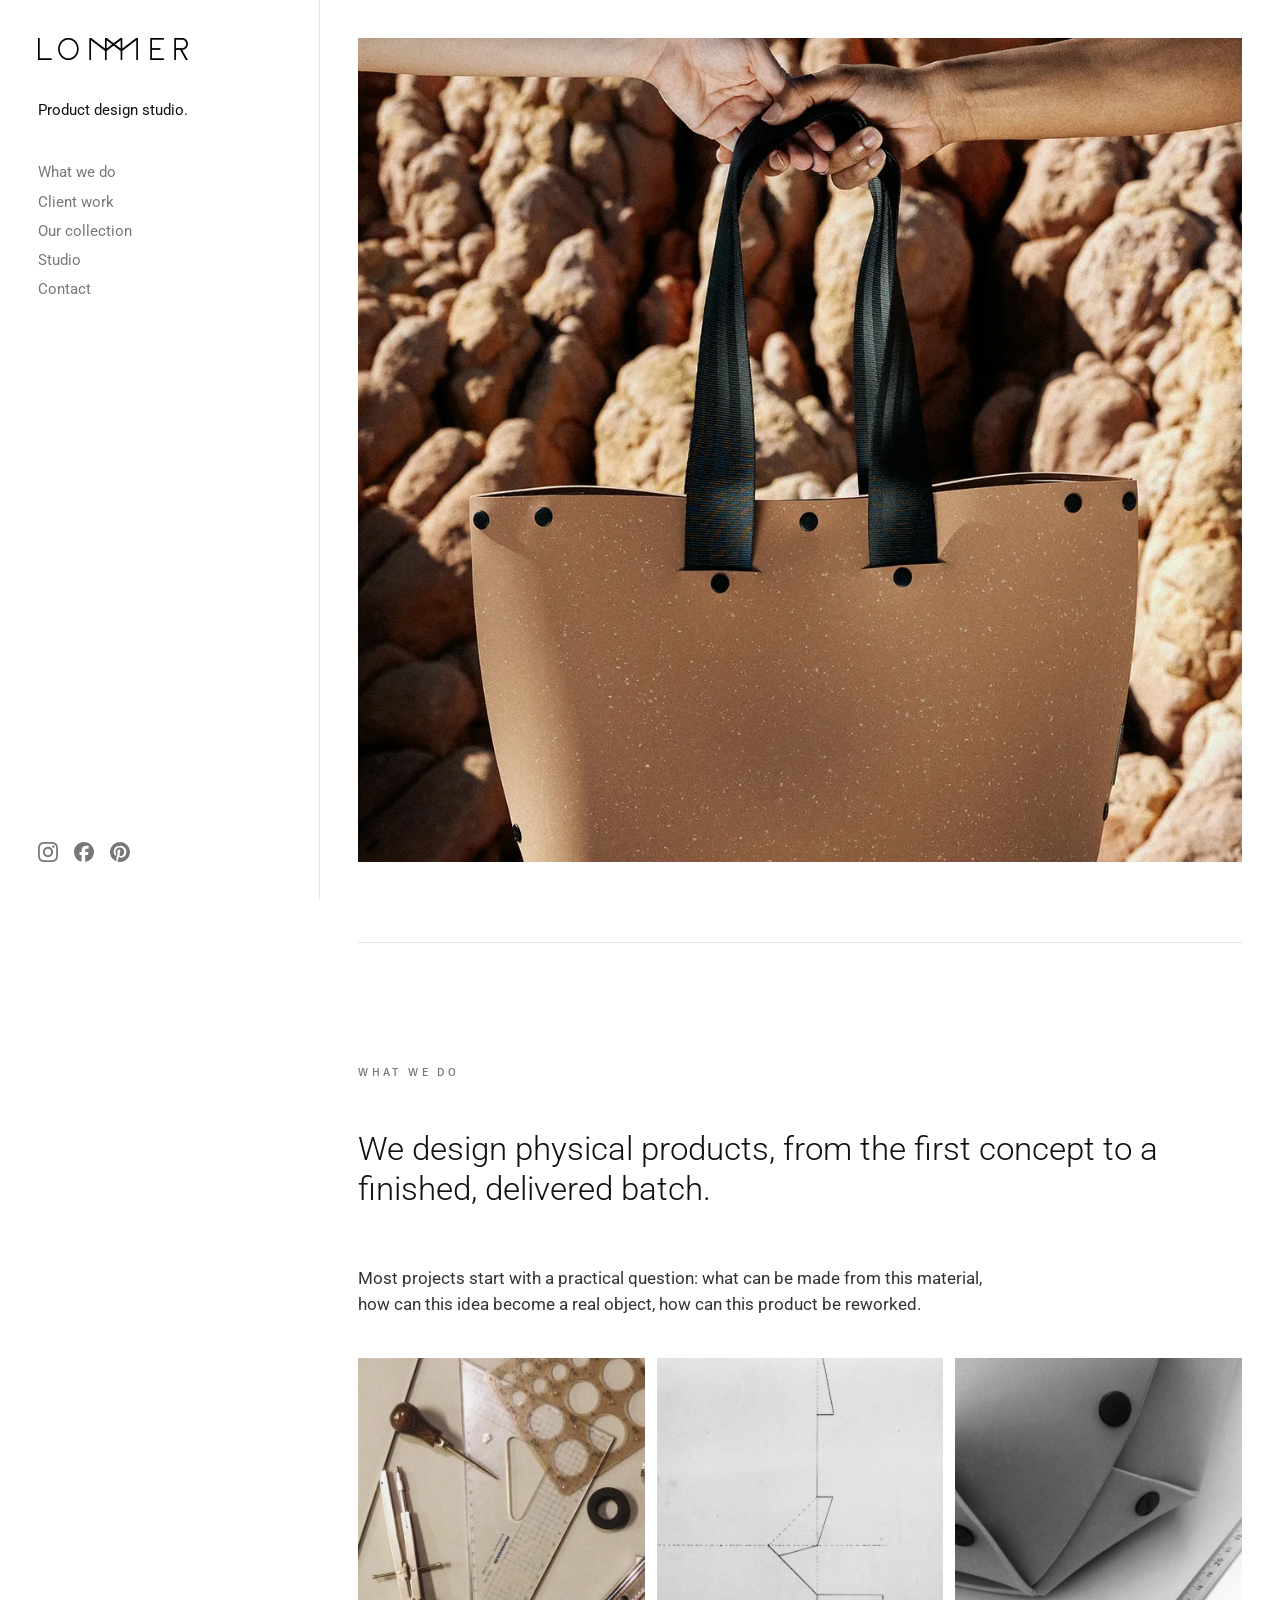
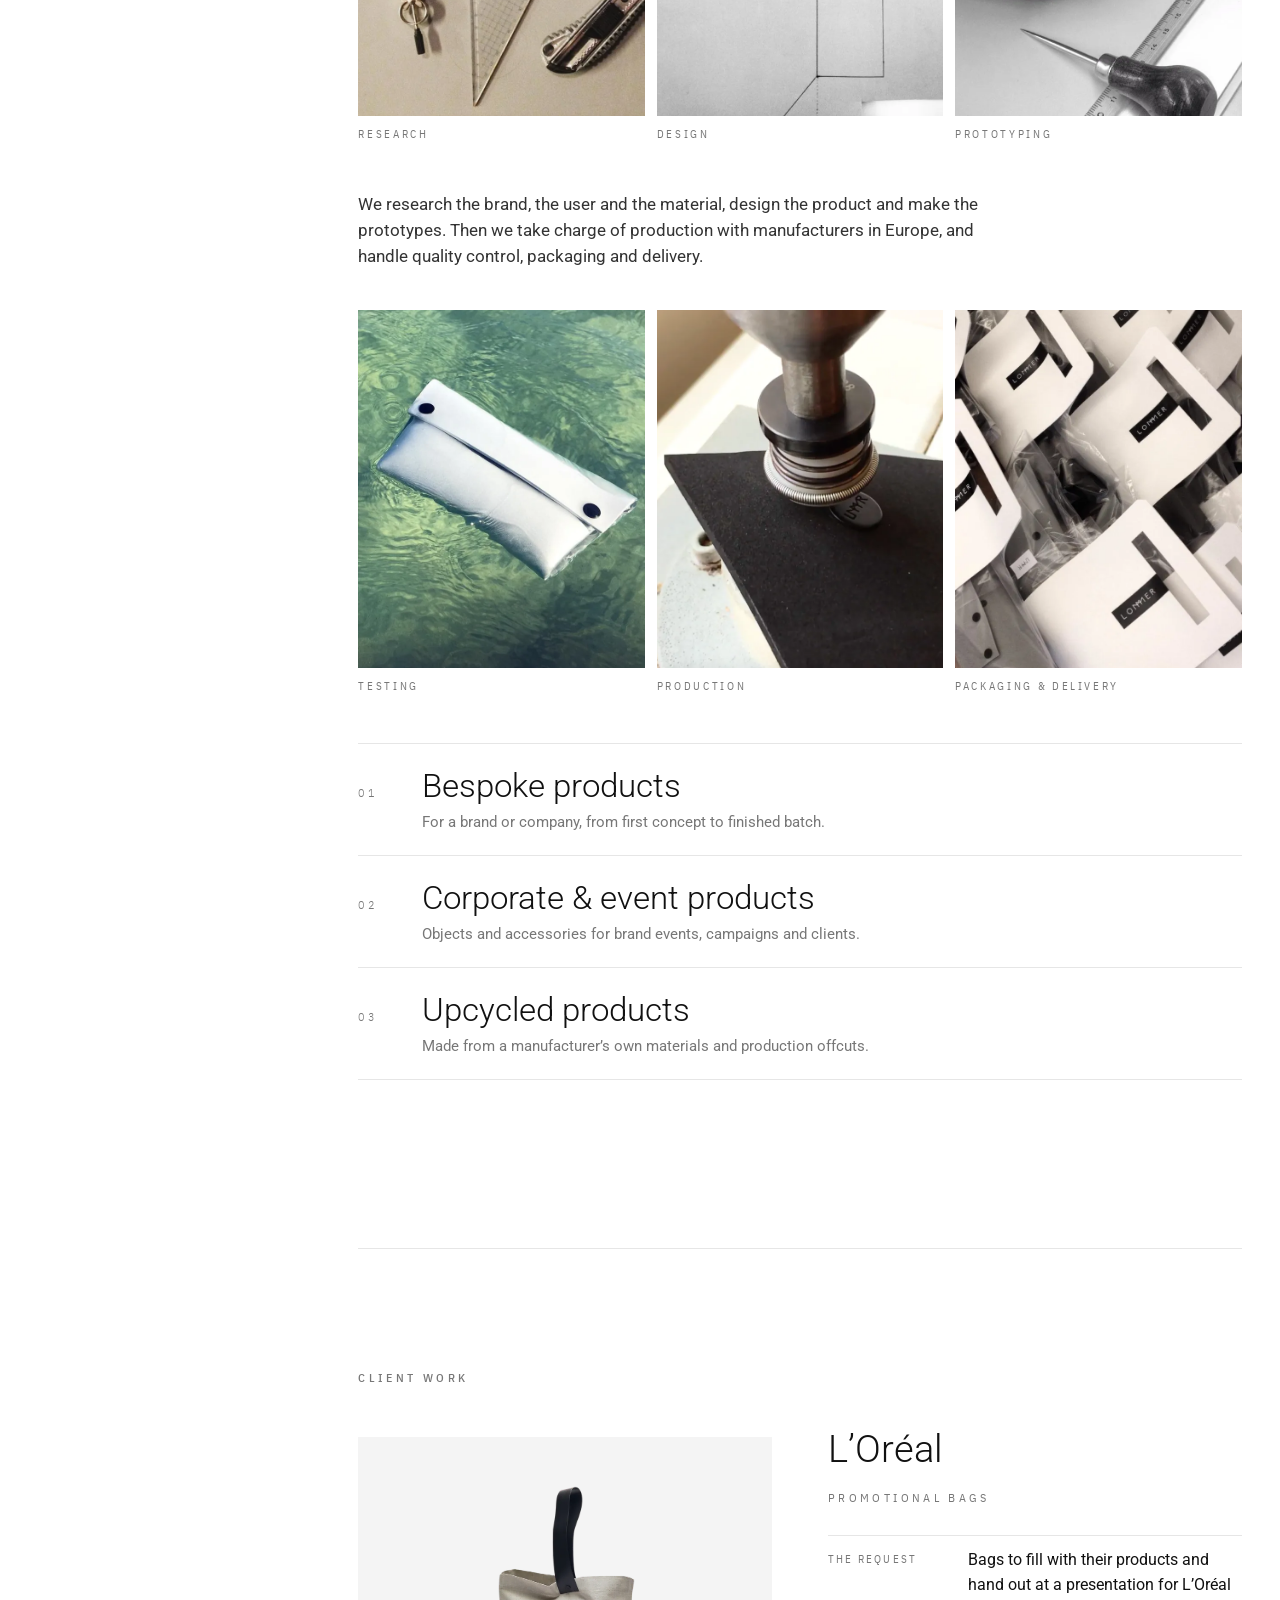
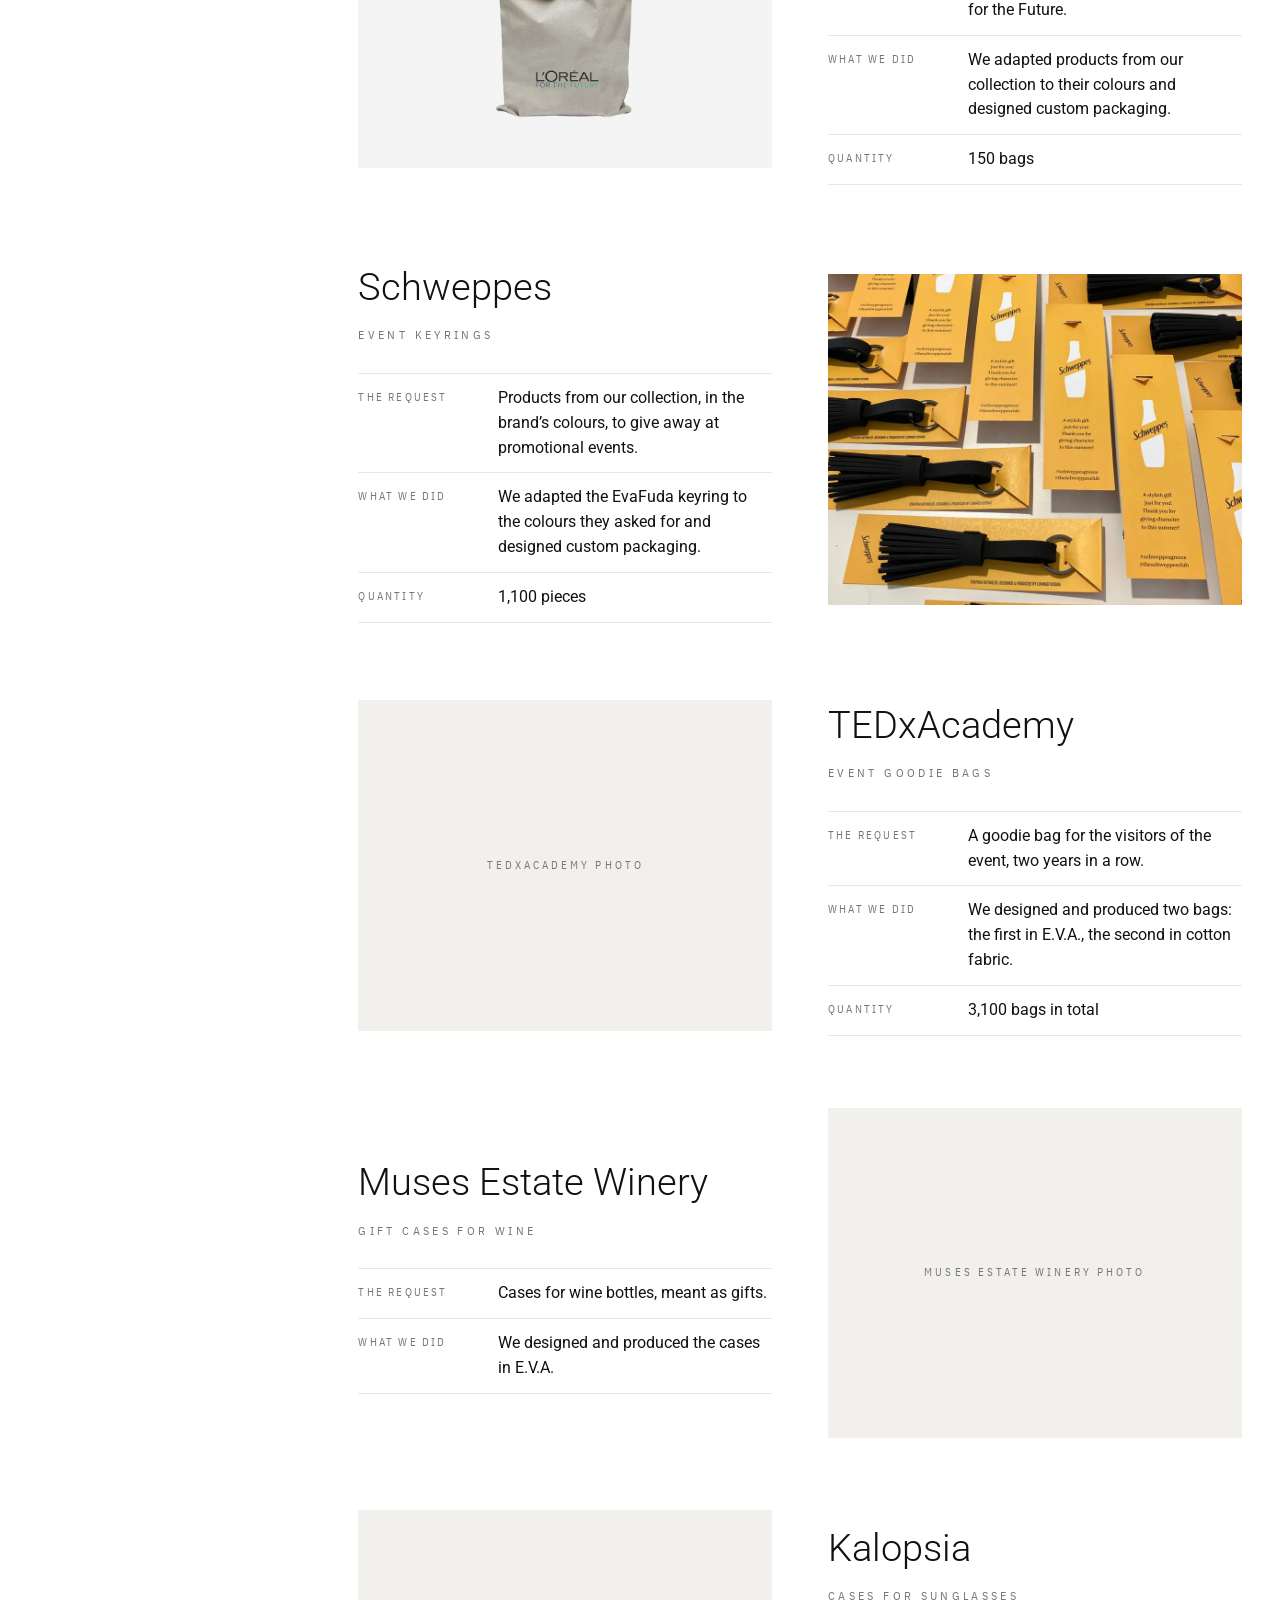
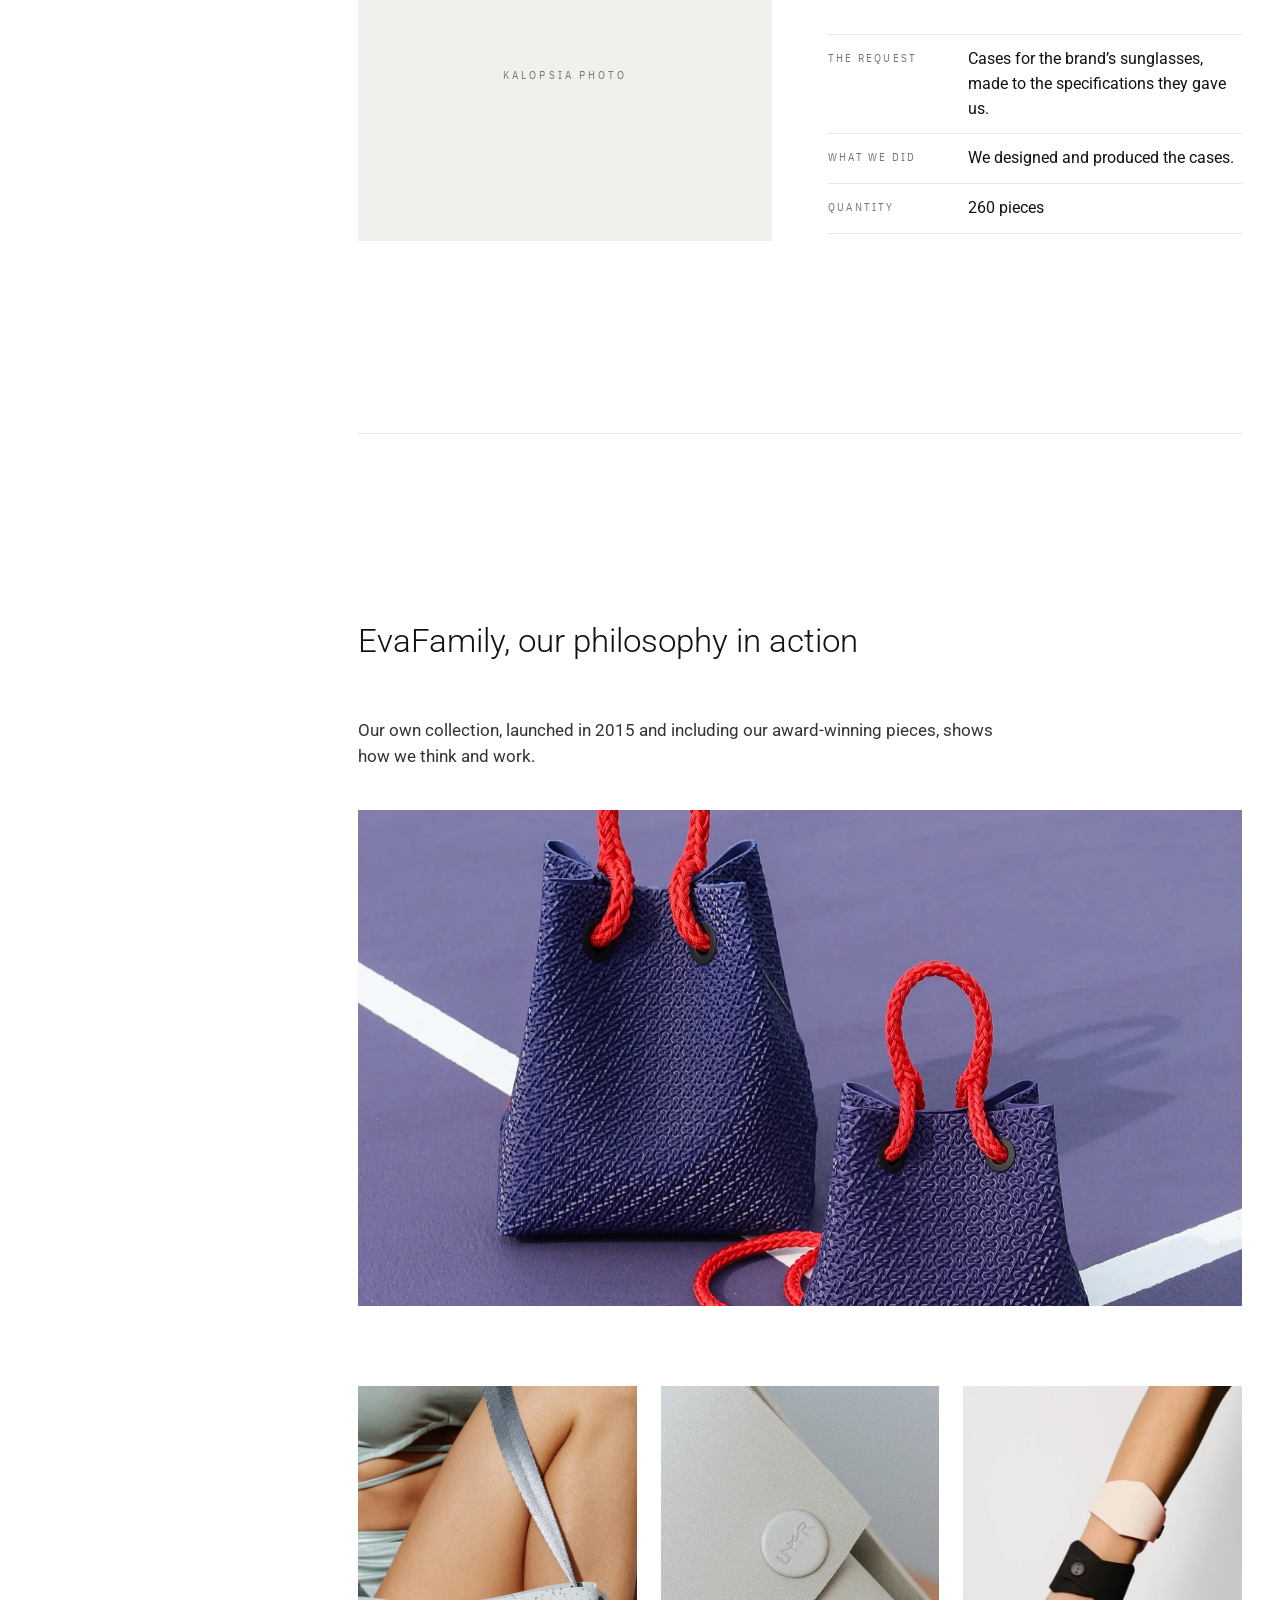
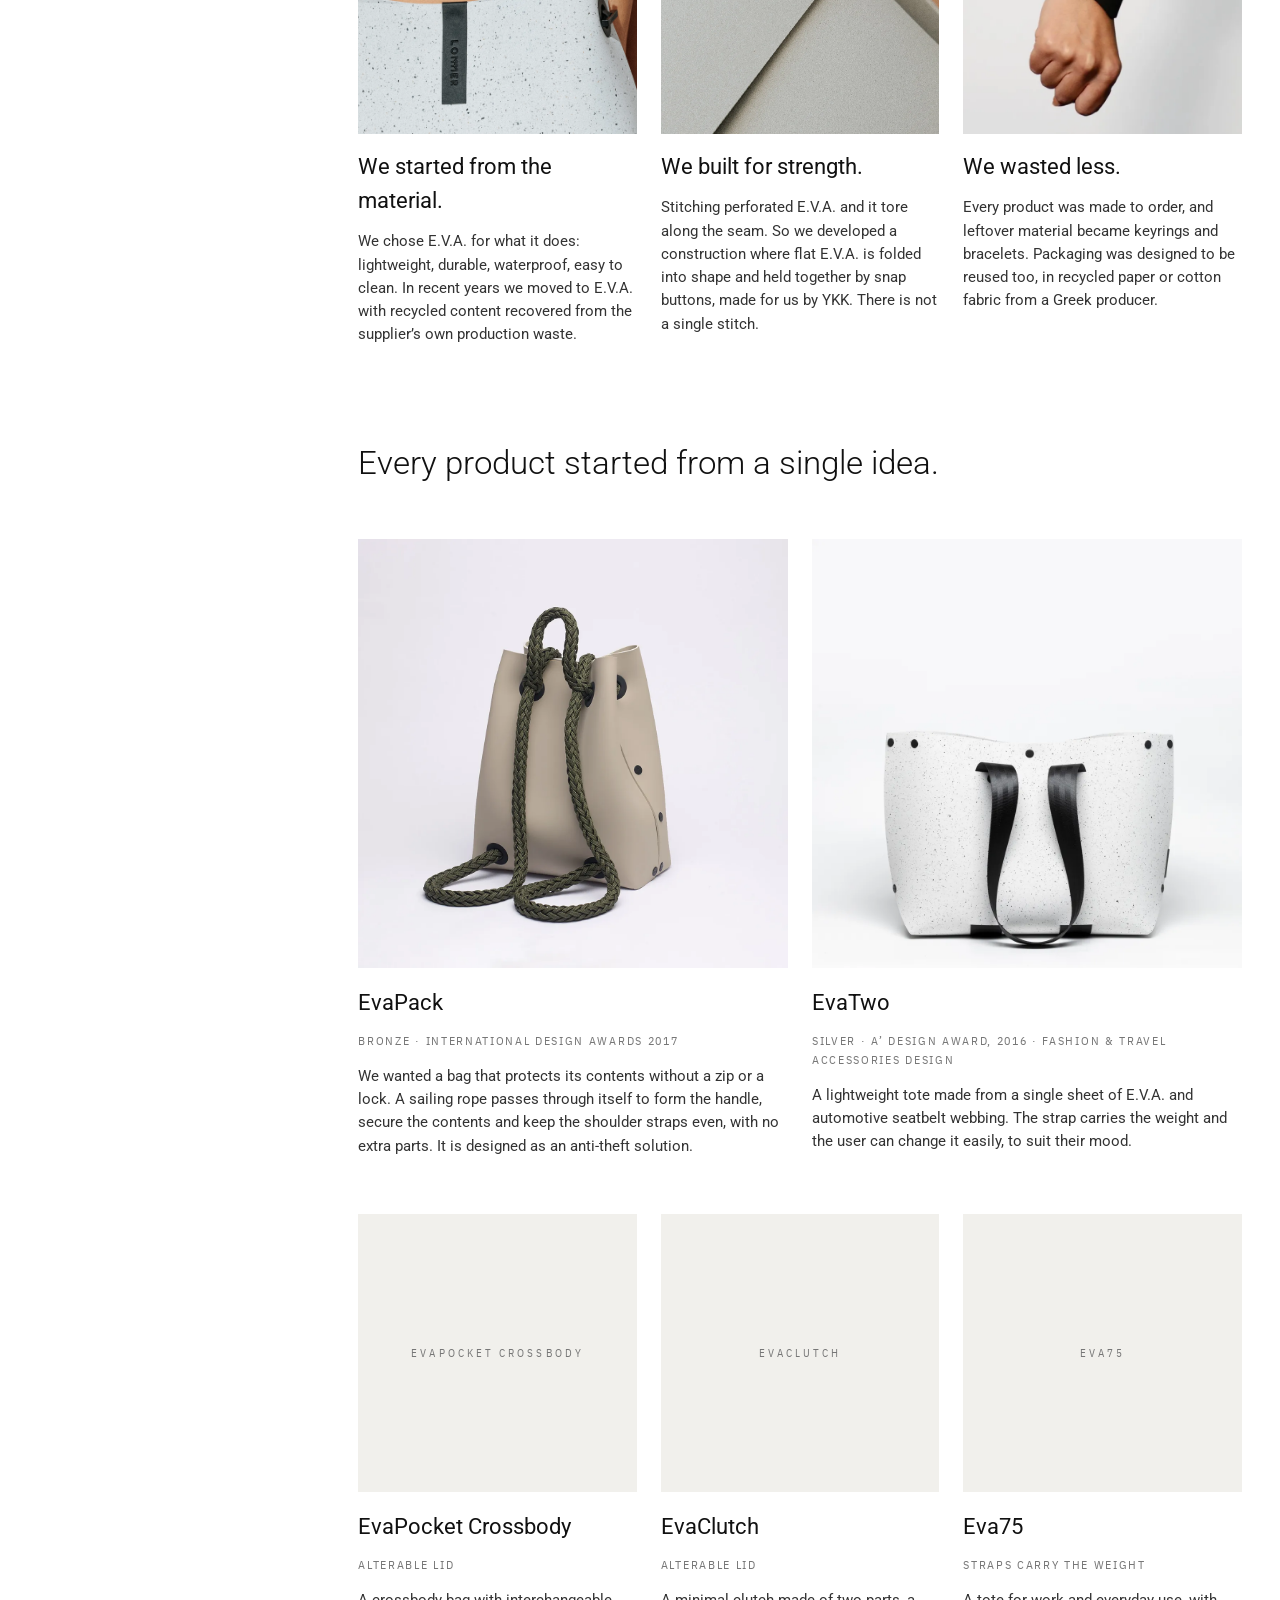
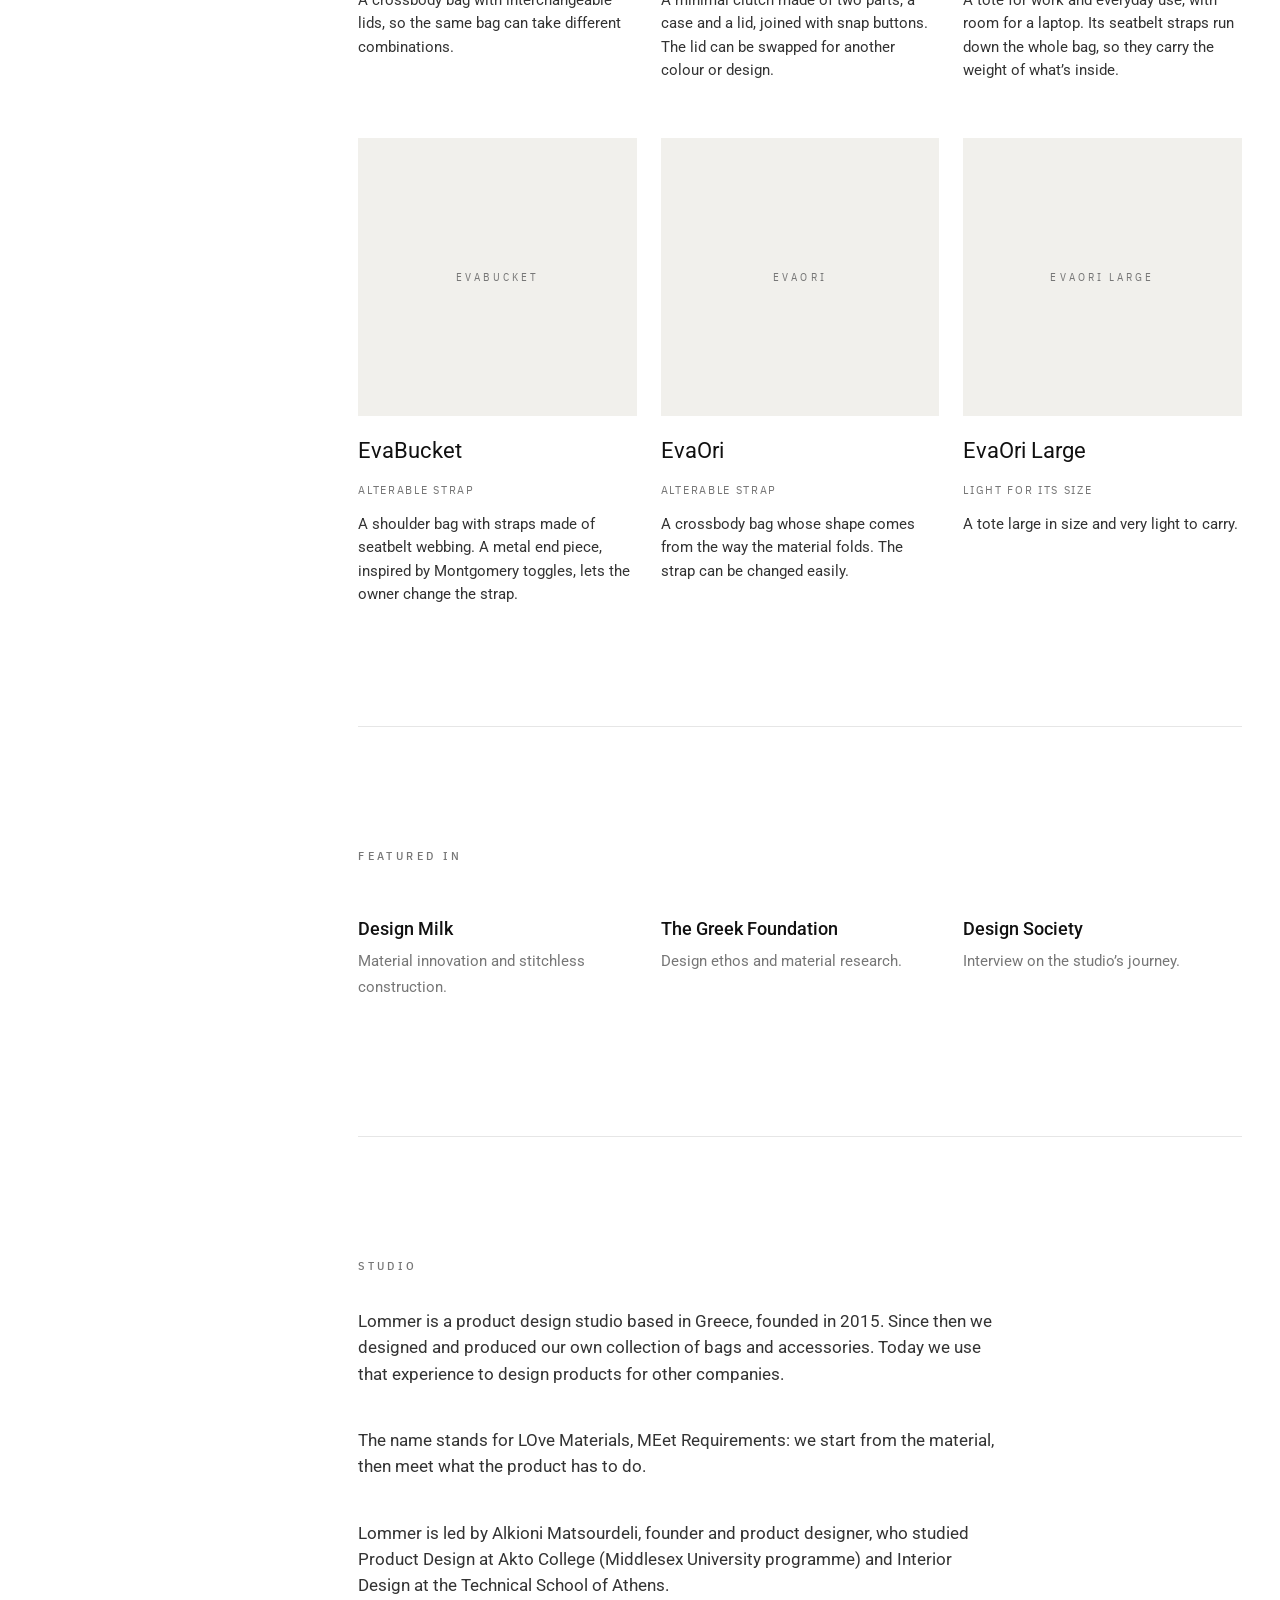
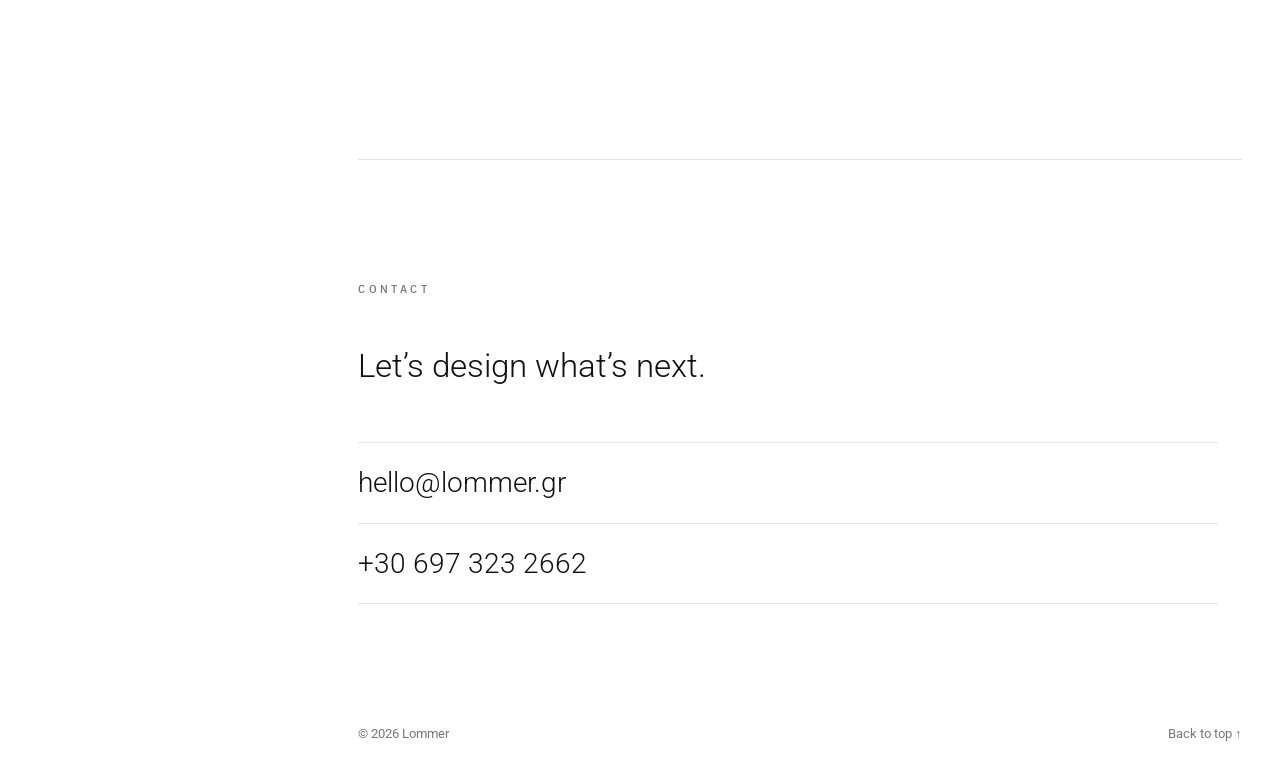
==== index.html @ 90a3b59f "Update site content and add social links - Add Studio section and rename Selected work to Our collec" ====
<!doctype html>
<html lang="en">
<head>
  <meta charset="utf-8">
  <meta name="viewport" content="width=device-width, initial-scale=1">
  <title>Lommer — Product Design Studio</title>
  <meta name="description" content="Lommer is a product design studio. We design products and manage their production.">
  <link rel="preconnect" href="https://fonts.googleapis.com">
  <link rel="preconnect" href="https://fonts.gstatic.com" crossorigin>
  <link href="https://fonts.googleapis.com/css2?family=Roboto:wght@300;400;500;700&family=IBM+Plex+Sans+Condensed:wght@400;500&display=swap" rel="stylesheet">
  <link rel="stylesheet" href="style.css?v=16">
</head>
<body>

<aside class="side" id="nav">
  <a href="#top" class="side__logo"><img src="assets/img/logo-black.png" alt="Lommer"></a>
  <p class="side__claim">Product design studio.</p>
  <nav class="side__nav">
    <a href="#what">What we do</a>
    <a href="#clients">Client work</a>
    <a href="#work">Our collection</a>
    <a href="#studio">Studio</a>
    <a href="#contact">Contact</a>
  </nav>
  <div class="side__social">
    <a href="https://www.instagram.com/lommer.design/" target="_blank" rel="noopener" aria-label="Instagram"><svg viewBox="0 0 24 24" fill="currentColor" aria-hidden="true"><path d="M12 0C8.74 0 8.333.015 7.053.072 5.775.132 4.905.333 4.14.63c-.789.306-1.459.717-2.126 1.384S.935 3.35.63 4.14C.333 4.905.131 5.775.072 7.053.012 8.333 0 8.74 0 12s.015 3.667.072 4.947c.06 1.277.261 2.148.558 2.913.306.788.717 1.459 1.384 2.126.667.666 1.336 1.079 2.126 1.384.766.296 1.636.499 2.913.558C8.333 23.988 8.74 24 12 24s3.667-.015 4.947-.072c1.277-.06 2.148-.262 2.913-.558.788-.306 1.459-.718 2.126-1.384.666-.667 1.079-1.335 1.384-2.126.296-.765.499-1.636.558-2.913.06-1.28.072-1.687.072-4.947s-.015-3.667-.072-4.947c-.06-1.277-.262-2.149-.558-2.913-.306-.789-.718-1.459-1.384-2.126C21.319 1.347 20.651.935 19.86.63c-.765-.297-1.636-.499-2.913-.558C15.667.012 15.26 0 12 0zm0 2.16c3.203 0 3.585.016 4.85.071 1.17.055 1.805.249 2.227.415.562.217.96.477 1.382.896.419.42.679.819.896 1.381.164.422.36 1.057.413 2.227.057 1.266.07 1.646.07 4.85s-.015 3.585-.074 4.85c-.061 1.17-.256 1.805-.421 2.227-.224.562-.479.96-.899 1.382-.419.419-.824.679-1.38.896-.42.164-1.065.36-2.235.413-1.274.057-1.649.07-4.859.07-3.211 0-3.586-.015-4.859-.074-1.171-.061-1.816-.256-2.236-.421-.569-.224-.96-.479-1.379-.899-.421-.419-.69-.824-.9-1.38-.165-.42-.359-1.065-.42-2.235-.045-1.26-.061-1.649-.061-4.844 0-3.196.016-3.586.061-4.861.061-1.17.255-1.814.42-2.234.21-.57.479-.96.9-1.381.419-.419.81-.689 1.379-.898.42-.166 1.051-.361 2.221-.421 1.275-.045 1.65-.06 4.859-.06l.045.03zm0 3.678c-3.405 0-6.162 2.76-6.162 6.162 0 3.405 2.76 6.162 6.162 6.162 3.405 0 6.162-2.76 6.162-6.162 0-3.405-2.76-6.162-6.162-6.162zM12 16c-2.21 0-4-1.79-4-4s1.79-4 4-4 4 1.79 4 4-1.79 4-4 4zm7.846-10.405c0 .795-.646 1.44-1.44 1.44-.795 0-1.44-.646-1.44-1.44 0-.794.646-1.439 1.44-1.439.793-.001 1.44.645 1.44 1.439z"/></svg></a>
    <a href="https://www.facebook.com/lommerofficial" target="_blank" rel="noopener" aria-label="Facebook"><svg viewBox="0 0 24 24" fill="currentColor" aria-hidden="true"><path d="M9.101 23.691v-7.98H6.627v-3.667h2.474v-1.58c0-4.085 1.848-5.978 5.858-5.978.401 0 .955.042 1.468.103a8.68 8.68 0 0 1 1.141.195v3.325a8.623 8.623 0 0 0-.653-.036 26.805 26.805 0 0 0-.733-.009c-.707 0-1.259.096-1.675.309a1.686 1.686 0 0 0-.679.622c-.258.42-.374.995-.374 1.752v1.297h3.919l-.386 2.103-.287 1.564h-3.246v8.245C19.396 23.238 24 18.179 24 12.044c0-6.627-5.373-12-12-12s-12 5.373-12 12c0 5.628 3.874 10.35 9.101 11.647Z"/></svg></a>
    <a href="https://gr.pinterest.com/lommerdesign/" target="_blank" rel="noopener" aria-label="Pinterest"><svg viewBox="0 0 24 24" fill="currentColor" aria-hidden="true"><path d="M12.017 0C5.396 0 .029 5.367.029 11.987c0 5.079 3.158 9.417 7.618 11.162-.105-.949-.199-2.403.041-3.439.219-.937 1.406-5.957 1.406-5.957s-.359-.72-.359-1.781c0-1.663.967-2.911 2.168-2.911 1.024 0 1.518.769 1.518 1.688 0 1.029-.653 2.567-.992 3.992-.285 1.193.6 2.165 1.775 2.165 2.128 0 3.768-2.245 3.768-5.487 0-2.861-2.063-4.869-5.008-4.869-3.41 0-5.409 2.562-5.409 5.199 0 1.033.394 2.143.889 2.741.099.12.112.225.085.345-.09.375-.293 1.199-.334 1.363-.053.225-.172.271-.401.165-1.495-.69-2.433-2.878-2.433-4.646 0-3.776 2.748-7.252 7.92-7.252 4.158 0 7.392 2.967 7.392 6.923 0 4.135-2.607 7.462-6.233 7.462-1.214 0-2.354-.629-2.758-1.379l-.749 2.848c-.269 1.045-1.004 2.352-1.498 3.146 1.123.345 2.306.535 3.55.535 6.607 0 11.985-5.365 11.985-11.987C23.97 5.39 18.592.026 11.985.026L12.017 0z"/></svg></a>
  </div>
</aside>

<main class="main" id="top">

  <!-- ENTRY -->
  <section class="entry">
    <figure class="img img--hero reveal"><img src="assets/img/contact-rocks.webp" alt="Hands holding a tan E.V.A. tote over red rocks" fetchpriority="high"></figure>
  </section>

  <!-- WHAT WE DO -->
  <section class="sec" id="what">
    <h2 class="h reveal">What we do</h2>
    <p class="text text--lg reveal">We design physical products, from the first concept to a finished, delivered batch.</p>

    <p class="text reveal">Most projects start with a practical question: what can be made from this material, how can this idea become a real object, how can this product be reworked.</p>

    <div class="row row--3">
      <figure class="cap reveal"><div class="img"><img src="assets/img/studio-tools.webp" alt="Drawing tools" loading="lazy"></div><figcaption>Research</figcaption></figure>
      <figure class="cap reveal"><div class="img"><img src="assets/img/proc-research.webp" alt="Pattern drawing" loading="lazy"></div><figcaption>Design</figcaption></figure>
      <figure class="cap reveal"><div class="img"><img src="assets/img/studio-fold.webp" alt="Folding a sample" loading="lazy"></div><figcaption>Prototyping</figcaption></figure>
    </div>
    <p class="text reveal">We research the brand, the user and the material, design the product and make the prototypes. Then we take charge of production with manufacturers in Europe, and handle quality control, packaging and delivery.</p>
    <div class="row row--3">
      <figure class="cap reveal"><div class="img"><img src="assets/img/proc-prototype.webp" alt="Prototype tested in the sea" loading="lazy"></div><figcaption>Testing</figcaption></figure>
      <figure class="cap reveal"><div class="img"><img src="assets/img/proc-production.webp" alt="Snap button press" loading="lazy"></div><figcaption>Production</figcaption></figure>
      <figure class="cap reveal"><div class="img"><img src="assets/img/packaging.webp" alt="Packaging" loading="lazy"></div><figcaption>Packaging &amp; delivery</figcaption></figure>
    </div>

    <ol class="forms">
      <li class="reveal"><p>Bespoke products <span class="forms__sub">For a brand or company, from first concept to finished batch.</span></p></li>
      <li class="reveal"><p>Corporate &amp; event products <span class="forms__sub">Objects and accessories for brand events, campaigns and clients.</span></p></li>
      <li class="reveal"><p>Upcycled products <span class="forms__sub">Made from a manufacturer’s own materials and production offcuts.</span></p></li>
    </ol>

  </section>

  <!-- CLIENT WORK -->
  <section class="sec" id="clients">
    <h2 class="h reveal">Client work</h2>

    <!-- Each story: photo, name, type of work, the request, what we did, quantity. -->
    <article class="story reveal">
      <figure class="img"><img src="assets/img/brand-loreal.webp" alt="L’Oréal promotional cotton bag" loading="lazy" class="contain"></figure>
      <div class="story__body">
        <h3 class="story__name">L’Oréal</h3>
        <p class="story__tag">Promotional bags</p>
        <dl class="story__facts">
          <dt>The request</dt><dd>Bags to fill with their products and hand out at a presentation for L’Oréal for the Future.</dd>
          <dt>What we did</dt><dd>We adapted products from our collection to their colours and designed custom packaging.</dd>
          <dt>Quantity</dt><dd>150 bags</dd>
        </dl>
      </div>
    </article>
    <article class="story story--flip reveal">
      <figure class="img"><img src="assets/img/brand-schweppes.webp" alt="Schweppes event accessories on branded cards" loading="lazy"></figure>
      <div class="story__body">
        <h3 class="story__name">Schweppes</h3>
        <p class="story__tag">Event keyrings</p>
        <dl class="story__facts">
          <dt>The request</dt><dd>Products from our collection, in the brand’s colours, to give away at promotional events.</dd>
          <dt>What we did</dt><dd>We adapted the EvaFuda keyring to the colours they asked for and designed custom packaging.</dd>
          <dt>Quantity</dt><dd>1,100 pieces</dd>
        </dl>
      </div>
    </article>
    <article class="story reveal">
      <figure class="img img--ph"><span>TEDxAcademy photo</span></figure>
      <div class="story__body">
        <h3 class="story__name">TEDxAcademy</h3>
        <p class="story__tag">Event goodie bags</p>
        <dl class="story__facts">
          <dt>The request</dt><dd>A goodie bag for the visitors of the event, two years in a row.</dd>
          <dt>What we did</dt><dd>We designed and produced two bags: the first in E.V.A., the second in cotton fabric.</dd>
          <dt>Quantity</dt><dd>3,100 bags in total</dd>
        </dl>
      </div>
    </article>
    <article class="story story--flip reveal">
      <figure class="img img--ph"><span>Muses Estate Winery photo</span></figure>
      <div class="story__body">
        <h3 class="story__name">Muses Estate Winery</h3>
        <p class="story__tag">Gift cases for wine</p>
        <dl class="story__facts">
          <dt>The request</dt><dd>Cases for wine bottles, meant as gifts.</dd>
          <dt>What we did</dt><dd>We designed and produced the cases in E.V.A.</dd>
        </dl>
      </div>
    </article>
    <article class="story reveal">
      <figure class="img img--ph"><span>Kalopsia photo</span></figure>
      <div class="story__body">
        <h3 class="story__name">Kalopsia</h3>
        <p class="story__tag">Cases for sunglasses</p>
        <dl class="story__facts">
          <dt>The request</dt><dd>Cases for the brand’s sunglasses, made to the specifications they gave us.</dd>
          <dt>What we did</dt><dd>We designed and produced the cases.</dd>
          <dt>Quantity</dt><dd>260 pieces</dd>
        </dl>
      </div>
    </article>
  </section>

  <!-- OUR COLLECTION -->
  <section class="sec" id="work">
    <h2 class="h reveal">Our collection</h2>
    <p class="text text--lg reveal">EvaFamily, our philosophy in action</p>
    <p class="text reveal">Our own collection, launched in 2015 and including our award-winning pieces, shows how we think and work.</p>
    <figure class="img img--wide reveal"><img src="assets/img/court-evapack.webp" alt="EvaPack bags on a purple court" loading="lazy"></figure>

    <div class="trio">
      <article class="reveal">
        <figure class="img"><img src="assets/img/material-speckle.webp" alt="Speckled recycled E.V.A." loading="lazy"></figure>
        <h3 class="h3">We started from the material.</h3>
        <p class="text">We chose E.V.A. for what it does: lightweight, durable, waterproof, easy to clean. In recent years we moved to E.V.A. with recycled content recovered from the supplier’s own production waste.</p>
      </article>
      <article class="reveal">
        <figure class="img"><img src="assets/img/snap-closeup.webp" alt="Snap button holding folded E.V.A." loading="lazy"></figure>
        <h3 class="h3">We built for strength.</h3>
        <p class="text">Stitching perforated E.V.A. and it tore along the seam. So we developed a construction where flat E.V.A. is folded into shape and held together by snap buttons, made for us by YKK. There is not a single stitch.</p>
      </article>
      <article class="reveal">
        <figure class="img"><img src="assets/img/zerowaste-bracelets.webp" alt="Bracelets made from leftover material" loading="lazy"></figure>
        <h3 class="h3">We wasted less.</h3>
        <p class="text">Every product was made to order, and leftover material became keyrings and bracelets. Packaging was designed to be reused too, in recycled paper or cotton fabric from a Greek producer.</p>
      </article>
    </div>

    <!-- The products: results of the idea. Awarded pieces first, then the rest of the collection. -->
    <p class="text text--lg products__lead reveal">Every product started from a single idea.</p>
    <div class="products">
      <article class="product product--award reveal">
        <figure class="img"><img src="assets/img/evapack-studio.webp" alt="EvaPack" loading="lazy"></figure>
        <h3 class="h3">EvaPack</h3>
        <p class="small">Bronze · International Design Awards 2017</p>
        <p class="text">We wanted a bag that protects its contents without a zip or a lock. A sailing rope passes through itself to form the handle, secure the contents and keep the shoulder straps even, with no extra parts. It is designed as an anti-theft solution.</p>
      </article>
      <article class="product product--award reveal">
        <figure class="img"><img src="assets/img/evatwo-mosaic.webp" alt="EvaTwo" loading="lazy"></figure>
        <h3 class="h3">EvaTwo</h3>
        <p class="small">Silver · A’ Design Award, 2016 · Fashion &amp; Travel Accessories Design</p>
        <p class="text">A lightweight tote made from a single sheet of E.V.A. and automotive seatbelt webbing. The strap carries the weight and the user can change it easily, to suit their mood.</p>
      </article>

      <!-- The other products: replace each placeholder with its photo when it arrives -->
      <article class="product reveal">
        <figure class="img img--ph"><span>EvaPocket Crossbody</span></figure>
        <h3 class="h3">EvaPocket Crossbody</h3>
        <p class="small">ALTERABLE LID</p>
        <p class="text">A crossbody bag with interchangeable lids, so the same bag can take different combinations.</p>
      </article>
      <article class="product reveal">
        <figure class="img img--ph"><span>EvaClutch</span></figure>
        <h3 class="h3">EvaClutch</h3>
        <p class="small">ALTERABLE LID</p>
        <p class="text">A minimal clutch made of two parts, a case and a lid, joined with snap buttons. The lid can be swapped for another colour or design.</p>
      </article>
      <article class="product reveal">
        <figure class="img img--ph"><span>Eva75</span></figure>
        <h3 class="h3">Eva75</h3>
        <p class="small">STRAPS CARRY THE WEIGHT</p>
        <p class="text">A tote for work and everyday use, with room for a laptop. Its seatbelt straps run down the whole bag, so they carry the weight of what’s inside.</p>
      </article>
      <article class="product reveal">
        <figure class="img img--ph"><span>EvaBucket</span></figure>
        <h3 class="h3">EvaBucket</h3>
        <p class="small">ALTERABLE STRAP</p>
        <p class="text">A shoulder bag with straps made of seatbelt webbing. A metal end piece, inspired by Montgomery toggles, lets the owner change the strap.</p>
      </article>
      <article class="product reveal">
        <figure class="img img--ph"><span>EvaOri</span></figure>
        <h3 class="h3">EvaOri</h3>
        <p class="small">ALTERABLE STRAP</p>
        <p class="text">A crossbody bag whose shape comes from the way the material folds. The strap can be changed easily.</p>
      </article>
      <article class="product reveal">
        <figure class="img img--ph"><span>EvaOri Large</span></figure>
        <h3 class="h3">EvaOri Large</h3>
        <p class="small">LIGHT FOR ITS SIZE</p>
        <p class="text">A tote large in size and very light to carry.</p>
      </article>
    </div>
  </section>

  <!-- PRESS -->
  <section class="sec" id="press">
    <h2 class="h reveal">Featured in</h2>
    <div class="press reveal">
      <p><strong>Design Milk</strong><span>Material innovation and stitchless construction.</span></p>
      <p><strong>The Greek Foundation</strong><span>Design ethos and material research.</span></p>
      <p><strong>Design Society</strong><span>Interview on the studio’s journey.</span></p>
    </div>
  </section>

  <!-- STUDIO -->
  <section class="sec" id="studio">
    <h2 class="h reveal">Studio</h2>
    <p class="text reveal">Lommer is a product design studio based in Greece, founded in 2015. Since then we designed and produced our own collection of bags and accessories. Today we use that experience to design products for other companies.</p>
    <p class="text reveal">The name stands for LOve Materials, MEet Requirements: we start from the material, then meet what the product has to do.</p>
    <p class="text reveal">Lommer is led by Alkioni Matsourdeli, founder and product designer, who studied Product Design at Akto College (Middlesex University programme) and Interior Design at the Technical School of Athens.</p>
  </section>

  <!-- CONTACT -->
  <section class="sec contact" id="contact">
    <h2 class="h reveal">Contact</h2>
    <p class="text text--lg reveal">Let’s design what’s next.</p>
    <ul class="contact__links reveal">
      <li><a href="mailto:hello@lommer.gr">hello@lommer.gr</a></li>
      <li><a href="tel:+306973232662">+30 697 323 2662</a></li>
    </ul>
  </section>

  <footer class="foot">
    <span>© <span id="year">2026</span> Lommer</span>
    <a href="#top">Back to top ↑</a>
  </footer>
</main>

<div class="lb" id="lb" hidden><img alt=""><button aria-label="Close">×</button></div>

<script src="assets/js/main.js" defer></script>
<script>
(() => {
  // Active menu item follows the section in view
  const links = [...document.querySelectorAll('.side__nav a')];
  const secs = links.map(a => document.querySelector(a.getAttribute('href')));
  const spy = () => {
    const y = innerHeight * 0.35;
    let i = -1;
    secs.forEach((s, j) => { if (s && s.getBoundingClientRect().top <= y) i = j; });
    links.forEach((a, j) => a.classList.toggle('is-active', j === i));
  };
  addEventListener('scroll', spy, { passive: true }); spy();

  // Lightbox
  const lb = document.getElementById('lb'), big = lb.querySelector('img');
  document.querySelectorAll('.main .img img').forEach(img => {
    img.style.cursor = 'zoom-in';
    img.addEventListener('click', () => { big.src = img.currentSrc || img.src; big.alt = img.alt; lb.hidden = false; });
  });
  const close = () => { lb.hidden = true; };
  lb.addEventListener('click', close);
  addEventListener('keydown', e => { if (e.key === 'Escape') close(); });
})();
</script>
</body>
</html>
---- style.css ----
/* v3 — White, minimal studio portfolio */
:root {
  --ink: #111;
  --ink-2: #777;
  --line: #e6e6e6;
  --side: 320px;
  --pad: clamp(16px, 3vw, 40px);
  --ease: cubic-bezier(.22,.61,.36,1);
}
*, *::before, *::after { box-sizing: border-box; }
html { scroll-behavior: smooth; }
body { margin: 0; background: #fff; color: var(--ink); font-family: "Jost", Futura, "Futura PT", "Helvetica Neue", sans-serif; font-weight: 400; font-size: 17px; line-height: 1.55; -webkit-font-smoothing: antialiased; }
img { display: block; width: 100%; height: 100%; object-fit: cover; }
a { color: inherit; text-decoration: none; }
figure { margin: 0; }

/* sidebar */
.side { position: fixed; top: 0; left: 0; bottom: 0; width: var(--side); padding: var(--pad); display: flex; flex-direction: column; gap: 40px; border-right: 1px solid var(--line); background: #fff; z-index: 10; }
.side__logo img { width: 150px; height: auto; }
.side__claim { margin: 0; font-size: 15px; line-height: 1.45; color: var(--ink); max-width: 26ch; }
.side__nav { display: flex; flex-direction: column; gap: 6px; font-size: 15px; }
.side__nav a { color: var(--ink-2); transition: color .2s; }
.side__nav a:hover, .side__nav a.is-active { color: var(--ink); }
.side__nav a.is-active::before { content: "— "; }
.side__contact { margin-top: auto; display: flex; flex-direction: column; gap: 4px; font-size: 14px; }
.side__contact a:hover { text-decoration: underline; text-underline-offset: 3px; }

/* main */
.main { margin-left: var(--side); padding: 0 var(--pad); }
.entry { padding-top: var(--pad); }
.sec { padding: 120px 0 40px; border-top: 1px solid var(--line); margin-top: 80px; }
.h { font-size: 13px; font-weight: 500; letter-spacing: .2em; text-transform: uppercase; margin: 0 0 32px; color: var(--ink-2); }
.h3 { font-size: 22px; font-weight: 400; margin: 0 0 12px; }
.text { max-width: 640px; margin: 0 0 40px; color: #333; }
.text--lg { font-size: clamp(24px, 2.6vw, 38px); font-weight: 300; line-height: 1.2; color: var(--ink); max-width: 860px; margin: 48px 0 56px; }
.small { font-size: 13px; color: var(--ink-2); letter-spacing: .04em; margin: 0 0 14px; }

.img { overflow: hidden; background: #f4f4f4; }
.img img { transition: transform 1.2s var(--ease); }
.img:hover img { transform: scale(1.03); }
.img--hero { height: calc(100vh - 2 * var(--pad)); min-height: 480px; }
.img--hero img { object-position: 50% 30%; }
.img--wide { aspect-ratio: 16 / 9; margin: 0 0 80px; }
.contain { object-fit: contain; padding: 12%; }

.row { display: grid; gap: 12px; margin: 0 0 48px; }
.row--2 { grid-template-columns: 1fr 1fr; gap: 40px; }
.row--3 { grid-template-columns: repeat(3, 1fr); }
.row--3 .img, .row--4 .img { aspect-ratio: 4 / 5; }
.row--4 { grid-template-columns: repeat(4, 1fr); }
.awards { margin-top: 96px; }
.awards .img { aspect-ratio: 1; margin-bottom: 20px; }

.split { display: grid; grid-template-columns: 1fr 1fr; gap: 48px; align-items: center; margin-bottom: 64px; }
.split .img { aspect-ratio: 4 / 5; }
.split--flip .img { order: 2; }

.list { list-style: none; padding: 0; margin: 0 0 48px; max-width: 860px; counter-reset: l; }
.list li { counter-increment: l; display: grid; grid-template-columns: 40px 1fr; padding: 16px 0; border-top: 1px solid var(--line); font-size: clamp(19px, 1.8vw, 24px); font-weight: 300; }
.list li:last-child { border-bottom: 1px solid var(--line); }
.list li::before { content: counter(l, decimal-leading-zero); font-size: 12px; color: var(--ink-2); padding-top: 6px; }

.masonry { columns: 4 200px; column-gap: 12px; }
.masonry .img { margin-bottom: 12px; break-inside: avoid; }
.masonry img { height: auto; }

.brands { list-style: none; padding: 0; margin: 0; max-width: 860px; }
.brands li { padding: 20px 0; border-top: 1px solid var(--line); font-size: clamp(19px, 1.8vw, 24px); font-weight: 300; }
.brands li:last-child { border-bottom: 1px solid var(--line); }
.brands strong { font-weight: 500; }

.foot { display: flex; justify-content: space-between; padding: 80px 0 32px; font-size: 13px; color: var(--ink-2); }

/* motion */
.reveal { opacity: 0; transform: translateY(20px); transition: opacity .9s var(--ease), transform .9s var(--ease); }
.is-in { opacity: 1; transform: none; }
@media (prefers-reduced-motion: reduce) { .reveal { opacity: 1; transform: none; transition: none; } }

@media (max-width: 900px) {
  .side { position: sticky; width: auto; bottom: auto; flex-direction: row; flex-wrap: wrap; align-items: center; gap: 12px 24px; padding: 14px 16px; border-right: 0; border-bottom: 1px solid var(--line); }
  .side__logo img { width: 110px; }
  .side__claim, .side__contact { display: none; }
  .side__nav { flex-direction: row; gap: 16px; overflow-x: auto; font-size: 14px; white-space: nowrap; }
  .main { margin-left: 0; padding: 0 16px; }
  .img--hero { height: 70vh; }
  .row--2, .split { grid-template-columns: 1fr; gap: 24px; }
  .split--flip .img { order: 0; }
  .row--3, .row--4 { grid-template-columns: 1fr 1fr; }
  .row--3 .img:last-child { grid-column: span 2; aspect-ratio: 16 / 9; }
  .masonry { columns: 2; }
  .sec { padding-top: 72px; margin-top: 48px; }
}

/* Presentation fonts */
body { font-family: "Roboto", "Helvetica Neue", Arial, sans-serif; }
.h, .small, .list li::before { font-family: "IBM Plex Sans Condensed", sans-serif; letter-spacing: .28em; text-transform: uppercase; font-size: 12px; }
.small { letter-spacing: .14em; }
.text--lg, .list li, .brands li { font-weight: 300; }

/* --- v3 polish --- */
/* Four forms: each text paired with its photo */
.forms { list-style: none; padding: 0; margin: 0 0 48px; display: grid; grid-template-columns: repeat(4, 1fr); gap: 12px; counter-reset: f; }
.forms li { counter-increment: f; }
.forms .img { aspect-ratio: 4 / 5; margin-bottom: 14px; }
.forms p { margin: 0; font-size: 17px; font-weight: 300; line-height: 1.35; padding-top: 10px; border-top: 1px solid var(--line); }
.forms p::before { content: counter(f, decimal-leading-zero); display: block; font-family: "IBM Plex Sans Condensed", sans-serif; font-size: 11px; letter-spacing: .28em; color: var(--ink-2); margin-bottom: 6px; }

/* EvaFamily rows: smaller image, text aligned to its top */
.split { grid-template-columns: 5fr 4fr; align-items: start; gap: 56px; margin-bottom: 48px; }
.split--flip { grid-template-columns: 4fr 5fr; }
.split .img { aspect-ratio: 5 / 4; }
.split > div { padding-top: 8px; }

/* Brands with photos */
.brands-wrap { display: grid; grid-template-columns: 1fr 1fr; gap: 56px; align-items: start; }
.brands-img { margin: 0; gap: 12px; }
.brands-img .img { aspect-ratio: 4 / 5; }

/* Contact */
.contact__links { list-style: none; padding: 0; margin: 0; max-width: 860px; font-size: clamp(22px, 2.2vw, 30px); font-weight: 300; }
.contact__links li { border-top: 1px solid var(--line); padding: 18px 0; }
.contact__links li:last-child { border-bottom: 1px solid var(--line); }
.contact__links a { transition: padding .3s var(--ease); display: inline-block; }
.contact__links a:hover { padding-left: 10px; }

/* Lightbox */
.lb { position: fixed; inset: 0; z-index: 50; background: rgba(255,255,255,.96); display: flex; align-items: center; justify-content: center; padding: 48px; cursor: zoom-out; }
.lb[hidden] { display: none; }
.lb img { width: auto; height: auto; max-width: 100%; max-height: 100%; object-fit: contain; }
.lb button { position: absolute; top: 16px; right: 20px; border: 0; background: none; font-size: 32px; line-height: 1; cursor: pointer; color: var(--ink); }

/* Selected work: three principles in one row, collection as a sub-part */
.trio { display: grid; grid-template-columns: repeat(3, 1fr); gap: 24px; margin: 0 0 24px; }
.trio .img { aspect-ratio: 4 / 5; margin-bottom: 16px; }
.trio .text { font-size: 15px; margin: 0; }
.sub { margin-top: 96px; padding-top: 48px; border-top: 1px solid var(--line); }
.sub .text--lg { margin-top: 0; }
.row--4 .img { aspect-ratio: 4 / 5; }

/* Products: awarded pieces (2 per row) + rest of the collection (3 per row), same card */
.products__lead { margin-top: 96px; }
.products { display: grid; grid-template-columns: repeat(6, 1fr); gap: 56px 24px; }
.product { grid-column: span 2; }
.product--award { grid-column: span 3; }
.product .img { aspect-ratio: 1; margin-bottom: 18px; }
.product .text { font-size: 15px; margin: 0; }
.img--ph { display: flex; align-items: center; justify-content: center; background: #f1f0ec; }
.img--ph span { font-family: "IBM Plex Sans Condensed", sans-serif; font-size: 11px; letter-spacing: .28em; text-transform: uppercase; color: var(--ink-2); }

/* Client work stories: photo + name, line, request / what we did / quantity */
.story { display: grid; grid-template-columns: 1fr 1fr; gap: 56px; align-items: center; margin-bottom: 72px; }
.story--flip .img { order: 2; }
.story .img { aspect-ratio: 5 / 4; }
.story__name { font-size: clamp(28px, 3vw, 44px); font-weight: 300; margin: 0 0 10px; }
.story .text { margin-bottom: 28px; }
.story__facts { margin: 0; display: grid; grid-template-columns: 140px 1fr; border-top: 1px solid var(--line); }
.story__facts dt, .story__facts dd { padding: 12px 0; border-bottom: 1px solid var(--line); margin: 0; }
.story__facts dt { font-family: "IBM Plex Sans Condensed", sans-serif; font-size: 11px; letter-spacing: .2em; text-transform: uppercase; color: var(--ink-2); padding-top: 15px; }
.story__facts dd { font-size: 16px; }
.story__facts .ph { color: #b0aea7; font-style: italic; }


.intro { font-size: clamp(19px, 1.8vw, 24px); line-height: 1.35; }

/* Four forms: big list, one per line */
.forms { display: block; max-width: 980px; margin: 0 0 48px; border-top: 1px solid var(--line); }
.forms li { display: grid; grid-template-columns: 64px 1fr; align-items: baseline; padding: 22px 0; border-bottom: 1px solid var(--line); }
.forms p { border: 0; padding: 0; margin: 0; font-size: clamp(24px, 2.6vw, 38px); font-weight: 300; line-height: 1.2; display: contents; }
.forms p::before { margin: 0; font-size: 12px; }


/* Process step names */
.cap figcaption { margin-top: 10px; font-family: "IBM Plex Sans Condensed", sans-serif; font-size: 11px; letter-spacing: .24em; text-transform: uppercase; color: var(--ink-2); }

/* Featured in */
.press { margin-top: 24px; display: grid; grid-template-columns: repeat(3, 1fr); gap: 24px; max-width: 980px; }
.press strong { display: block; font-weight: 500; font-size: 18px; margin-bottom: 4px; }
.press span { color: var(--ink-2); font-size: 15px; }

/* Services: small grey line under a name */
.forms__sub { grid-column: 2; display: block; margin-top: 6px; font-size: 15px; font-weight: 400; color: var(--ink-2); line-height: 1.4; }

/* Client work: type of work under the name */
.story__tag { margin: 0 0 28px; font-family: "IBM Plex Sans Condensed", sans-serif; font-size: 12px; letter-spacing: .28em; text-transform: uppercase; color: var(--ink-2); }

/* Sidebar footer: social icons */
.side__social { margin-top: auto; display: flex; gap: 16px; }
.side__social a { display: block; width: 20px; height: 20px; color: var(--ink-2); transition: color .2s; }
.side__social a:hover { color: var(--ink); }
.side__social svg { display: block; width: 100%; height: 100%; }
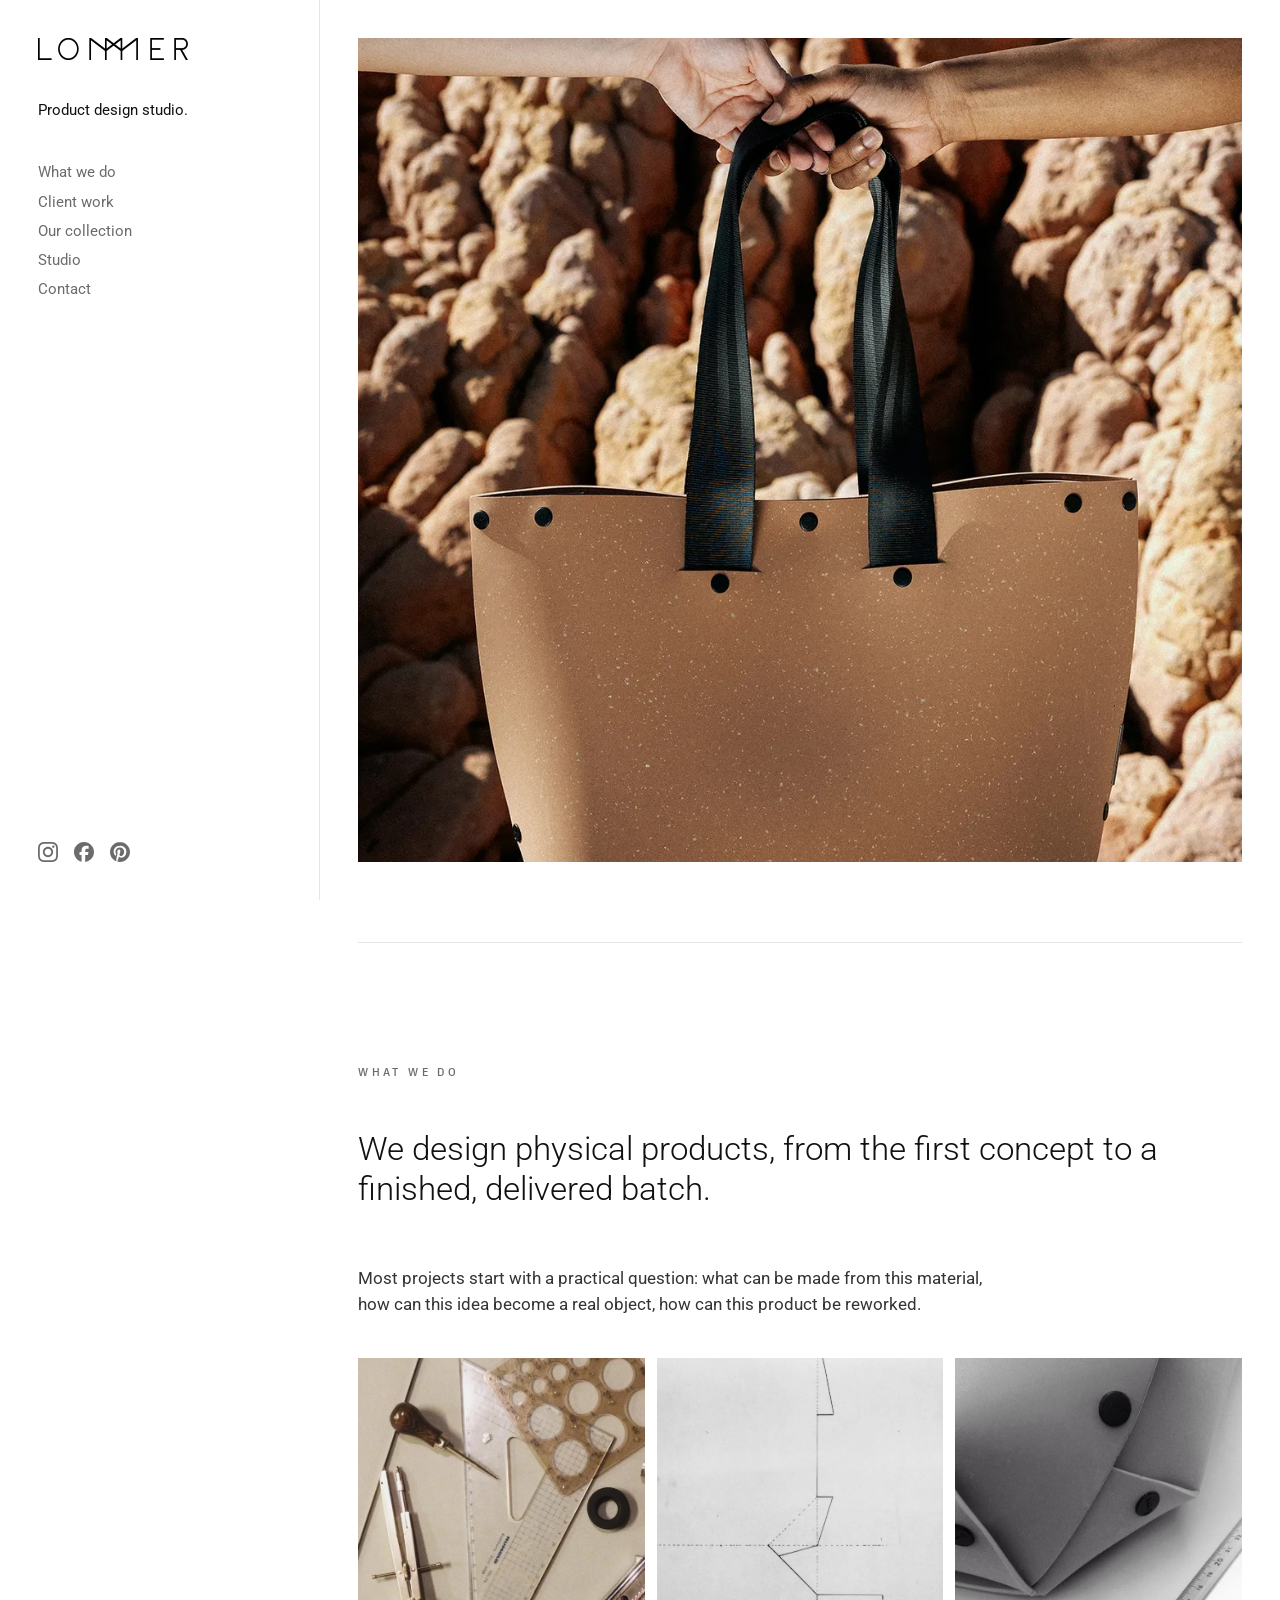
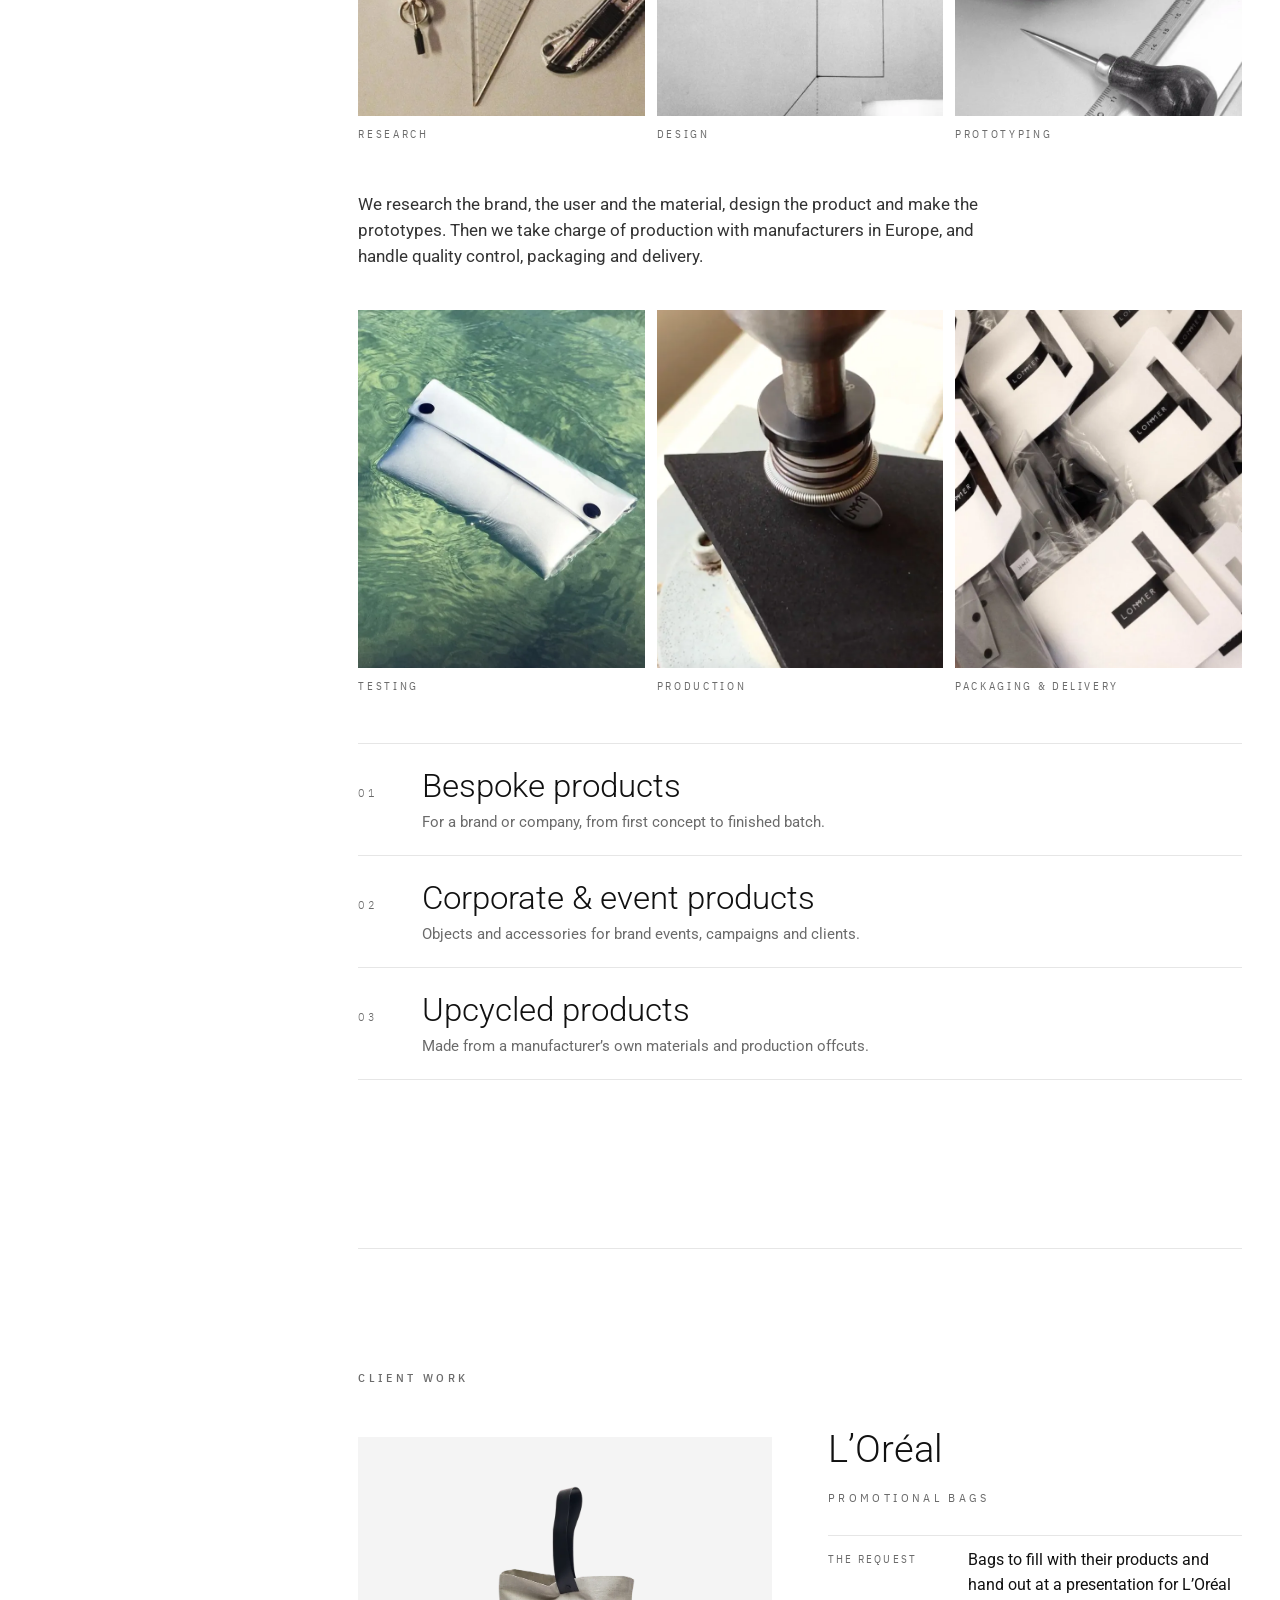
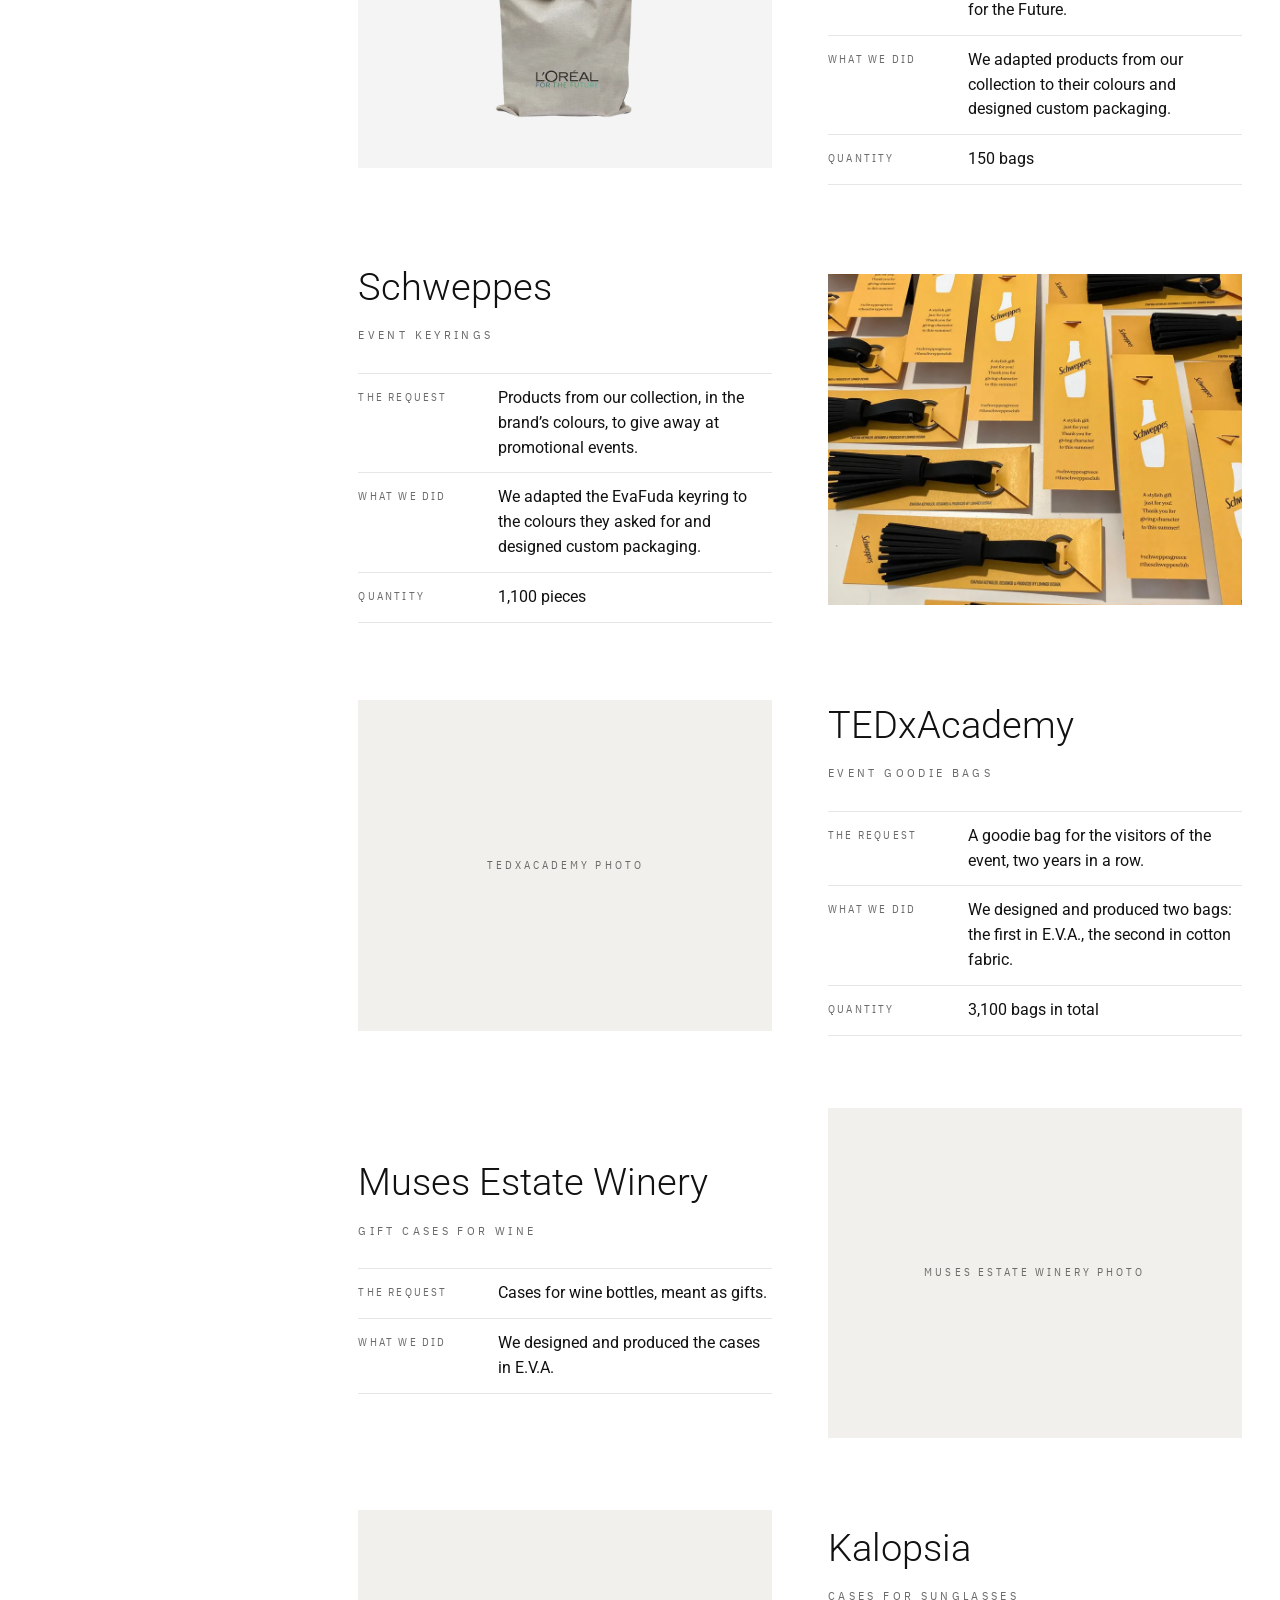
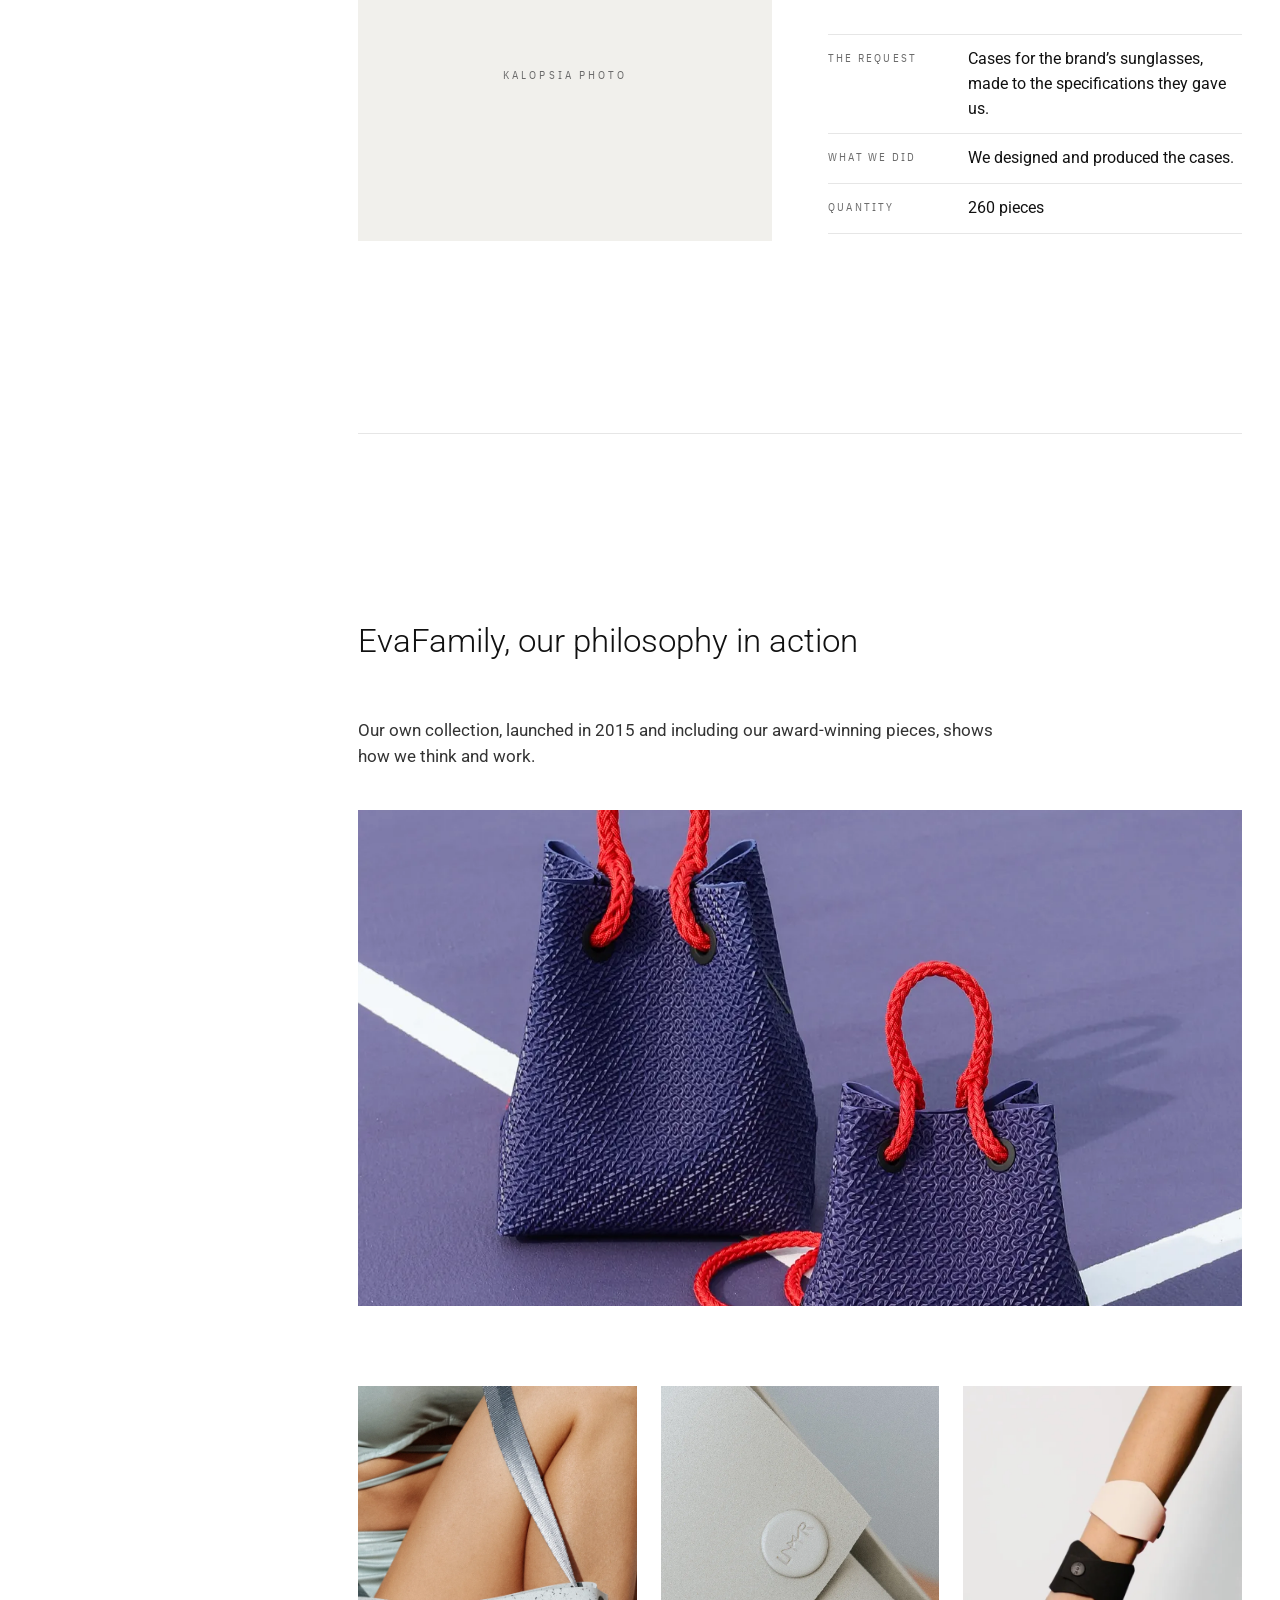
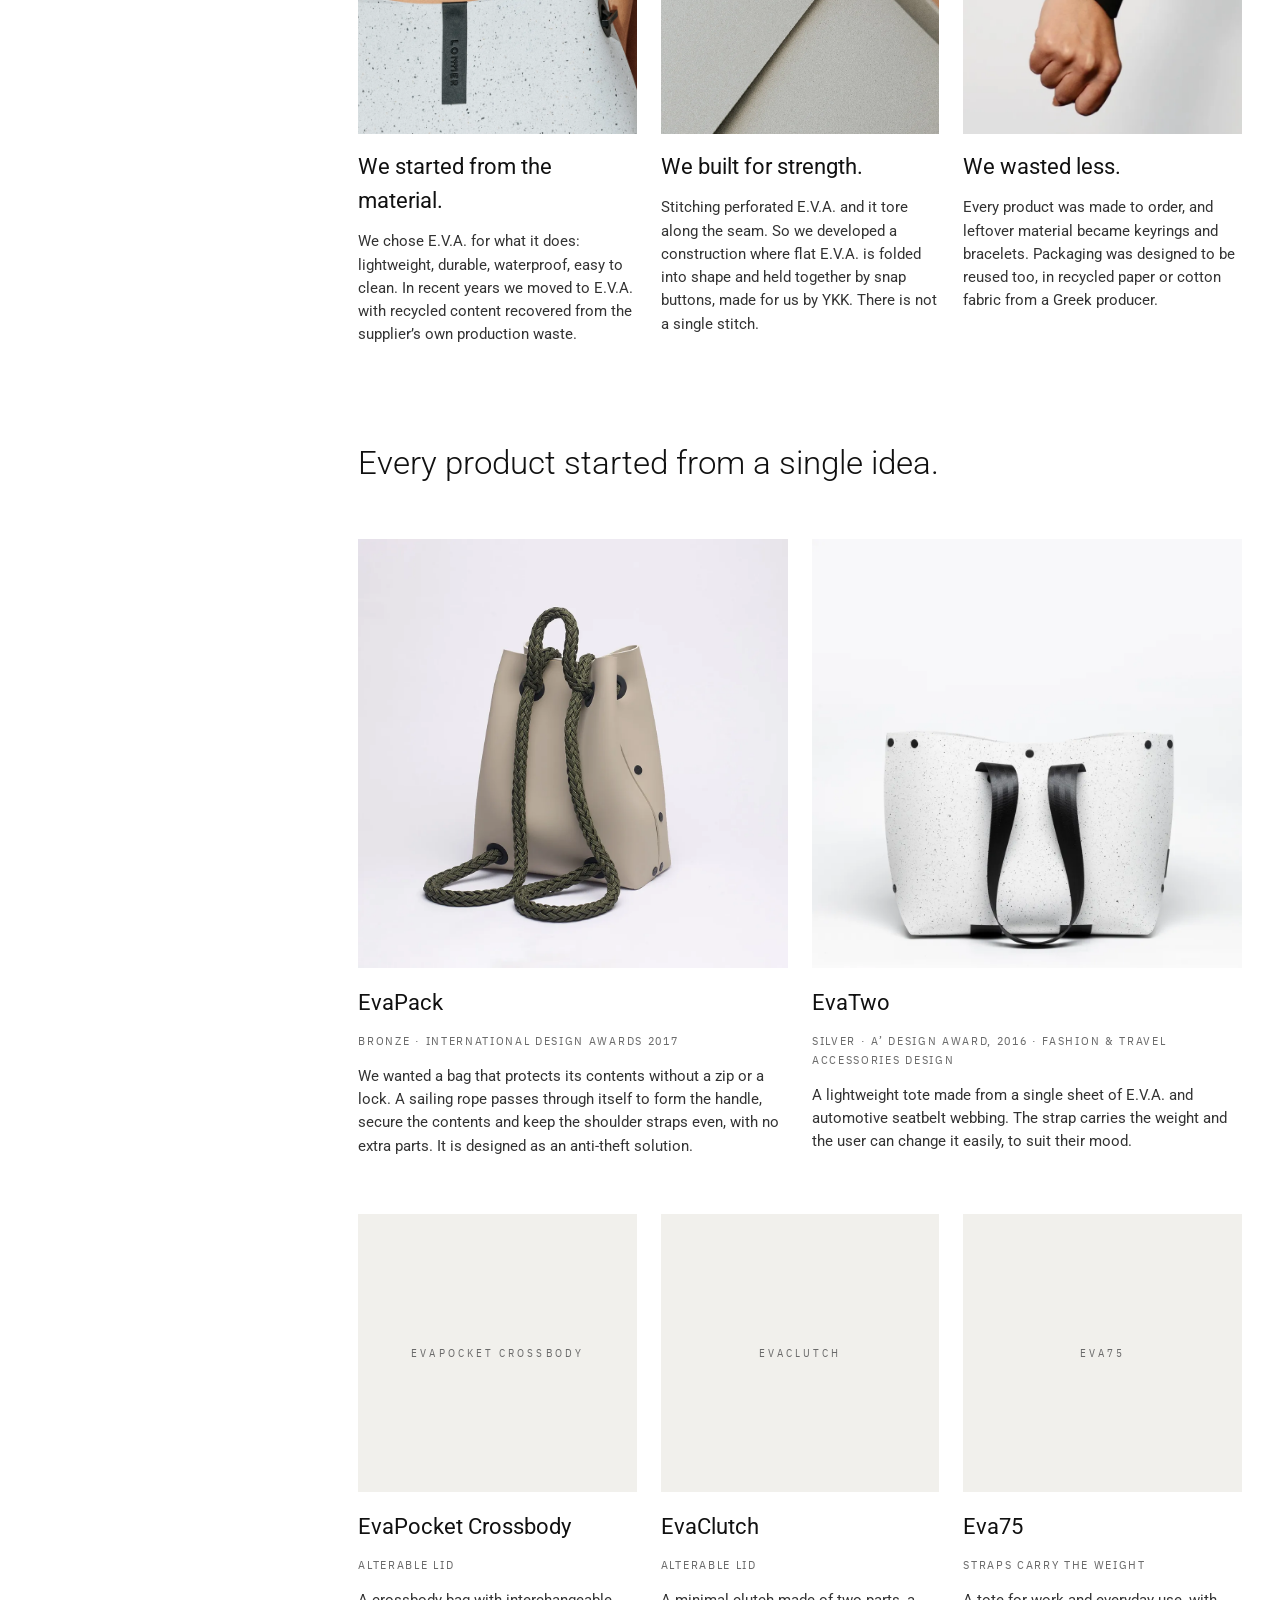
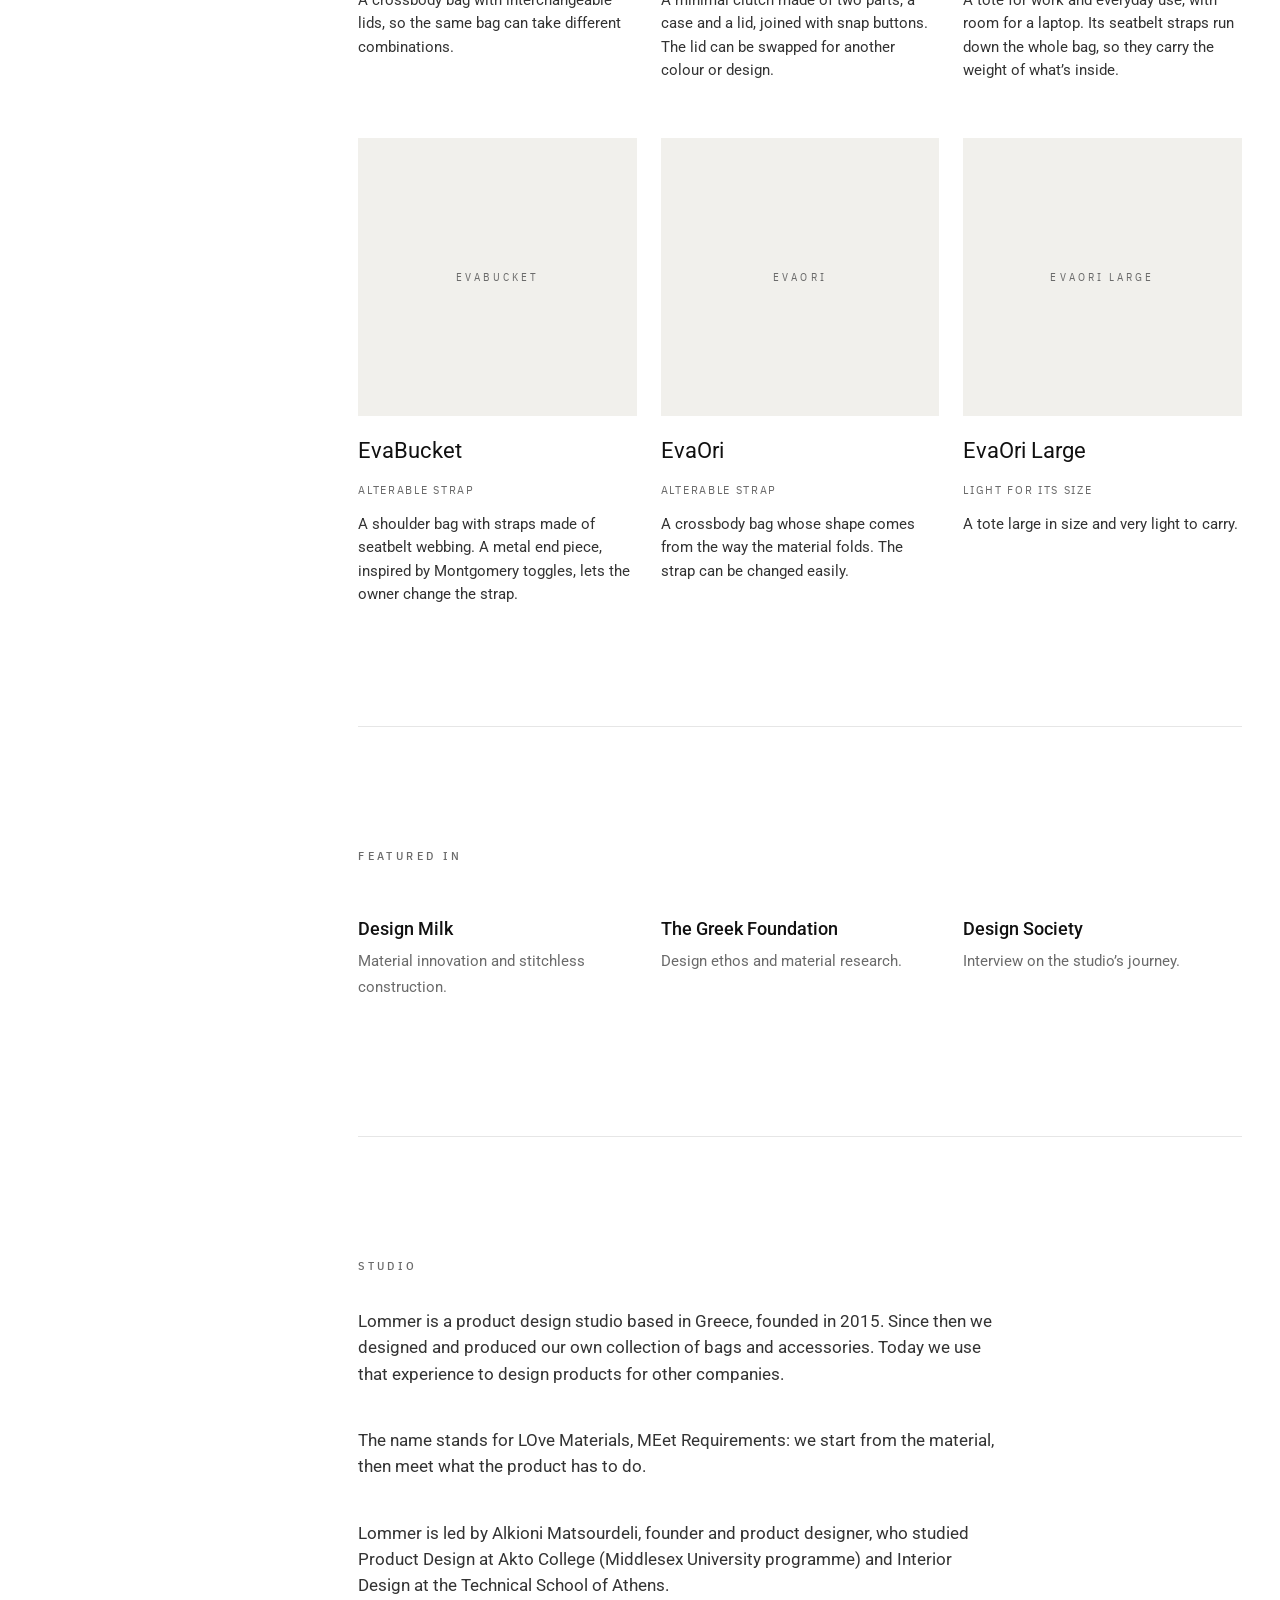
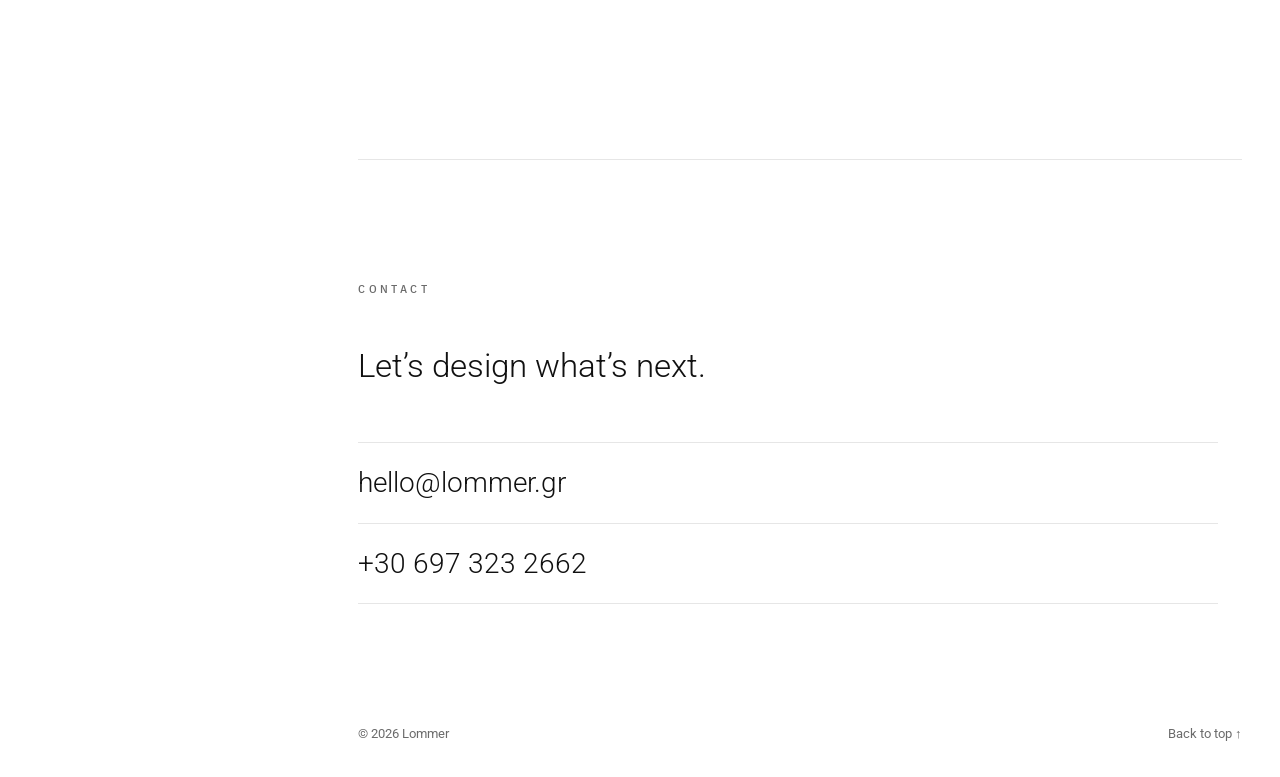
==== commit b870fdfc: "Mobile layout, meta tags, agent files and accessibility - Rework phone and tablet layout: compact to" ====
--- a/index.html
+++ b/index.html
@@ -2,34 +2,93 @@
 <html lang="en">
 <head>
   <meta charset="utf-8">
-  <meta name="viewport" content="width=device-width, initial-scale=1">
+  <meta name="viewport" content="width=device-width, initial-scale=1, viewport-fit=cover">
+  <meta name="theme-color" content="#ffffff">
   <title>Lommer — Product Design Studio</title>
   <meta name="description" content="Lommer is a product design studio. We design products and manage their production.">
+  <link rel="canonical" href="https://lommer.design/">
+  <meta name="author" content="Lommer">
+  <meta name="robots" content="index, follow, max-image-preview:large">
+
+  <!-- Link previews (Facebook, WhatsApp, LinkedIn, iMessage…) -->
+  <meta property="og:type" content="website">
+  <meta property="og:site_name" content="Lommer">
+  <meta property="og:locale" content="en_GB">
+  <meta property="og:url" content="https://lommer.design/">
+  <meta property="og:title" content="Lommer — Product Design Studio">
+  <meta property="og:description" content="Lommer is a product design studio. We design products and manage their production.">
+  <meta property="og:image" content="https://lommer.design/assets/img/og-image.jpg">
+  <meta property="og:image:width" content="1200">
+  <meta property="og:image:height" content="630">
+  <meta property="og:image:alt" content="Hands holding a tan E.V.A. tote over red rocks">
+  <meta name="twitter:card" content="summary_large_image">
+  <meta name="twitter:title" content="Lommer — Product Design Studio">
+  <meta name="twitter:description" content="Lommer is a product design studio. We design products and manage their production.">
+  <meta name="twitter:image" content="https://lommer.design/assets/img/og-image.jpg">
+
+  <!-- Icons -->
+  <link rel="icon" href="favicon.ico" sizes="any">
+  <link rel="icon" type="image/png" sizes="32x32" href="assets/img/favicon-32.png">
+  <link rel="apple-touch-icon" href="assets/img/apple-touch-icon.png">
   <link rel="preconnect" href="https://fonts.googleapis.com">
   <link rel="preconnect" href="https://fonts.gstatic.com" crossorigin>
-  <link href="https://fonts.googleapis.com/css2?family=Roboto:wght@300;400;500;700&family=IBM+Plex+Sans+Condensed:wght@400;500&display=swap" rel="stylesheet">
-  <link rel="stylesheet" href="style.css?v=16">
+  <link href="https://fonts.googleapis.com/css2?family=Roboto:wght@300;400;500&family=IBM+Plex+Sans+Condensed:wght@400;500&display=swap" rel="stylesheet">
+  <link rel="stylesheet" href="style.css?v=19">
+  <link rel="alternate" type="text/plain" href="https://lommer.design/llms.txt" title="Summary for AI agents">
+  <script type="application/ld+json">
+  {
+    "@context": "https://schema.org",
+    "@type": "Organization",
+    "name": "Lommer",
+    "url": "https://lommer.design/",
+    "image": "https://lommer.design/assets/img/og-image.jpg",
+    "description": "Product design studio based in Greece, founded in 2015. We design physical products for brands and companies, from first concept to a finished, delivered batch, and manage production with manufacturers in Europe.",
+    "foundingDate": "2015",
+    "founder": { "@type": "Person", "name": "Alkioni Matsourdeli", "jobTitle": "Founder and product designer" },
+    "address": { "@type": "PostalAddress", "addressCountry": "GR" },
+    "email": "hello@lommer.gr",
+    "telephone": "+306973232662",
+    "logo": "https://lommer.design/assets/img/logo-black.png",
+    "sameAs": [
+      "https://www.instagram.com/lommer.design/",
+      "https://www.facebook.com/lommerofficial",
+      "https://gr.pinterest.com/lommerdesign/"
+    ],
+    "knowsAbout": ["Product design", "E.V.A. bags and accessories", "Upcycled products", "Corporate and event products", "Production management"],
+    "award": ["Bronze, International Design Awards 2017 (EvaPack)", "Silver, A' Design Award 2016 (EvaTwo)"],
+    "hasOfferCatalog": {
+      "@type": "OfferCatalog",
+      "name": "Services",
+      "itemListElement": [
+        { "@type": "Offer", "itemOffered": { "@type": "Service", "name": "Bespoke products", "description": "For a brand or company, from first concept to finished batch." } },
+        { "@type": "Offer", "itemOffered": { "@type": "Service", "name": "Corporate & event products", "description": "Objects and accessories for brand events, campaigns and clients." } },
+        { "@type": "Offer", "itemOffered": { "@type": "Service", "name": "Upcycled products", "description": "Made from a manufacturer's own materials and production offcuts." } }
+      ]
+    }
+  }
+  </script>
 </head>
 <body>
+<a class="skip" href="#top">Skip to content</a>
 
 <aside class="side" id="nav">
-  <a href="#top" class="side__logo"><img src="assets/img/logo-black.png" alt="Lommer"></a>
+  <a href="#top" class="side__logo"><img src="assets/img/logo-black.png" alt="Lommer" width="150" height="21"></a>
   <p class="side__claim">Product design studio.</p>
-  <nav class="side__nav">
+  <nav class="side__nav" aria-label="Sections">
     <a href="#what">What we do</a>
     <a href="#clients">Client work</a>
     <a href="#work">Our collection</a>
     <a href="#studio">Studio</a>
     <a href="#contact">Contact</a>
   </nav>
-  <div class="side__social">
+  <div class="side__social" role="group" aria-label="Social media">
     <a href="https://www.instagram.com/lommer.design/" target="_blank" rel="noopener" aria-label="Instagram"><svg viewBox="0 0 24 24" fill="currentColor" aria-hidden="true"><path d="M12 0C8.74 0 8.333.015 7.053.072 5.775.132 4.905.333 4.14.63c-.789.306-1.459.717-2.126 1.384S.935 3.35.63 4.14C.333 4.905.131 5.775.072 7.053.012 8.333 0 8.74 0 12s.015 3.667.072 4.947c.06 1.277.261 2.148.558 2.913.306.788.717 1.459 1.384 2.126.667.666 1.336 1.079 2.126 1.384.766.296 1.636.499 2.913.558C8.333 23.988 8.74 24 12 24s3.667-.015 4.947-.072c1.277-.06 2.148-.262 2.913-.558.788-.306 1.459-.718 2.126-1.384.666-.667 1.079-1.335 1.384-2.126.296-.765.499-1.636.558-2.913.06-1.28.072-1.687.072-4.947s-.015-3.667-.072-4.947c-.06-1.277-.262-2.149-.558-2.913-.306-.789-.718-1.459-1.384-2.126C21.319 1.347 20.651.935 19.86.63c-.765-.297-1.636-.499-2.913-.558C15.667.012 15.26 0 12 0zm0 2.16c3.203 0 3.585.016 4.85.071 1.17.055 1.805.249 2.227.415.562.217.96.477 1.382.896.419.42.679.819.896 1.381.164.422.36 1.057.413 2.227.057 1.266.07 1.646.07 4.85s-.015 3.585-.074 4.85c-.061 1.17-.256 1.805-.421 2.227-.224.562-.479.96-.899 1.382-.419.419-.824.679-1.38.896-.42.164-1.065.36-2.235.413-1.274.057-1.649.07-4.859.07-3.211 0-3.586-.015-4.859-.074-1.171-.061-1.816-.256-2.236-.421-.569-.224-.96-.479-1.379-.899-.421-.419-.69-.824-.9-1.38-.165-.42-.359-1.065-.42-2.235-.045-1.26-.061-1.649-.061-4.844 0-3.196.016-3.586.061-4.861.061-1.17.255-1.814.42-2.234.21-.57.479-.96.9-1.381.419-.419.81-.689 1.379-.898.42-.166 1.051-.361 2.221-.421 1.275-.045 1.65-.06 4.859-.06l.045.03zm0 3.678c-3.405 0-6.162 2.76-6.162 6.162 0 3.405 2.76 6.162 6.162 6.162 3.405 0 6.162-2.76 6.162-6.162 0-3.405-2.76-6.162-6.162-6.162zM12 16c-2.21 0-4-1.79-4-4s1.79-4 4-4 4 1.79 4 4-1.79 4-4 4zm7.846-10.405c0 .795-.646 1.44-1.44 1.44-.795 0-1.44-.646-1.44-1.44 0-.794.646-1.439 1.44-1.439.793-.001 1.44.645 1.44 1.439z"/></svg></a>
     <a href="https://www.facebook.com/lommerofficial" target="_blank" rel="noopener" aria-label="Facebook"><svg viewBox="0 0 24 24" fill="currentColor" aria-hidden="true"><path d="M9.101 23.691v-7.98H6.627v-3.667h2.474v-1.58c0-4.085 1.848-5.978 5.858-5.978.401 0 .955.042 1.468.103a8.68 8.68 0 0 1 1.141.195v3.325a8.623 8.623 0 0 0-.653-.036 26.805 26.805 0 0 0-.733-.009c-.707 0-1.259.096-1.675.309a1.686 1.686 0 0 0-.679.622c-.258.42-.374.995-.374 1.752v1.297h3.919l-.386 2.103-.287 1.564h-3.246v8.245C19.396 23.238 24 18.179 24 12.044c0-6.627-5.373-12-12-12s-12 5.373-12 12c0 5.628 3.874 10.35 9.101 11.647Z"/></svg></a>
     <a href="https://gr.pinterest.com/lommerdesign/" target="_blank" rel="noopener" aria-label="Pinterest"><svg viewBox="0 0 24 24" fill="currentColor" aria-hidden="true"><path d="M12.017 0C5.396 0 .029 5.367.029 11.987c0 5.079 3.158 9.417 7.618 11.162-.105-.949-.199-2.403.041-3.439.219-.937 1.406-5.957 1.406-5.957s-.359-.72-.359-1.781c0-1.663.967-2.911 2.168-2.911 1.024 0 1.518.769 1.518 1.688 0 1.029-.653 2.567-.992 3.992-.285 1.193.6 2.165 1.775 2.165 2.128 0 3.768-2.245 3.768-5.487 0-2.861-2.063-4.869-5.008-4.869-3.41 0-5.409 2.562-5.409 5.199 0 1.033.394 2.143.889 2.741.099.12.112.225.085.345-.09.375-.293 1.199-.334 1.363-.053.225-.172.271-.401.165-1.495-.69-2.433-2.878-2.433-4.646 0-3.776 2.748-7.252 7.92-7.252 4.158 0 7.392 2.967 7.392 6.923 0 4.135-2.607 7.462-6.233 7.462-1.214 0-2.354-.629-2.758-1.379l-.749 2.848c-.269 1.045-1.004 2.352-1.498 3.146 1.123.345 2.306.535 3.55.535 6.607 0 11.985-5.365 11.985-11.987C23.97 5.39 18.592.026 11.985.026L12.017 0z"/></svg></a>
   </div>
 </aside>
 
-<main class="main" id="top">
+<main class="main" id="top" tabindex="-1">
 
   <!-- ENTRY -->
   <section class="entry">
@@ -44,15 +103,15 @@
     <p class="text reveal">Most projects start with a practical question: what can be made from this material, how can this idea become a real object, how can this product be reworked.</p>
 
     <div class="row row--3">
-      <figure class="cap reveal"><div class="img"><img src="assets/img/studio-tools.webp" alt="Drawing tools" loading="lazy"></div><figcaption>Research</figcaption></figure>
-      <figure class="cap reveal"><div class="img"><img src="assets/img/proc-research.webp" alt="Pattern drawing" loading="lazy"></div><figcaption>Design</figcaption></figure>
-      <figure class="cap reveal"><div class="img"><img src="assets/img/studio-fold.webp" alt="Folding a sample" loading="lazy"></div><figcaption>Prototyping</figcaption></figure>
+      <figure class="cap reveal"><div class="img"><img src="assets/img/studio-tools.webp" alt="Drawing tools" loading="lazy" decoding="async"></div><figcaption>Research</figcaption></figure>
+      <figure class="cap reveal"><div class="img"><img src="assets/img/proc-research.webp" alt="Pattern drawing" loading="lazy" decoding="async"></div><figcaption>Design</figcaption></figure>
+      <figure class="cap reveal"><div class="img"><img src="assets/img/studio-fold.webp" alt="Folding a sample" loading="lazy" decoding="async"></div><figcaption>Prototyping</figcaption></figure>
     </div>
     <p class="text reveal">We research the brand, the user and the material, design the product and make the prototypes. Then we take charge of production with manufacturers in Europe, and handle quality control, packaging and delivery.</p>
     <div class="row row--3">
-      <figure class="cap reveal"><div class="img"><img src="assets/img/proc-prototype.webp" alt="Prototype tested in the sea" loading="lazy"></div><figcaption>Testing</figcaption></figure>
-      <figure class="cap reveal"><div class="img"><img src="assets/img/proc-production.webp" alt="Snap button press" loading="lazy"></div><figcaption>Production</figcaption></figure>
-      <figure class="cap reveal"><div class="img"><img src="assets/img/packaging.webp" alt="Packaging" loading="lazy"></div><figcaption>Packaging &amp; delivery</figcaption></figure>
+      <figure class="cap reveal"><div class="img"><img src="assets/img/proc-prototype.webp" alt="Prototype tested in the sea" loading="lazy" decoding="async"></div><figcaption>Testing</figcaption></figure>
+      <figure class="cap reveal"><div class="img"><img src="assets/img/proc-production.webp" alt="Snap button press" loading="lazy" decoding="async"></div><figcaption>Production</figcaption></figure>
+      <figure class="cap reveal"><div class="img"><img src="assets/img/packaging.webp" alt="Packaging" loading="lazy" decoding="async"></div><figcaption>Packaging &amp; delivery</figcaption></figure>
     </div>
 
     <ol class="forms">
@@ -69,7 +128,7 @@
 
     <!-- Each story: photo, name, type of work, the request, what we did, quantity. -->
     <article class="story reveal">
-      <figure class="img"><img src="assets/img/brand-loreal.webp" alt="L’Oréal promotional cotton bag" loading="lazy" class="contain"></figure>
+      <figure class="img"><img src="assets/img/brand-loreal.webp" alt="L’Oréal promotional cotton bag" loading="lazy" decoding="async" class="contain"></figure>
       <div class="story__body">
         <h3 class="story__name">L’Oréal</h3>
         <p class="story__tag">Promotional bags</p>
@@ -81,7 +140,7 @@
       </div>
     </article>
     <article class="story story--flip reveal">
-      <figure class="img"><img src="assets/img/brand-schweppes.webp" alt="Schweppes event accessories on branded cards" loading="lazy"></figure>
+      <figure class="img"><img src="assets/img/brand-schweppes.webp" alt="Schweppes event accessories on branded cards" loading="lazy" decoding="async"></figure>
       <div class="story__body">
         <h3 class="story__name">Schweppes</h3>
         <p class="story__tag">Event keyrings</p>
@@ -134,21 +193,21 @@
     <h2 class="h reveal">Our collection</h2>
     <p class="text text--lg reveal">EvaFamily, our philosophy in action</p>
     <p class="text reveal">Our own collection, launched in 2015 and including our award-winning pieces, shows how we think and work.</p>
-    <figure class="img img--wide reveal"><img src="assets/img/court-evapack.webp" alt="EvaPack bags on a purple court" loading="lazy"></figure>
+    <figure class="img img--wide reveal"><img src="assets/img/court-evapack.webp" alt="EvaPack bags on a purple court" loading="lazy" decoding="async"></figure>
 
     <div class="trio">
       <article class="reveal">
-        <figure class="img"><img src="assets/img/material-speckle.webp" alt="Speckled recycled E.V.A." loading="lazy"></figure>
+        <figure class="img"><img src="assets/img/material-speckle.webp" alt="Speckled recycled E.V.A." loading="lazy" decoding="async"></figure>
         <h3 class="h3">We started from the material.</h3>
         <p class="text">We chose E.V.A. for what it does: lightweight, durable, waterproof, easy to clean. In recent years we moved to E.V.A. with recycled content recovered from the supplier’s own production waste.</p>
       </article>
       <article class="reveal">
-        <figure class="img"><img src="assets/img/snap-closeup.webp" alt="Snap button holding folded E.V.A." loading="lazy"></figure>
+        <figure class="img"><img src="assets/img/snap-closeup.webp" alt="Snap button holding folded E.V.A." loading="lazy" decoding="async"></figure>
         <h3 class="h3">We built for strength.</h3>
         <p class="text">Stitching perforated E.V.A. and it tore along the seam. So we developed a construction where flat E.V.A. is folded into shape and held together by snap buttons, made for us by YKK. There is not a single stitch.</p>
       </article>
       <article class="reveal">
-        <figure class="img"><img src="assets/img/zerowaste-bracelets.webp" alt="Bracelets made from leftover material" loading="lazy"></figure>
+        <figure class="img"><img src="assets/img/zerowaste-bracelets.webp" alt="Bracelets made from leftover material" loading="lazy" decoding="async"></figure>
         <h3 class="h3">We wasted less.</h3>
         <p class="text">Every product was made to order, and leftover material became keyrings and bracelets. Packaging was designed to be reused too, in recycled paper or cotton fabric from a Greek producer.</p>
       </article>
@@ -158,13 +217,13 @@
     <p class="text text--lg products__lead reveal">Every product started from a single idea.</p>
     <div class="products">
       <article class="product product--award reveal">
-        <figure class="img"><img src="assets/img/evapack-studio.webp" alt="EvaPack" loading="lazy"></figure>
+        <figure class="img"><img src="assets/img/evapack-studio.webp" alt="EvaPack" loading="lazy" decoding="async"></figure>
         <h3 class="h3">EvaPack</h3>
         <p class="small">Bronze · International Design Awards 2017</p>
         <p class="text">We wanted a bag that protects its contents without a zip or a lock. A sailing rope passes through itself to form the handle, secure the contents and keep the shoulder straps even, with no extra parts. It is designed as an anti-theft solution.</p>
       </article>
       <article class="product product--award reveal">
-        <figure class="img"><img src="assets/img/evatwo-mosaic.webp" alt="EvaTwo" loading="lazy"></figure>
+        <figure class="img"><img src="assets/img/evatwo-mosaic.webp" alt="EvaTwo" loading="lazy" decoding="async"></figure>
         <h3 class="h3">EvaTwo</h3>
         <p class="small">Silver · A’ Design Award, 2016 · Fashion &amp; Travel Accessories Design</p>
         <p class="text">A lightweight tote made from a single sheet of E.V.A. and automotive seatbelt webbing. The strap carries the weight and the user can change it easily, to suit their mood.</p>
@@ -244,7 +303,7 @@
   </footer>
 </main>
 
-<div class="lb" id="lb" hidden><img alt=""><button aria-label="Close">×</button></div>
+<div class="lb" id="lb" role="dialog" aria-modal="true" aria-label="Enlarged photo" hidden><img alt=""><button type="button" aria-label="Close">×</button></div>
 
 <script src="assets/js/main.js" defer></script>
 <script>
@@ -260,15 +319,34 @@
   };
   addEventListener('scroll', spy, { passive: true }); spy();
 
-  // Lightbox
-  const lb = document.getElementById('lb'), big = lb.querySelector('img');
+  // Lightbox: works with mouse, touch and keyboard (Enter/Space to open, Esc to close)
+  const lb = document.getElementById('lb'), big = lb.querySelector('img'), closeBtn = lb.querySelector('button');
+  let opener = null;
+  const open = img => {
+    opener = img;
+    big.src = img.currentSrc || img.src; big.alt = img.alt;
+    lb.hidden = false; document.body.style.overflow = 'hidden';
+    closeBtn.focus();
+  };
+  const close = () => {
+    if (lb.hidden) return;
+    lb.hidden = true; document.body.style.overflow = '';
+    if (opener) opener.focus();
+  };
   document.querySelectorAll('.main .img img').forEach(img => {
     img.style.cursor = 'zoom-in';
-    img.addEventListener('click', () => { big.src = img.currentSrc || img.src; big.alt = img.alt; lb.hidden = false; });
+    img.tabIndex = 0;
+    img.setAttribute('role', 'button');
+    img.setAttribute('aria-label', 'Enlarge photo: ' + img.alt);
+    img.addEventListener('click', () => open(img));
+    img.addEventListener('keydown', e => { if (e.key === 'Enter' || e.key === ' ') { e.preventDefault(); open(img); } });
   });
-  const close = () => { lb.hidden = true; };
   lb.addEventListener('click', close);
-  addEventListener('keydown', e => { if (e.key === 'Escape') close(); });
+  addEventListener('keydown', e => {
+    if (lb.hidden) return;
+    if (e.key === 'Escape') close();
+    if (e.key === 'Tab') { e.preventDefault(); closeBtn.focus(); }
+  });
 })();
 </script>
 </body>
--- a/style.css
+++ b/style.css
@@ -188,3 +188,95 @@
 .side__social a { display: block; width: 20px; height: 20px; color: var(--ink-2); transition: color .2s; }
 .side__social a:hover { color: var(--ink); }
 .side__social svg { display: block; width: 100%; height: 100%; }
+
+/* ---------- Mobile & tablet ---------- */
+/* Zoom-on-hover only where there is a real mouse */
+@media (hover: none) { .img:hover img { transform: none; } }
+
+@media (max-width: 900px) {
+  /* Top bar: logo + icons on one line, menu underneath as a swipeable row */
+  .side { display: grid; grid-template-columns: 1fr auto; gap: 10px 16px; padding: 12px 16px 0; padding-top: max(12px, env(safe-area-inset-top)); }
+  .side__logo { align-self: center; }
+  .side__logo img { width: 104px; height: auto; }
+  .side__social { grid-column: 2; grid-row: 1; margin: 0; gap: 4px; }
+  .side__social a { width: 36px; height: 36px; padding: 8px; }
+  .side__nav { grid-column: 1 / -1; margin: 0 -16px; padding: 0 16px; gap: 20px; scrollbar-width: none; -webkit-overflow-scrolling: touch; }
+  .side__nav::-webkit-scrollbar { display: none; }
+  .side__nav a { padding: 8px 0 12px; }
+  .side__nav a.is-active::before { content: none; }
+  .side__nav a.is-active { box-shadow: inset 0 -2px 0 var(--ink); }
+
+  /* Jump links land below the sticky bar */
+  .sec { scroll-margin-top: 92px; padding: 56px 0 8px; margin-top: 40px; }
+  .entry { padding-top: 16px; }
+  .img--hero { height: 72svh; min-height: 380px; }
+
+  .text { margin-bottom: 28px; }
+  .text--lg { margin: 24px 0 32px; }
+  .h { margin-bottom: 20px; }
+
+  /* Process photos: two per row, the third full width */
+  .row--3 { gap: 10px; margin-bottom: 32px; }
+  .row--3 > :last-child { grid-column: span 2; }
+  .row--3 > :last-child .img { aspect-ratio: 16 / 9; }
+
+  .forms li { grid-template-columns: 40px 1fr; padding: 18px 0; }
+
+  /* Client stories: photo on top, facts below */
+  .story, .story--flip { grid-template-columns: 1fr; gap: 20px; margin-bottom: 56px; }
+  .story--flip .img { order: 0; }
+  .story__tag { margin-bottom: 18px; }
+  .story__facts { grid-template-columns: 112px 1fr; }
+  .story__facts dd { font-size: 15px; }
+
+  /* Collection */
+  .img--wide { margin-bottom: 40px; }
+  .trio { grid-template-columns: 1fr; gap: 40px; }
+  .trio .img { aspect-ratio: 4 / 3; }
+  .products__lead { margin-top: 64px; }
+  .products { grid-template-columns: 1fr 1fr; gap: 36px 12px; }
+  .product, .product--award { grid-column: span 1; }
+  .product--award { grid-column: 1 / -1; }
+  .product .h3 { font-size: 18px; margin-bottom: 8px; }
+  .product .small { font-size: 10px; letter-spacing: .12em; margin-bottom: 8px; }
+  .product .text { font-size: 14px; }
+
+  .press { grid-template-columns: 1fr; gap: 20px; }
+  .press p { margin: 0; }
+
+  .contact__links a:hover { padding-left: 0; }
+  .foot { padding: 56px 0 calc(24px + env(safe-area-inset-bottom)); }
+
+  .lb { padding: 16px; }
+}
+
+/* Tablets: keep two columns where there is room */
+@media (min-width: 640px) and (max-width: 900px) {
+  .story, .story--flip { grid-template-columns: 1fr 1fr; gap: 32px; align-items: start; }
+  .story--flip .img { order: 2; }
+  .story__facts { grid-template-columns: 1fr; }
+  .story__facts dt { padding-bottom: 0; border-bottom: 0; }
+  .trio { grid-template-columns: repeat(3, 1fr); gap: 16px; }
+  .trio .img { aspect-ratio: 4 / 5; }
+  .press { grid-template-columns: repeat(3, 1fr); }
+  .products { grid-template-columns: repeat(6, 1fr); }
+  .product { grid-column: span 2; }
+  .product--award { grid-column: span 3; }
+}
+
+/* ---------- Accessibility ---------- */
+/* "Skip to content": hidden until a keyboard user tabs to it */
+.skip { position: absolute; left: 16px; top: -100px; z-index: 100; padding: 10px 16px; background: var(--ink); color: #fff; font-size: 14px; }
+.skip:focus { top: 16px; }
+.main:focus { outline: none; }
+/* Clear focus outline for keyboard users only */
+:focus-visible { outline: 2px solid var(--ink); outline-offset: 3px; }
+.main .img img:focus-visible { outline: 3px solid var(--ink); outline-offset: -3px; }
+/* Secondary grey text: darker for readable contrast */
+:root { --ink-2: #6b6b6b; }
+
+/* Phones held sideways: little height, so the top bar scrolls away instead of staying fixed */
+@media (max-width: 900px) and (max-height: 500px) and (orientation: landscape) {
+  .side { position: relative; }
+  .sec { scroll-margin-top: 0; }
+}
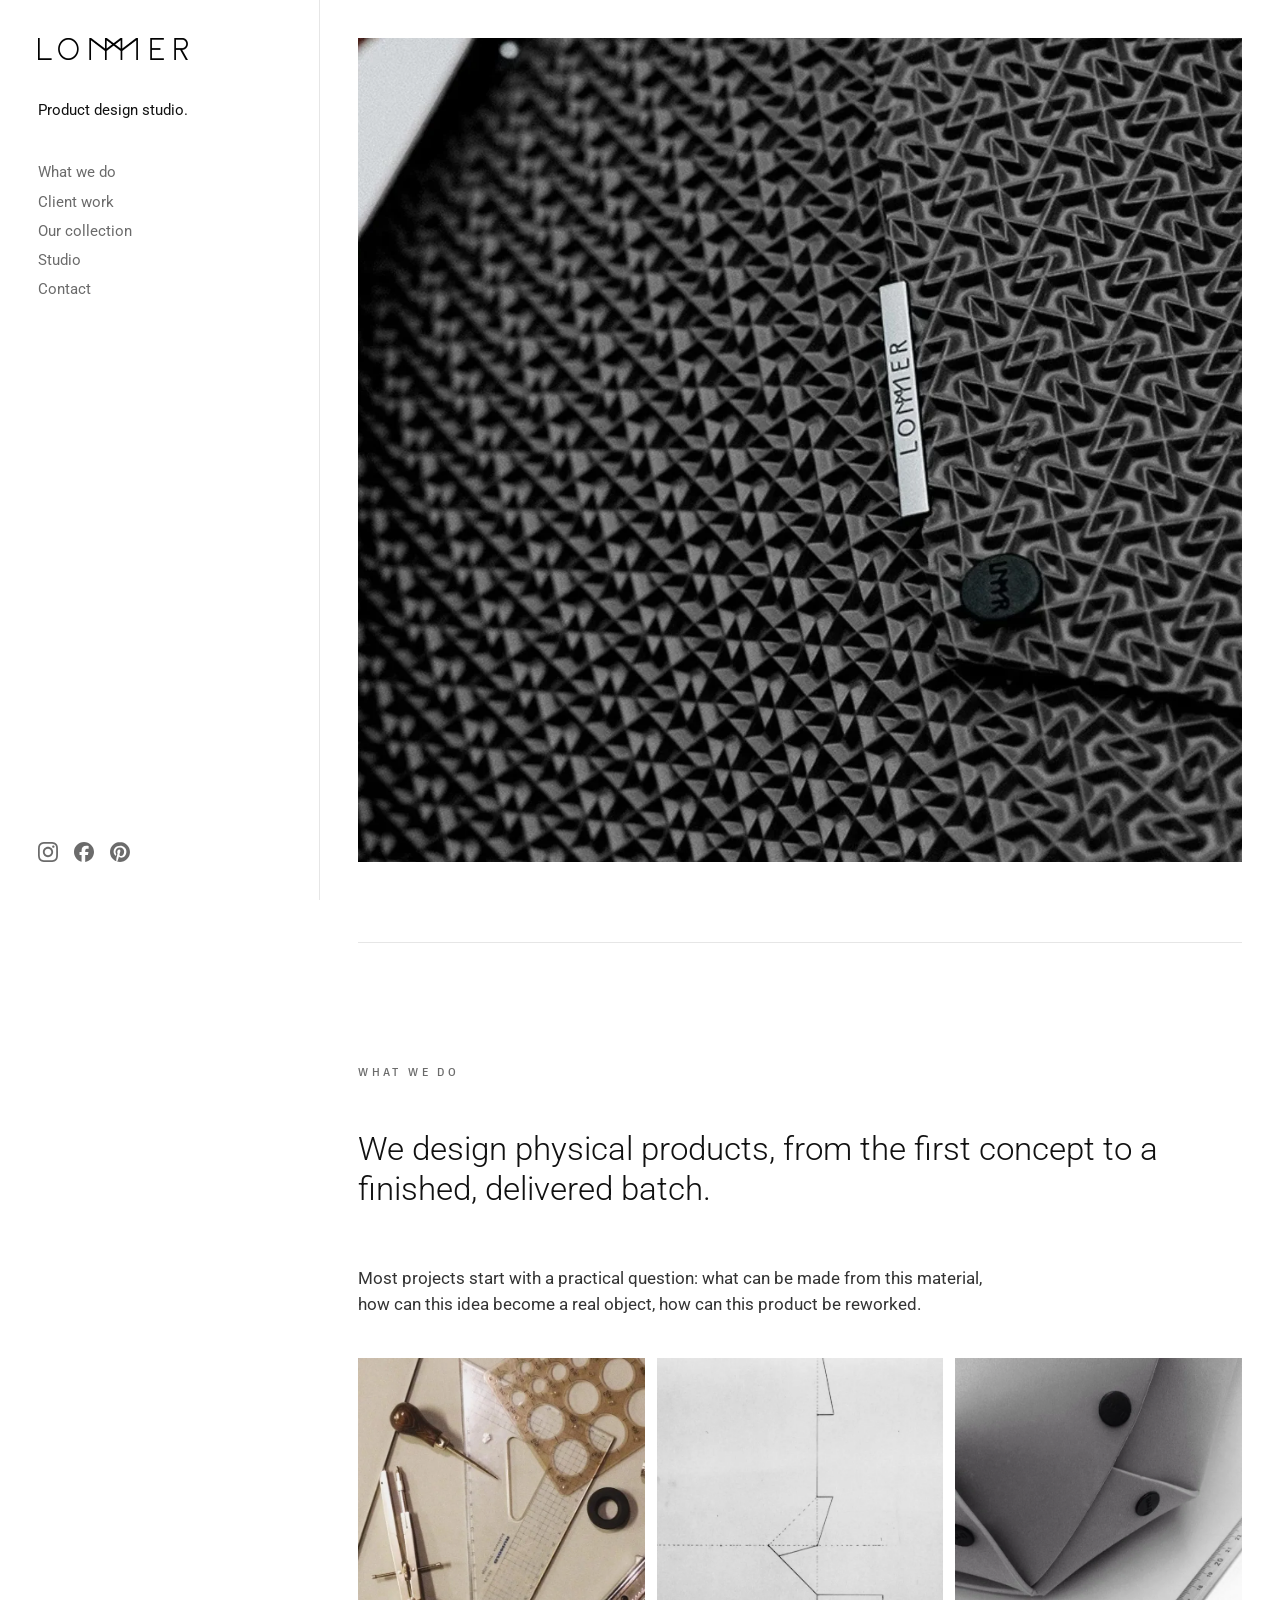
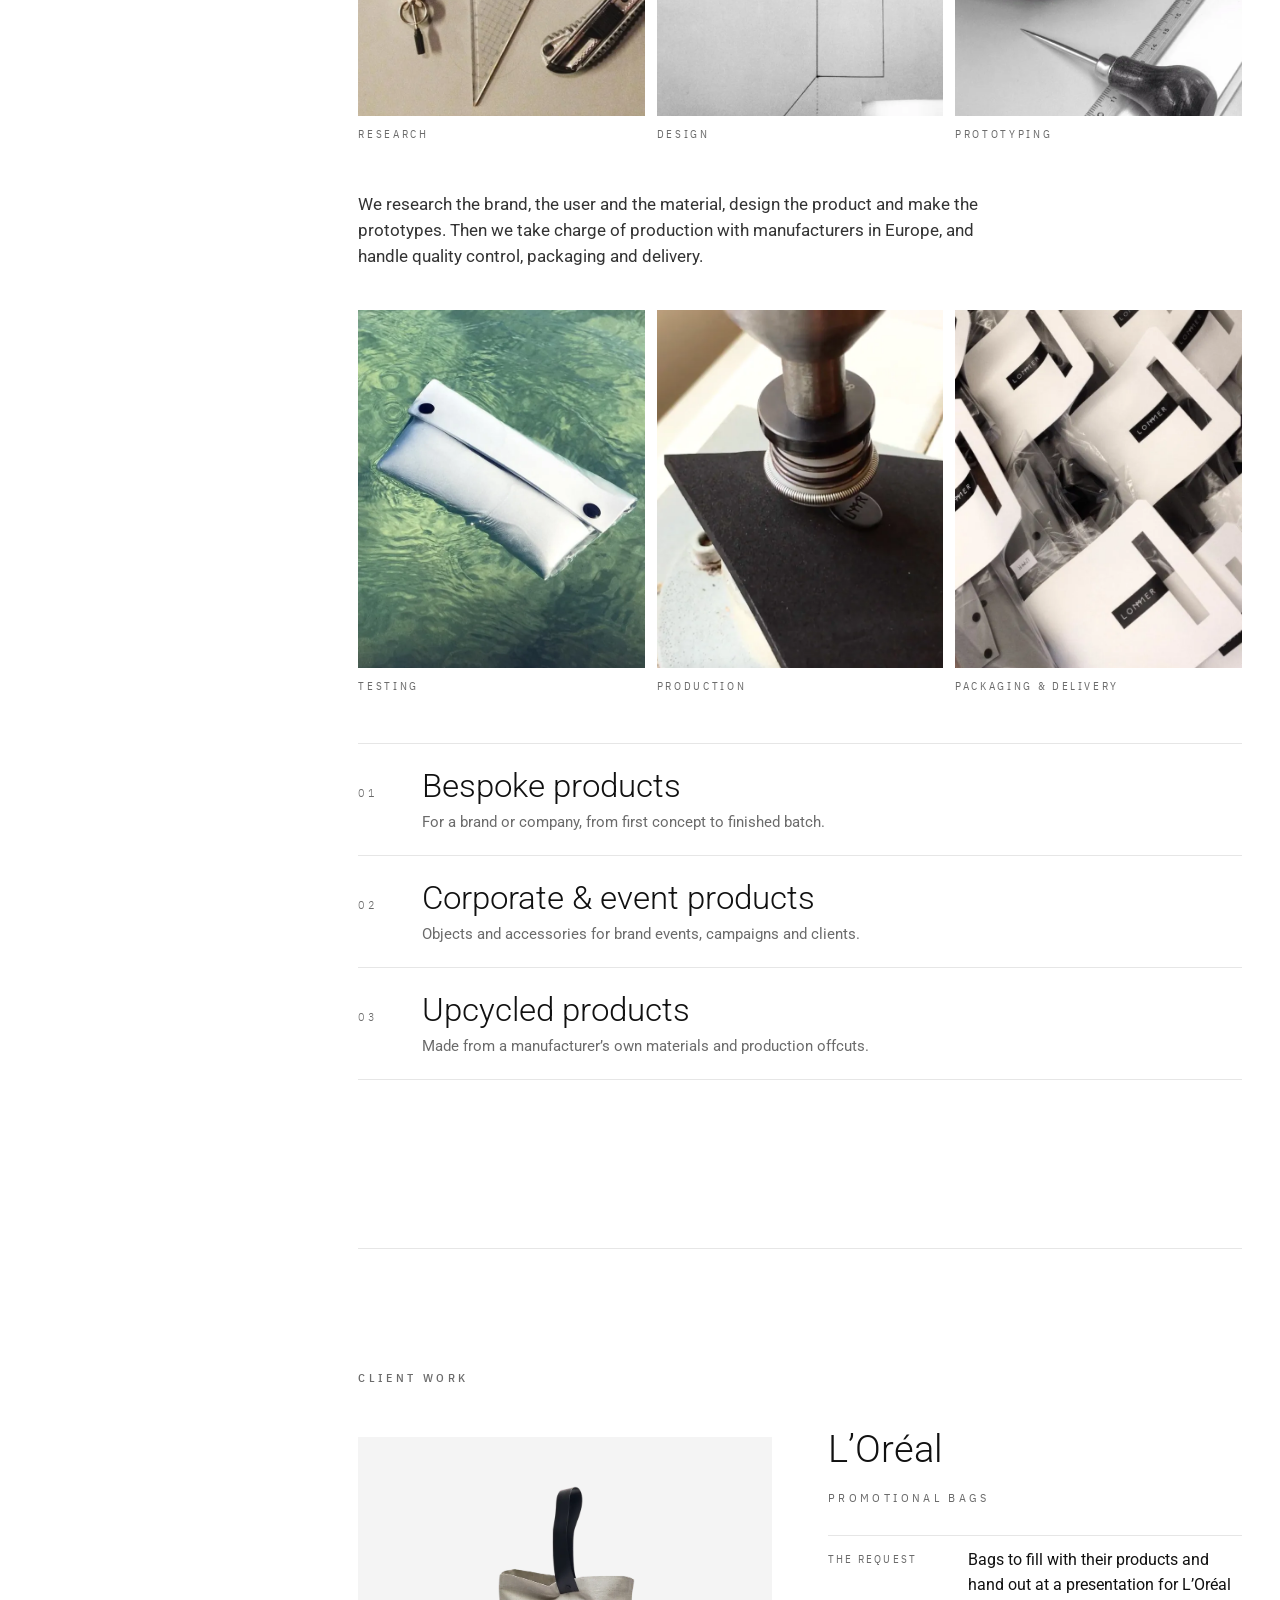
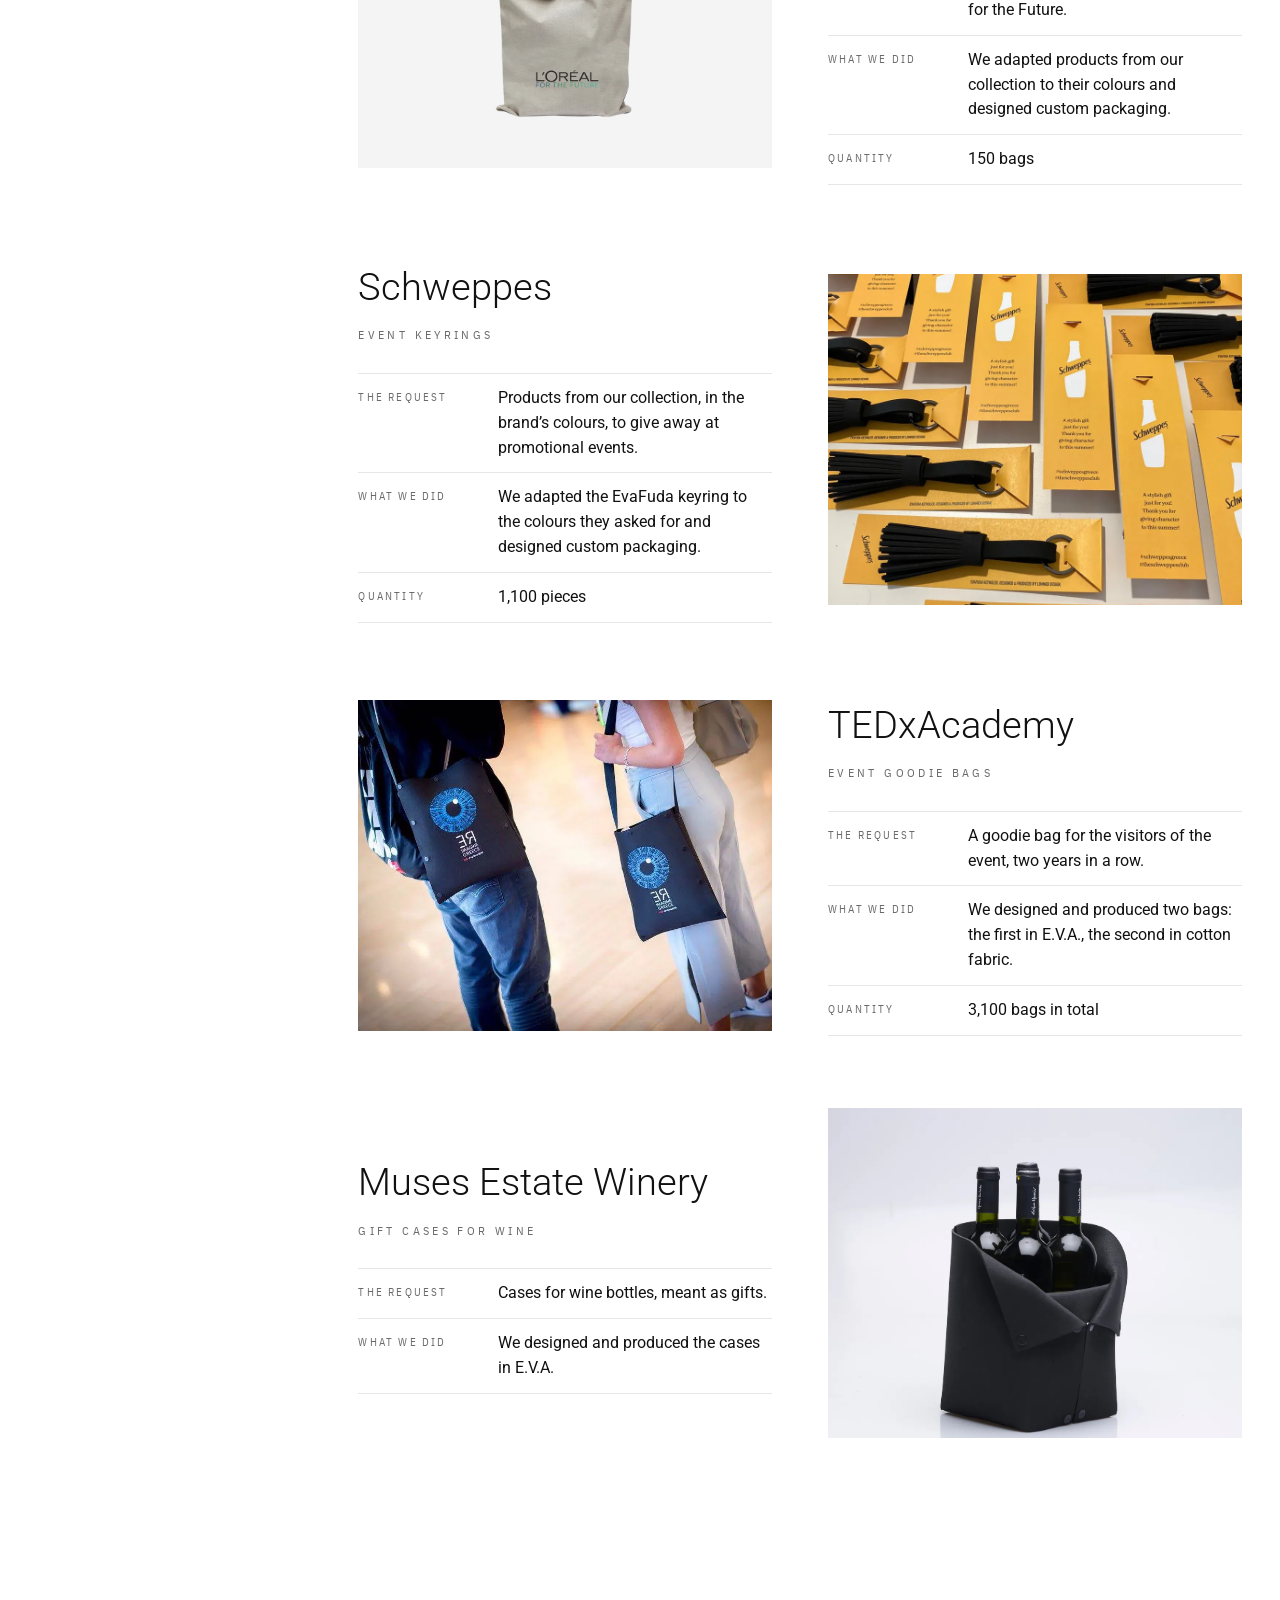
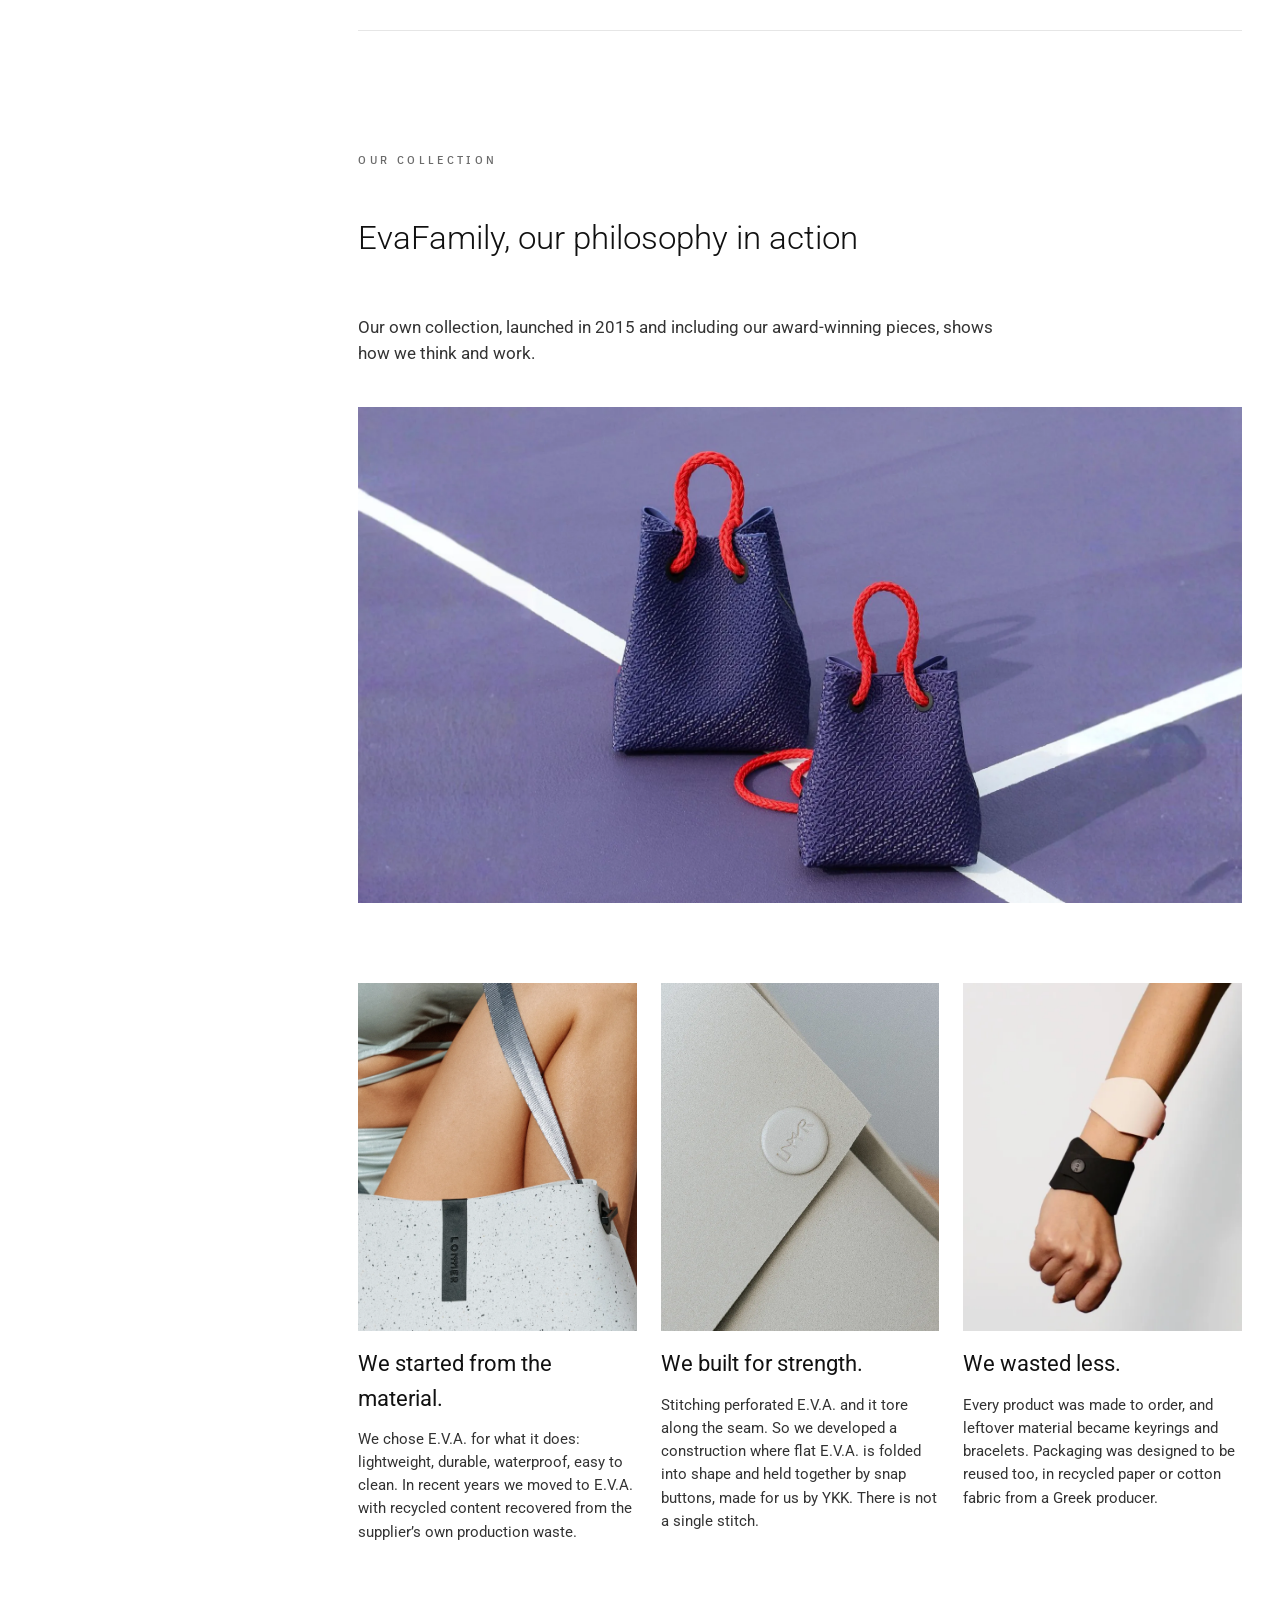
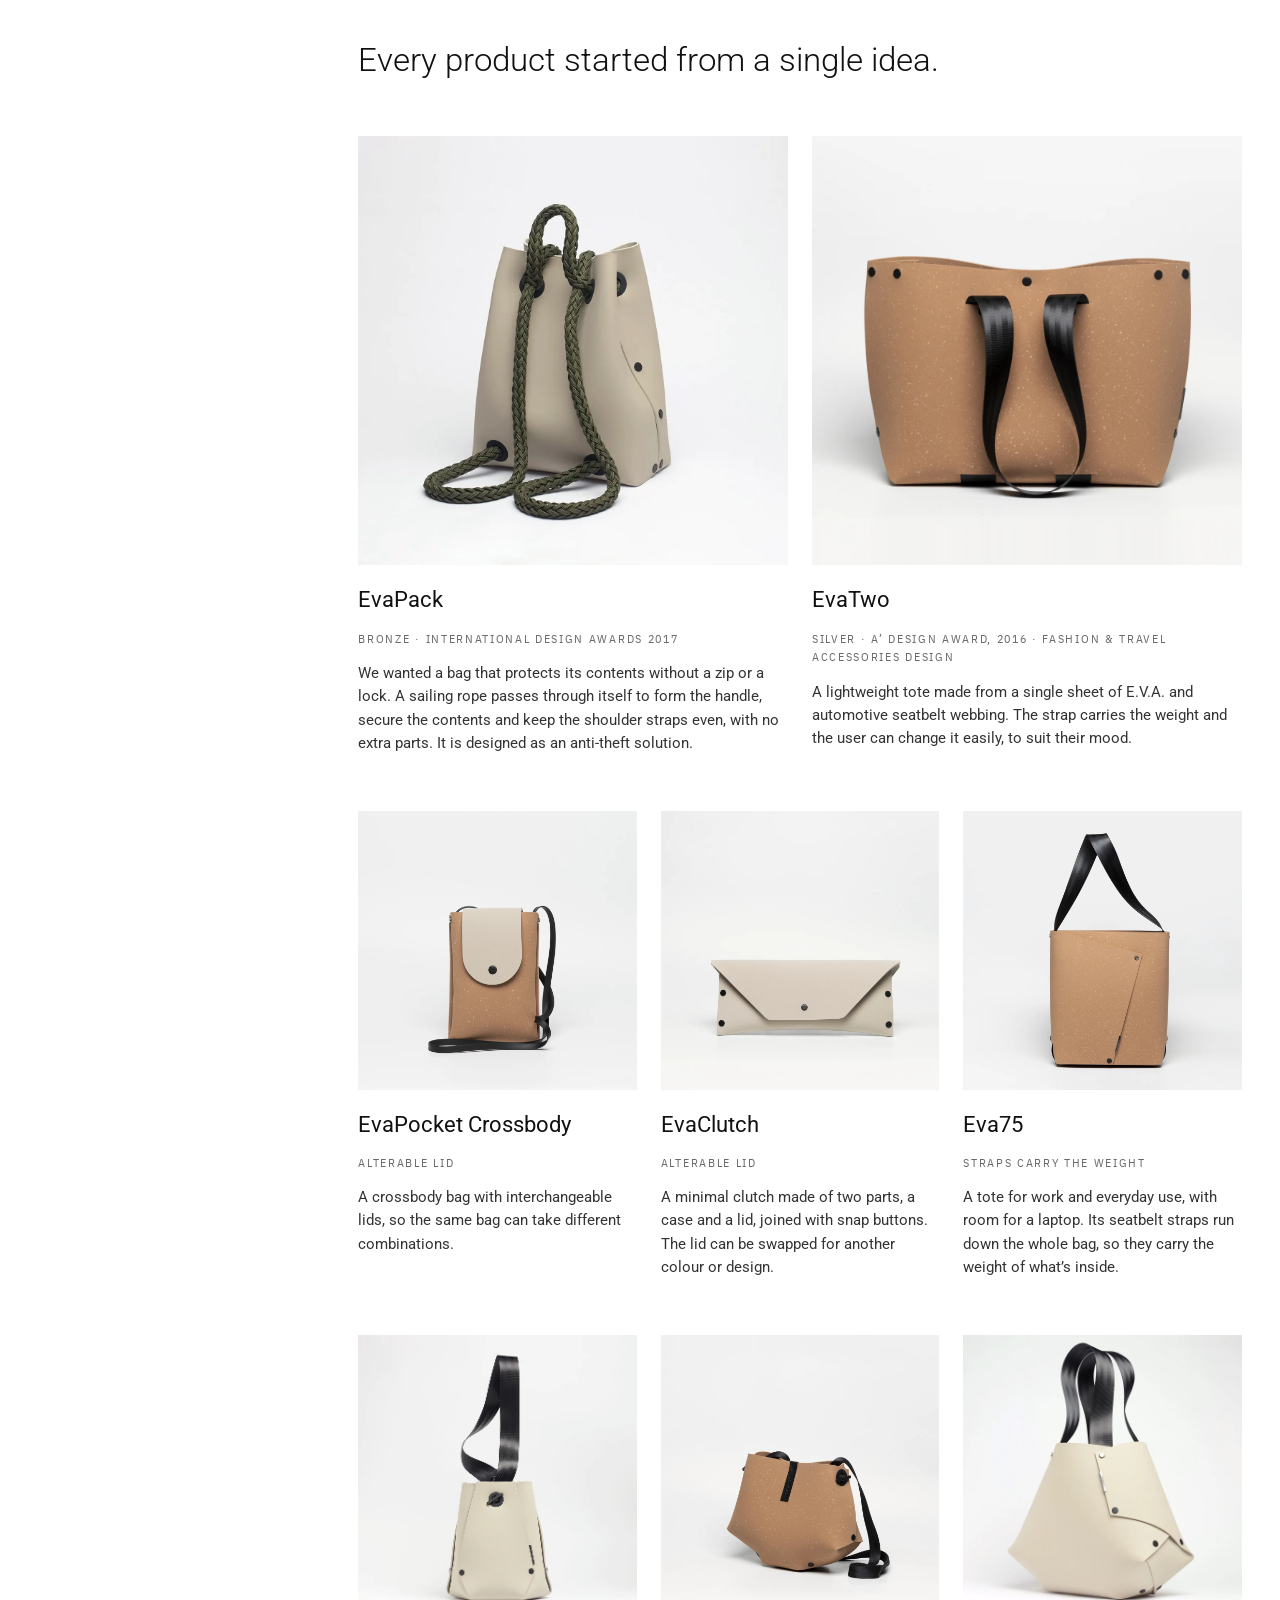
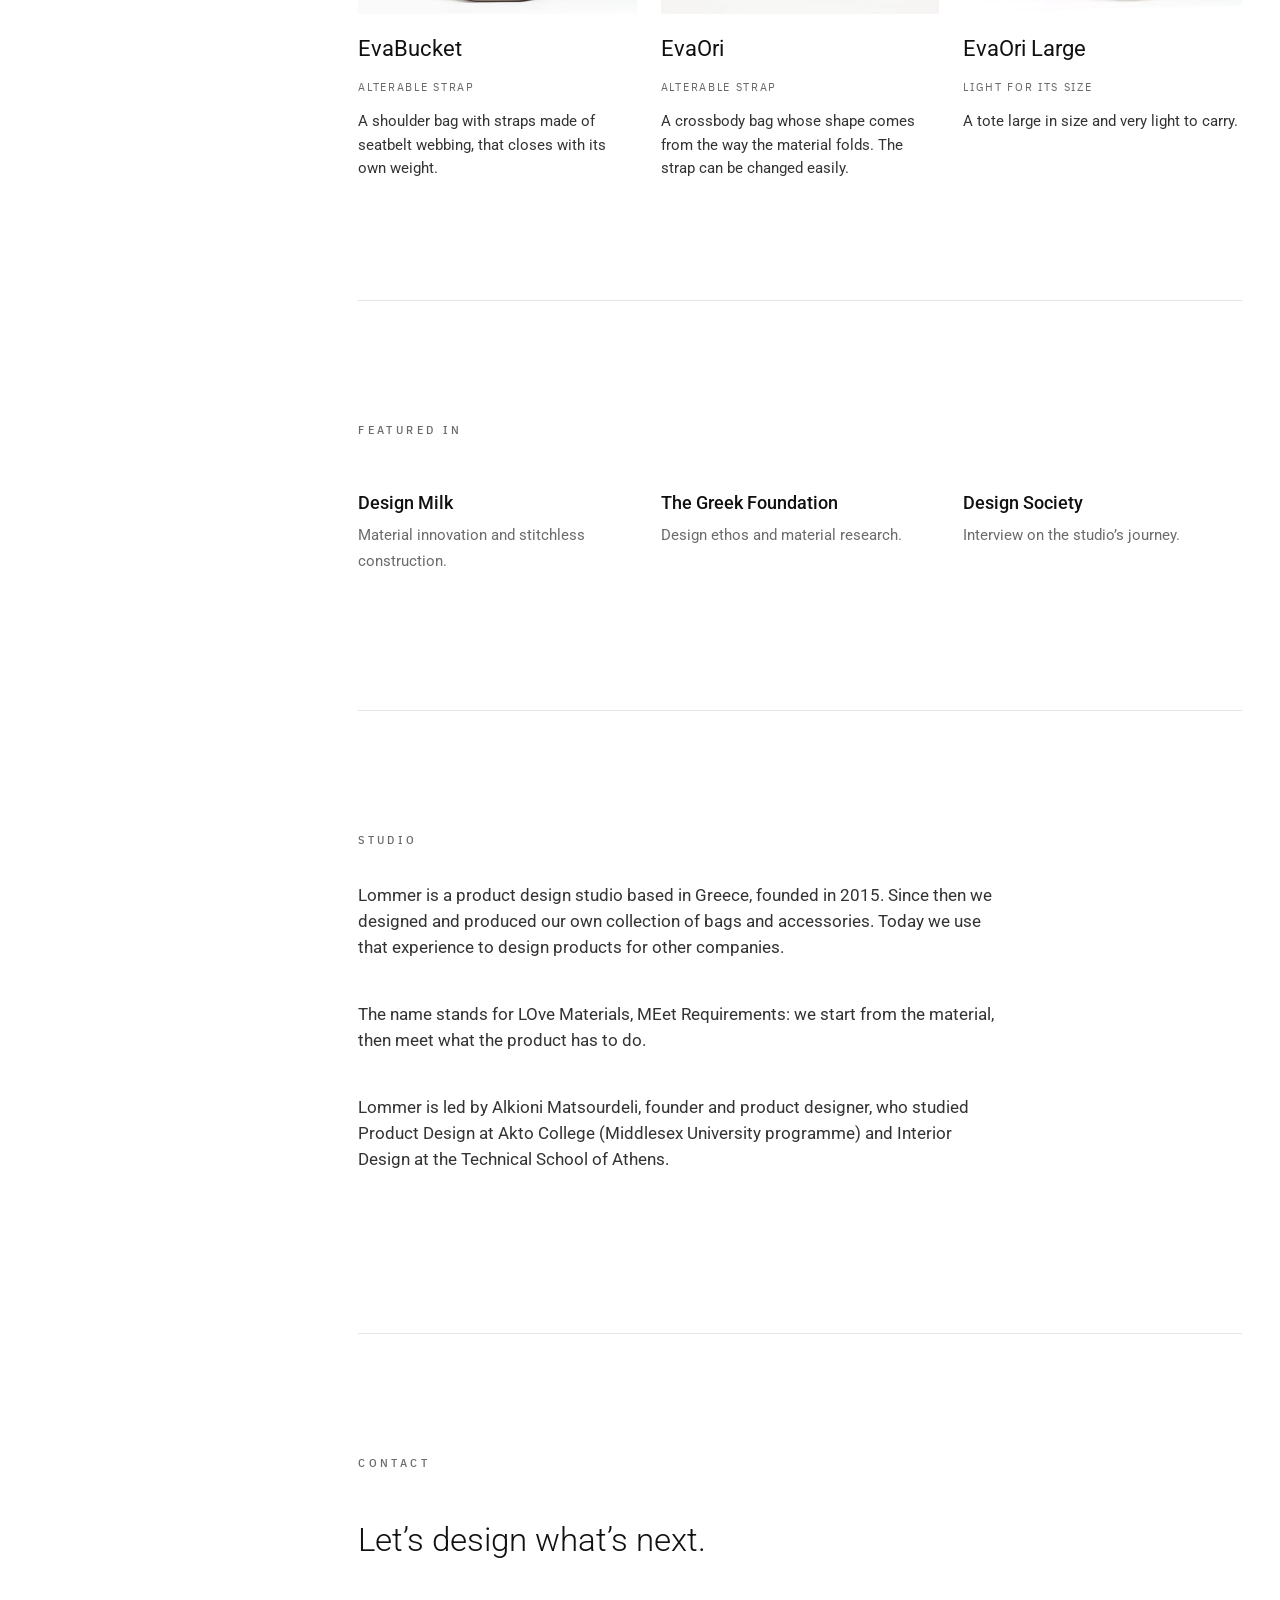
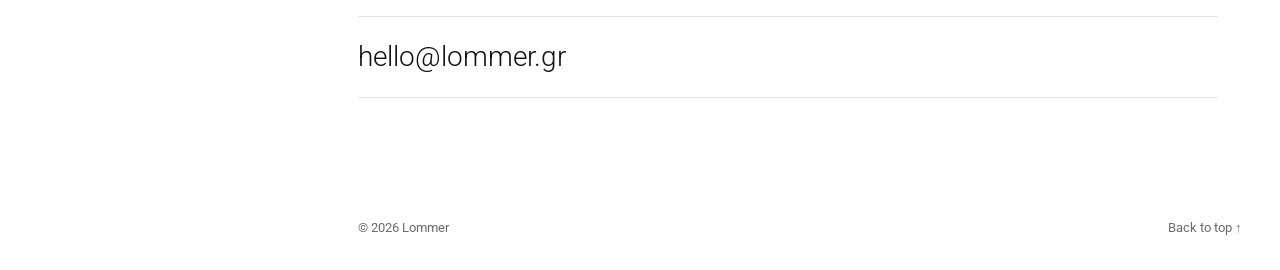
==== commit 0fd71b5e: "Add product and client photos, new hero, favicon and content updates - Add photos for all collection" ====
--- a/index.html
+++ b/index.html
@@ -29,11 +29,12 @@
   <!-- Icons -->
   <link rel="icon" href="favicon.ico" sizes="any">
   <link rel="icon" type="image/png" sizes="32x32" href="assets/img/favicon-32.png">
+  <link rel="icon" type="image/png" sizes="48x48" href="assets/img/favicon-48.png">
   <link rel="apple-touch-icon" href="assets/img/apple-touch-icon.png">
   <link rel="preconnect" href="https://fonts.googleapis.com">
   <link rel="preconnect" href="https://fonts.gstatic.com" crossorigin>
   <link href="https://fonts.googleapis.com/css2?family=Roboto:wght@300;400;500&family=IBM+Plex+Sans+Condensed:wght@400;500&display=swap" rel="stylesheet">
-  <link rel="stylesheet" href="style.css?v=19">
+  <link rel="stylesheet" href="style.css?v=21">
   <link rel="alternate" type="text/plain" href="https://lommer.design/llms.txt" title="Summary for AI agents">
   <script type="application/ld+json">
   {
@@ -47,7 +48,6 @@
     "founder": { "@type": "Person", "name": "Alkioni Matsourdeli", "jobTitle": "Founder and product designer" },
     "address": { "@type": "PostalAddress", "addressCountry": "GR" },
     "email": "hello@lommer.gr",
-    "telephone": "+306973232662",
     "logo": "https://lommer.design/assets/img/logo-black.png",
     "sameAs": [
       "https://www.instagram.com/lommer.design/",
@@ -92,7 +92,7 @@
 
   <!-- ENTRY -->
   <section class="entry">
-    <figure class="img img--hero reveal"><img src="assets/img/contact-rocks.webp" alt="Hands holding a tan E.V.A. tote over red rocks" fetchpriority="high"></figure>
+    <figure class="img img--hero reveal"><img src="assets/img/hero-texture-lommer.webp" alt="Close-up of black textured E.V.A. with the metal LOMMER tag and a snap button" fetchpriority="high"></figure>
   </section>
 
   <!-- WHAT WE DO -->
@@ -152,7 +152,7 @@
       </div>
     </article>
     <article class="story reveal">
-      <figure class="img img--ph"><span>TEDxAcademy photo</span></figure>
+      <figure class="img"><img src="assets/img/brand-tedx.webp" alt="Two visitors carrying the black TEDxAcademy goodie bags" loading="lazy" decoding="async"></figure>
       <div class="story__body">
         <h3 class="story__name">TEDxAcademy</h3>
         <p class="story__tag">Event goodie bags</p>
@@ -164,7 +164,7 @@
       </div>
     </article>
     <article class="story story--flip reveal">
-      <figure class="img img--ph"><span>Muses Estate Winery photo</span></figure>
+      <figure class="img"><img src="assets/img/brand-muses.webp" alt="Black E.V.A. gift case holding four Muses Estate wine bottles" loading="lazy" decoding="async"></figure>
       <div class="story__body">
         <h3 class="story__name">Muses Estate Winery</h3>
         <p class="story__tag">Gift cases for wine</p>
@@ -174,18 +174,6 @@
         </dl>
       </div>
     </article>
-    <article class="story reveal">
-      <figure class="img img--ph"><span>Kalopsia photo</span></figure>
-      <div class="story__body">
-        <h3 class="story__name">Kalopsia</h3>
-        <p class="story__tag">Cases for sunglasses</p>
-        <dl class="story__facts">
-          <dt>The request</dt><dd>Cases for the brand’s sunglasses, made to the specifications they gave us.</dd>
-          <dt>What we did</dt><dd>We designed and produced the cases.</dd>
-          <dt>Quantity</dt><dd>260 pieces</dd>
-        </dl>
-      </div>
-    </article>
   </section>
 
   <!-- OUR COLLECTION -->
@@ -193,7 +181,7 @@
     <h2 class="h reveal">Our collection</h2>
     <p class="text text--lg reveal">EvaFamily, our philosophy in action</p>
     <p class="text reveal">Our own collection, launched in 2015 and including our award-winning pieces, shows how we think and work.</p>
-    <figure class="img img--wide reveal"><img src="assets/img/court-evapack.webp" alt="EvaPack bags on a purple court" loading="lazy" decoding="async"></figure>
+    <figure class="img img--wide reveal"><img src="assets/img/court-evapack-wide.webp" alt="EvaPack bags on a purple court" loading="lazy" decoding="async"></figure>
 
     <div class="trio">
       <article class="reveal">
@@ -223,45 +211,44 @@
         <p class="text">We wanted a bag that protects its contents without a zip or a lock. A sailing rope passes through itself to form the handle, secure the contents and keep the shoulder straps even, with no extra parts. It is designed as an anti-theft solution.</p>
       </article>
       <article class="product product--award reveal">
-        <figure class="img"><img src="assets/img/evatwo-mosaic.webp" alt="EvaTwo" loading="lazy" decoding="async"></figure>
+        <figure class="img"><img src="assets/img/evatwo.webp" alt="EvaTwo tote in tan with black seatbelt straps" loading="lazy" decoding="async"></figure>
         <h3 class="h3">EvaTwo</h3>
         <p class="small">Silver · A’ Design Award, 2016 · Fashion &amp; Travel Accessories Design</p>
         <p class="text">A lightweight tote made from a single sheet of E.V.A. and automotive seatbelt webbing. The strap carries the weight and the user can change it easily, to suit their mood.</p>
       </article>
 
-      <!-- The other products: replace each placeholder with its photo when it arrives -->
-      <article class="product reveal">
-        <figure class="img img--ph"><span>EvaPocket Crossbody</span></figure>
+      <article class="product reveal">
+        <figure class="img"><img src="assets/img/evapocket-crossbody.webp" alt="EvaPocket Crossbody in tan with a cream lid" loading="lazy" decoding="async"></figure>
         <h3 class="h3">EvaPocket Crossbody</h3>
         <p class="small">ALTERABLE LID</p>
         <p class="text">A crossbody bag with interchangeable lids, so the same bag can take different combinations.</p>
       </article>
       <article class="product reveal">
-        <figure class="img img--ph"><span>EvaClutch</span></figure>
+        <figure class="img"><img src="assets/img/evaclutch.webp" alt="EvaClutch in cream" loading="lazy" decoding="async"></figure>
         <h3 class="h3">EvaClutch</h3>
         <p class="small">ALTERABLE LID</p>
         <p class="text">A minimal clutch made of two parts, a case and a lid, joined with snap buttons. The lid can be swapped for another colour or design.</p>
       </article>
       <article class="product reveal">
-        <figure class="img img--ph"><span>Eva75</span></figure>
+        <figure class="img"><img src="assets/img/eva75.webp" alt="Eva75 tote in tan with a black seatbelt strap" loading="lazy" decoding="async"></figure>
         <h3 class="h3">Eva75</h3>
         <p class="small">STRAPS CARRY THE WEIGHT</p>
         <p class="text">A tote for work and everyday use, with room for a laptop. Its seatbelt straps run down the whole bag, so they carry the weight of what’s inside.</p>
       </article>
       <article class="product reveal">
-        <figure class="img img--ph"><span>EvaBucket</span></figure>
+        <figure class="img"><img src="assets/img/evabucket.webp" alt="EvaBucket in cream with a black seatbelt strap" loading="lazy" decoding="async"></figure>
         <h3 class="h3">EvaBucket</h3>
         <p class="small">ALTERABLE STRAP</p>
-        <p class="text">A shoulder bag with straps made of seatbelt webbing. A metal end piece, inspired by Montgomery toggles, lets the owner change the strap.</p>
-      </article>
-      <article class="product reveal">
-        <figure class="img img--ph"><span>EvaOri</span></figure>
+        <p class="text">A shoulder bag with straps made of seatbelt webbing, that closes with its own weight.</p>
+      </article>
+      <article class="product reveal">
+        <figure class="img"><img src="assets/img/evaori.webp" alt="EvaOri crossbody in tan" loading="lazy" decoding="async"></figure>
         <h3 class="h3">EvaOri</h3>
         <p class="small">ALTERABLE STRAP</p>
         <p class="text">A crossbody bag whose shape comes from the way the material folds. The strap can be changed easily.</p>
       </article>
       <article class="product reveal">
-        <figure class="img img--ph"><span>EvaOri Large</span></figure>
+        <figure class="img"><img src="assets/img/evaori-large.webp" alt="EvaOri Large tote in cream" loading="lazy" decoding="async"></figure>
         <h3 class="h3">EvaOri Large</h3>
         <p class="small">LIGHT FOR ITS SIZE</p>
         <p class="text">A tote large in size and very light to carry.</p>
@@ -293,7 +280,6 @@
     <p class="text text--lg reveal">Let’s design what’s next.</p>
     <ul class="contact__links reveal">
       <li><a href="mailto:hello@lommer.gr">hello@lommer.gr</a></li>
-      <li><a href="tel:+306973232662">+30 697 323 2662</a></li>
     </ul>
   </section>
 
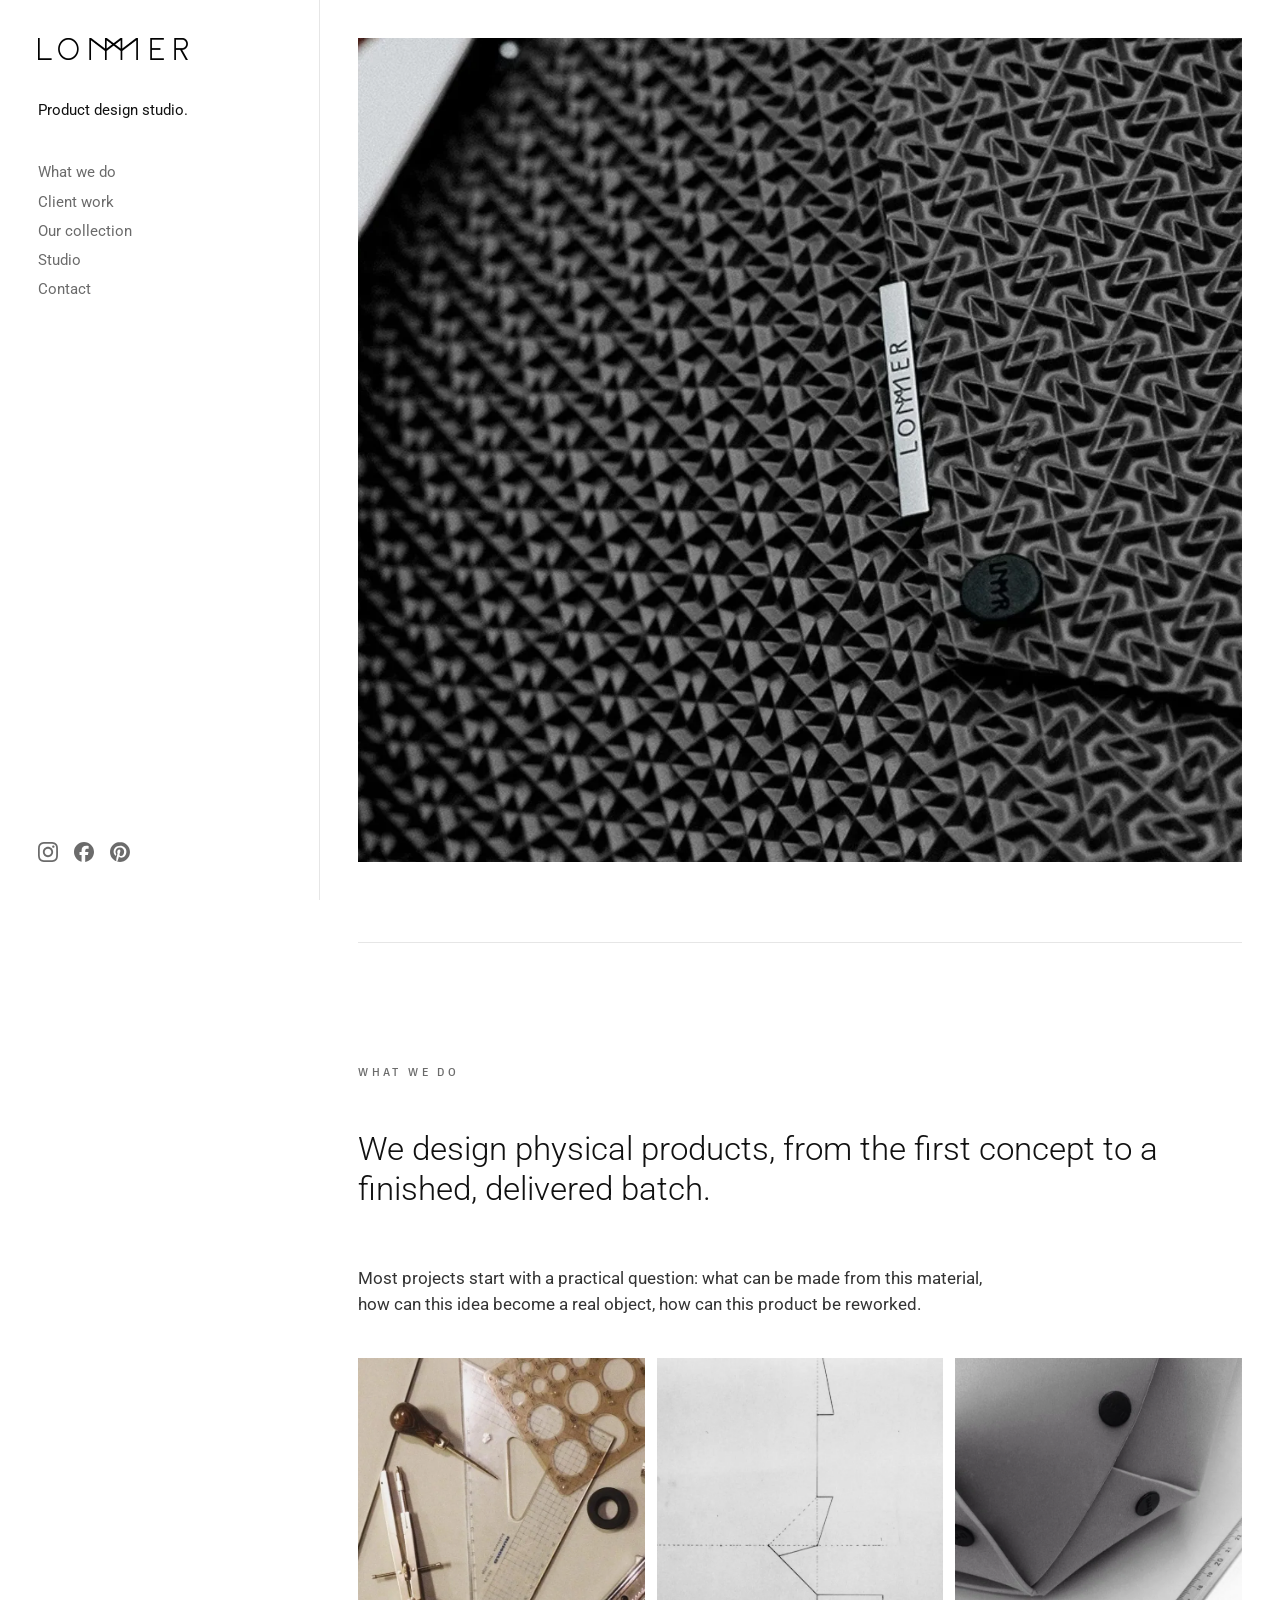
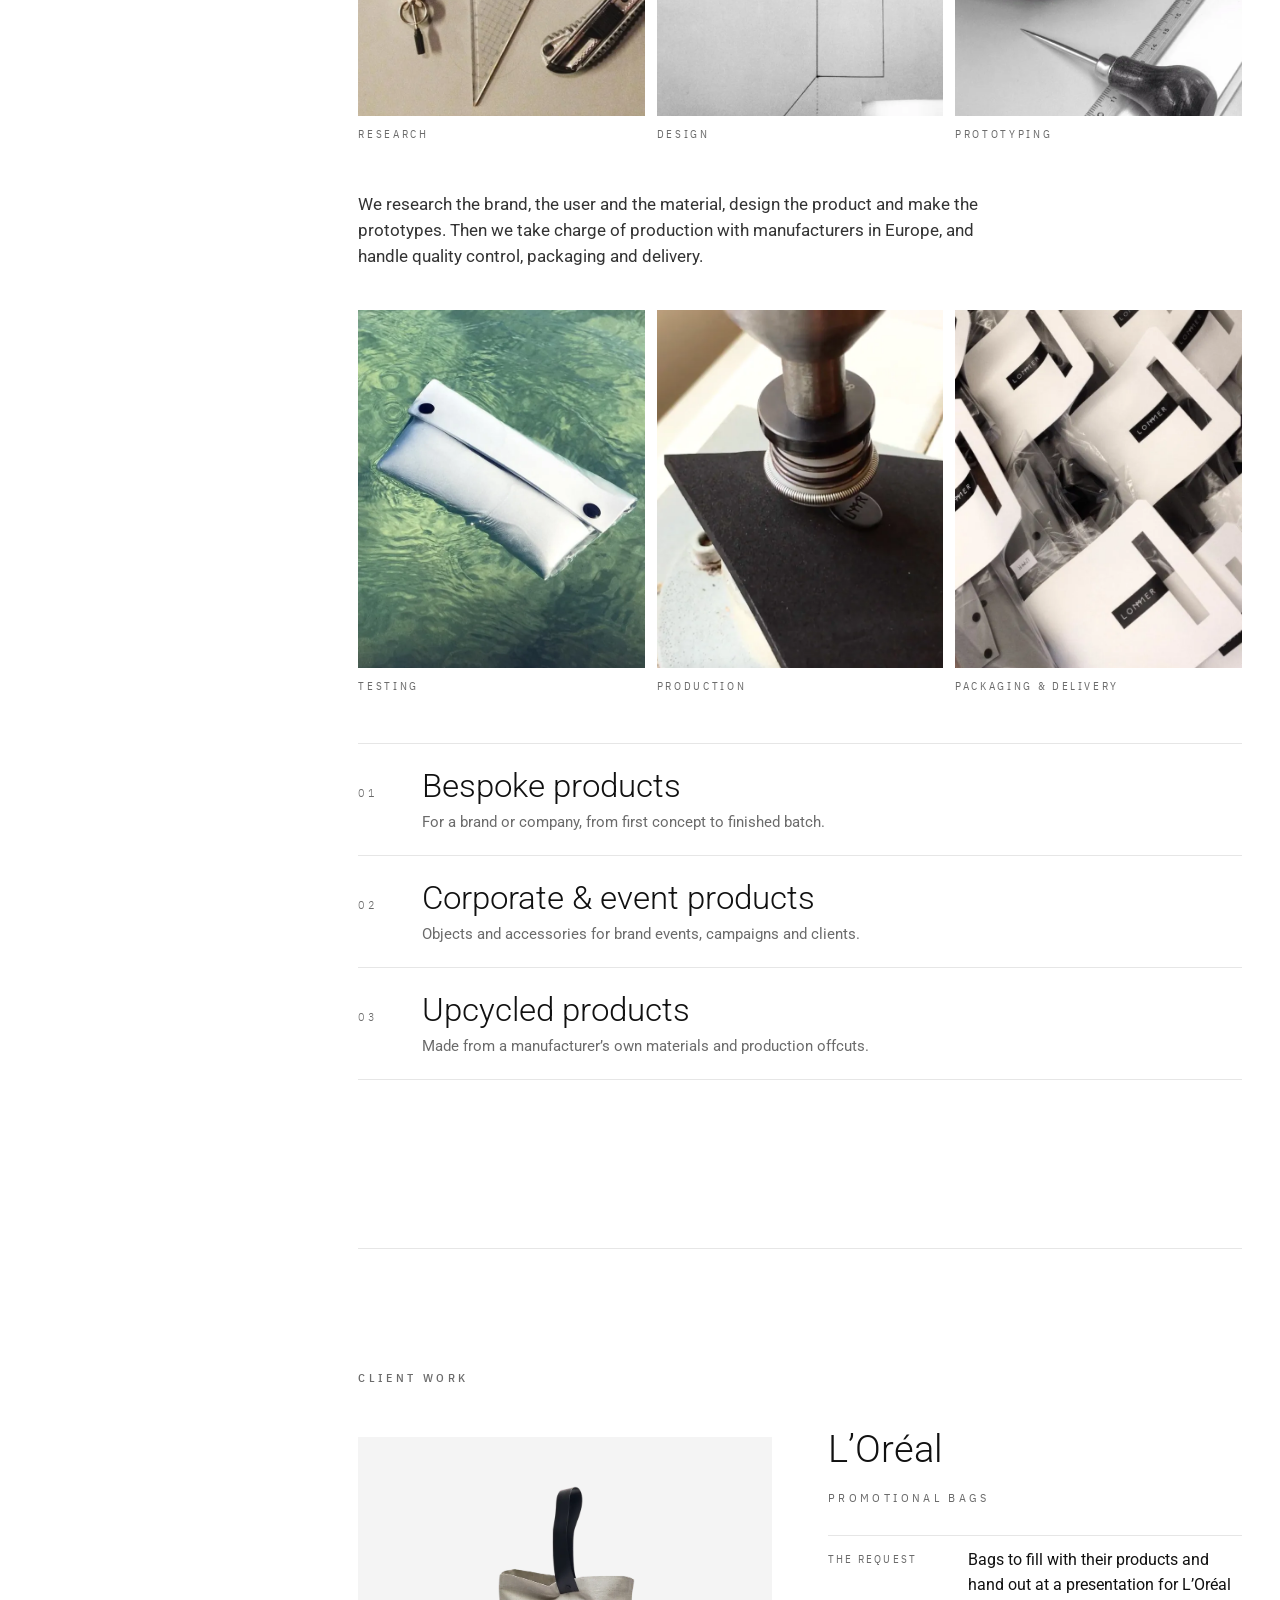
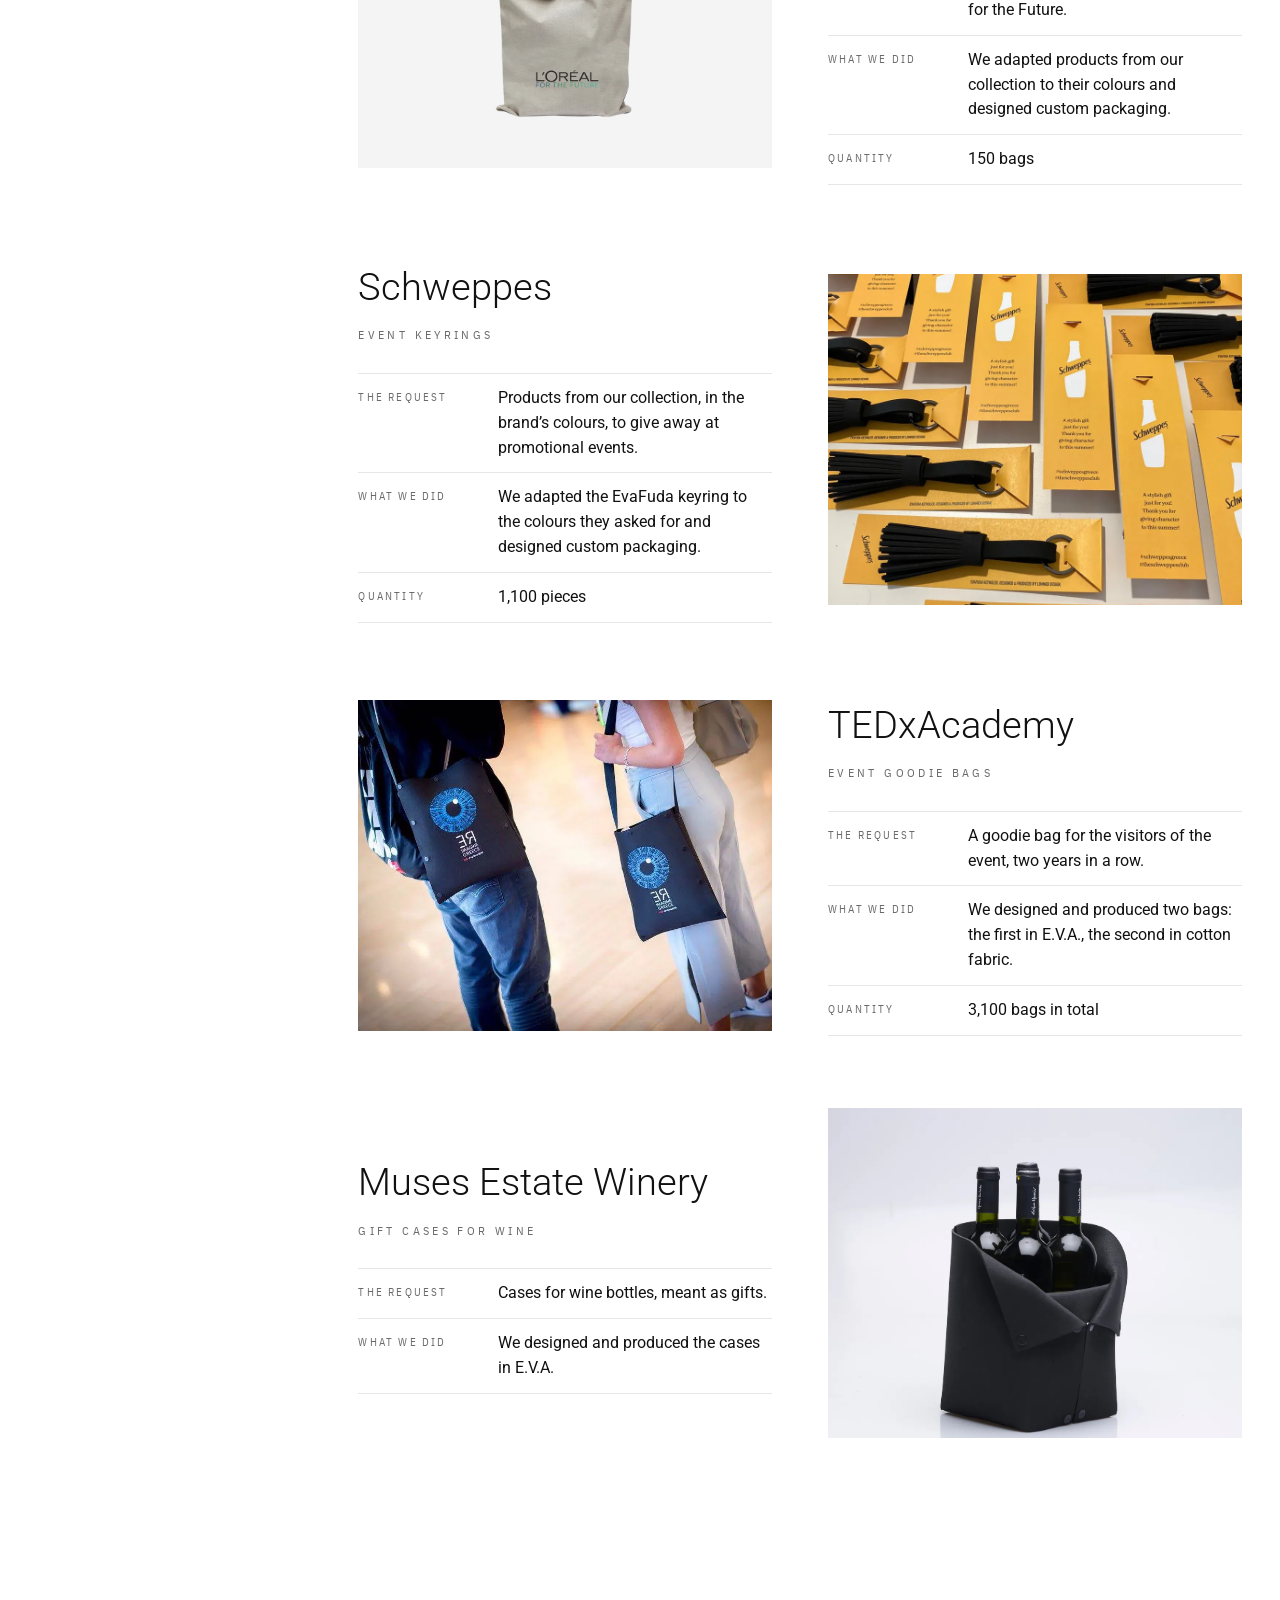
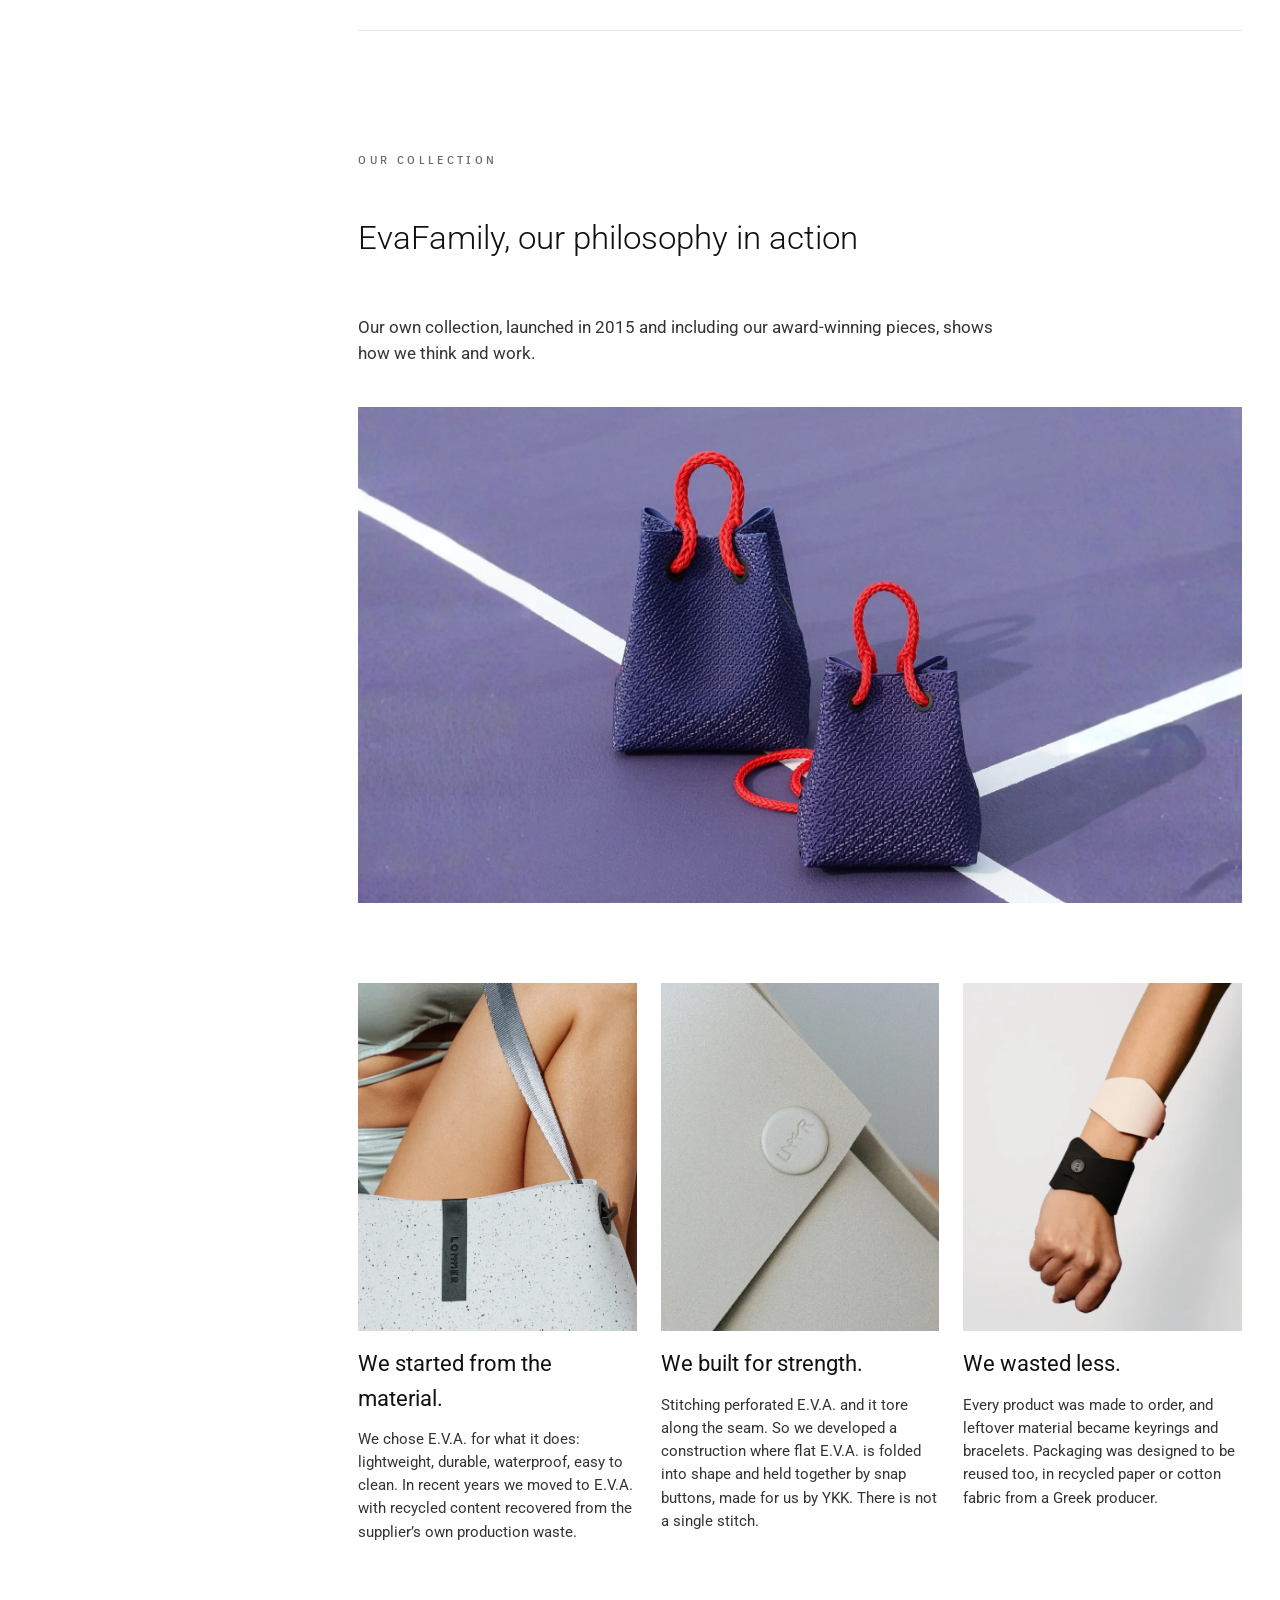
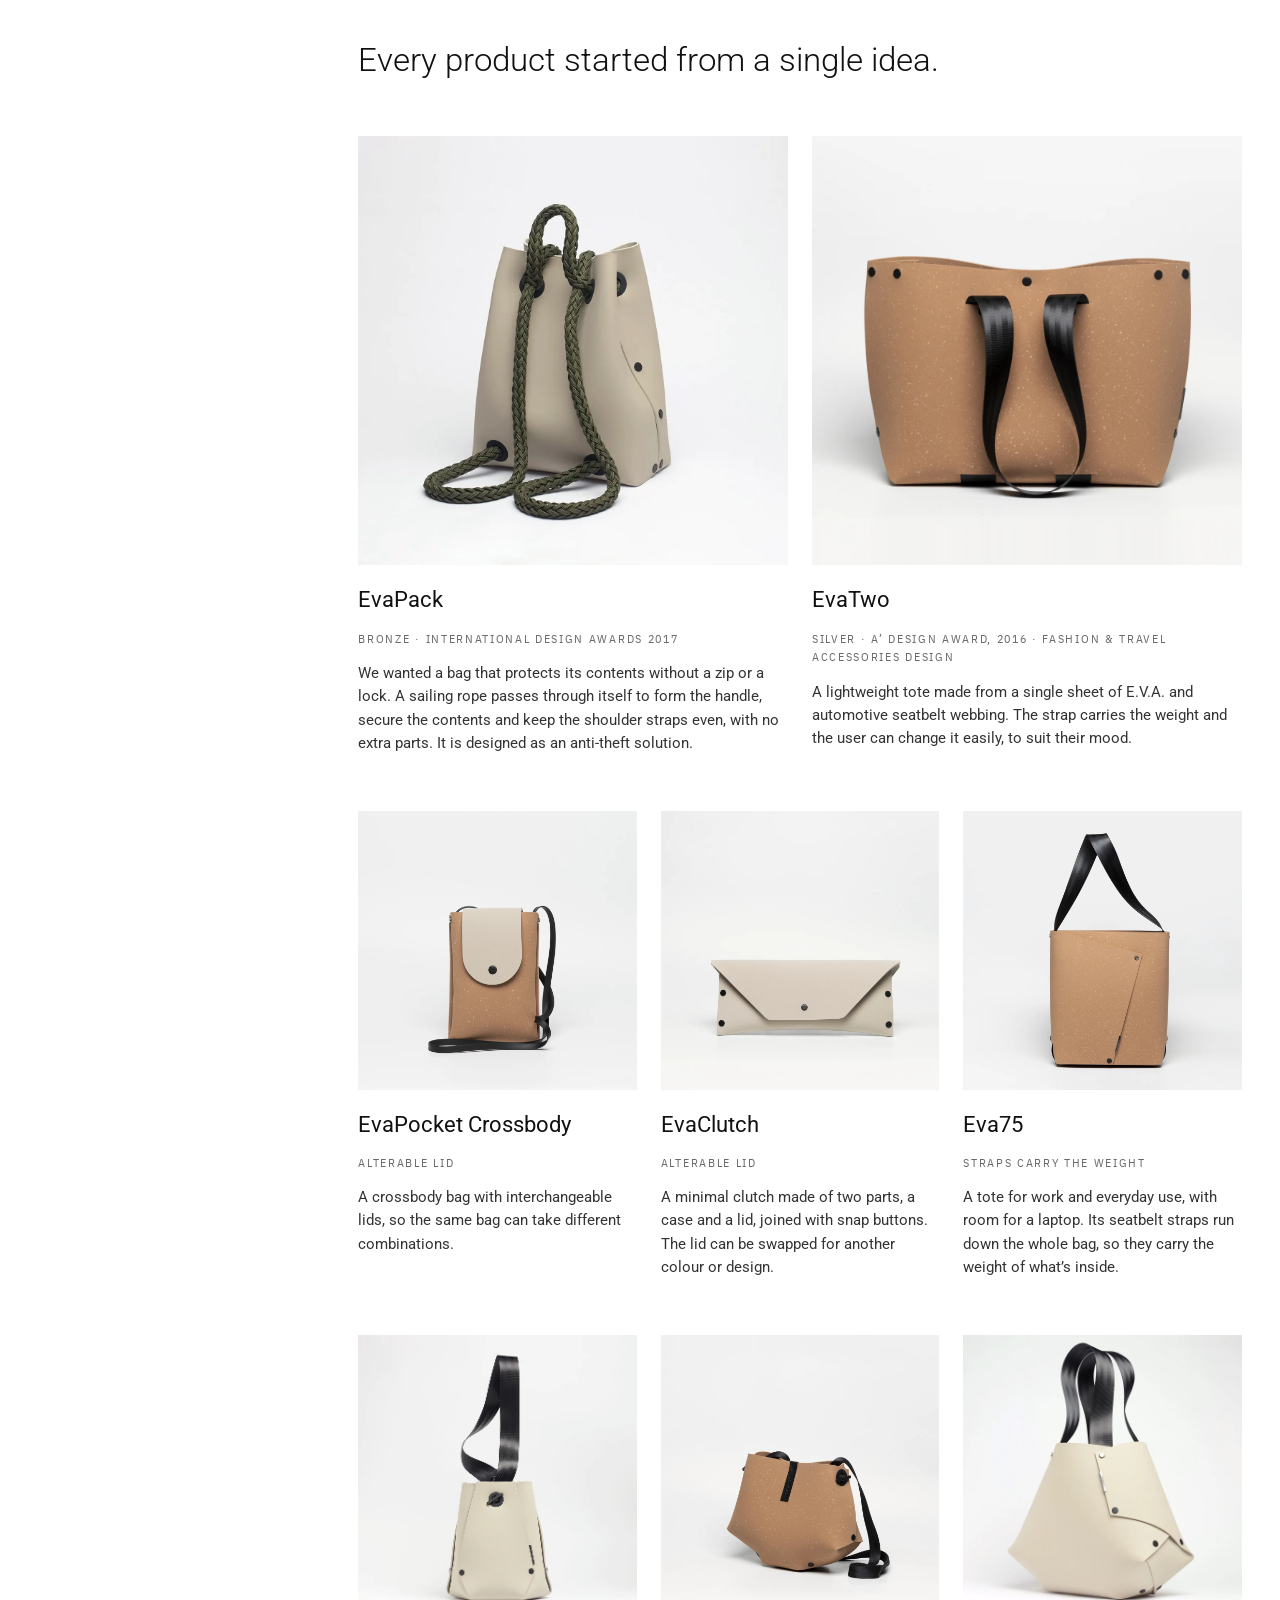
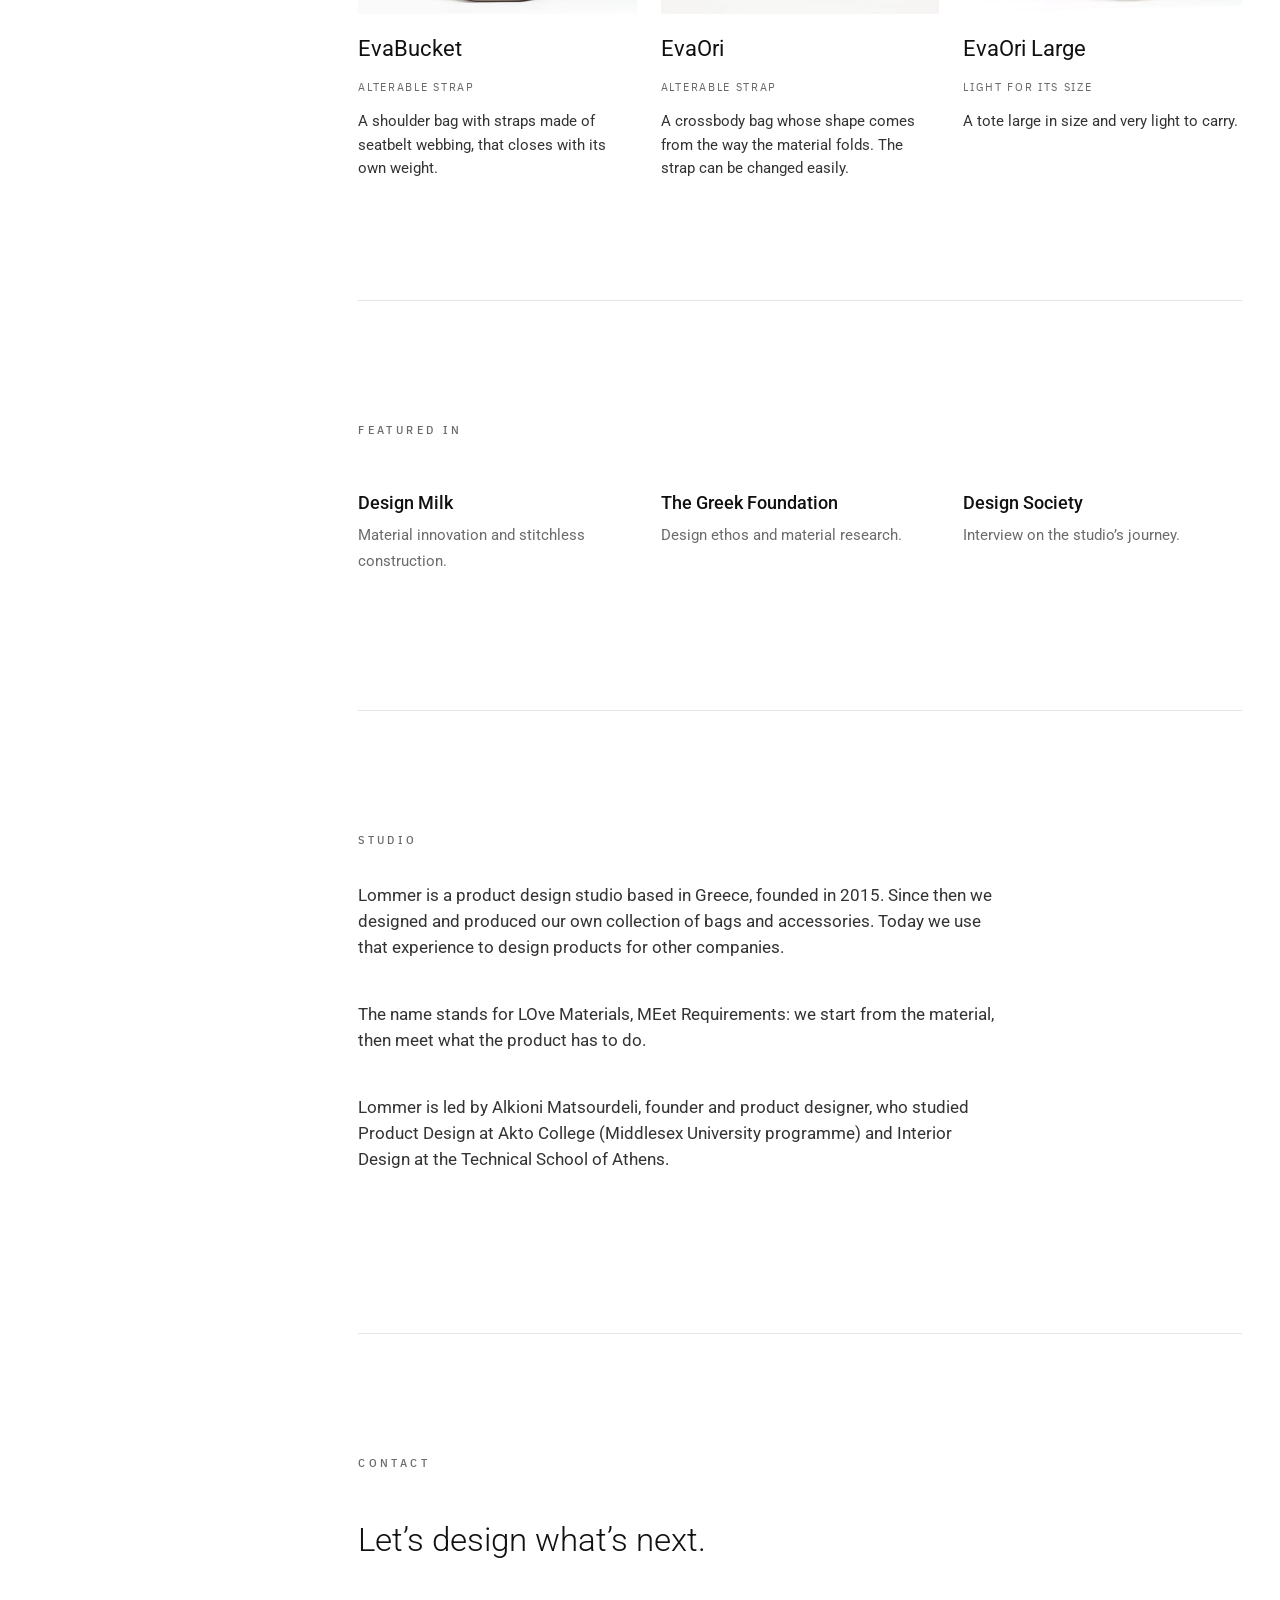
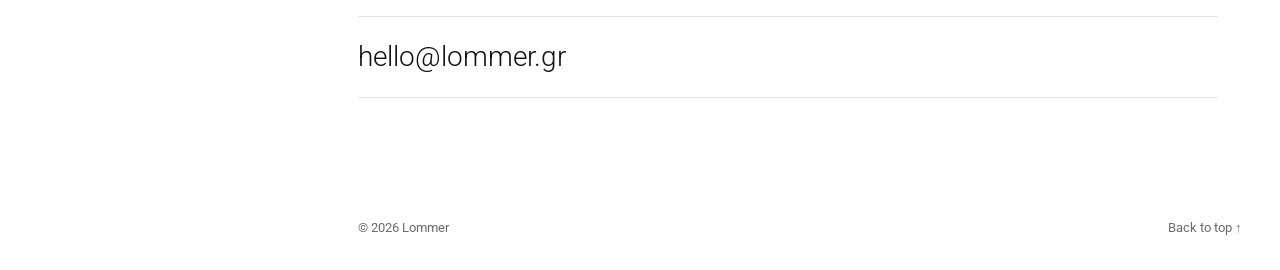
==== commit ea8c08c0: "Update link-preview image and shrink oversized photos - New og-image from the current hero, with mat" ====
--- a/index.html
+++ b/index.html
@@ -20,7 +20,7 @@
   <meta property="og:image" content="https://lommer.design/assets/img/og-image.jpg">
   <meta property="og:image:width" content="1200">
   <meta property="og:image:height" content="630">
-  <meta property="og:image:alt" content="Hands holding a tan E.V.A. tote over red rocks">
+  <meta property="og:image:alt" content="Close-up of black textured E.V.A. with the metal LOMMER tag">
   <meta name="twitter:card" content="summary_large_image">
   <meta name="twitter:title" content="Lommer — Product Design Studio">
   <meta name="twitter:description" content="Lommer is a product design studio. We design products and manage their production.">
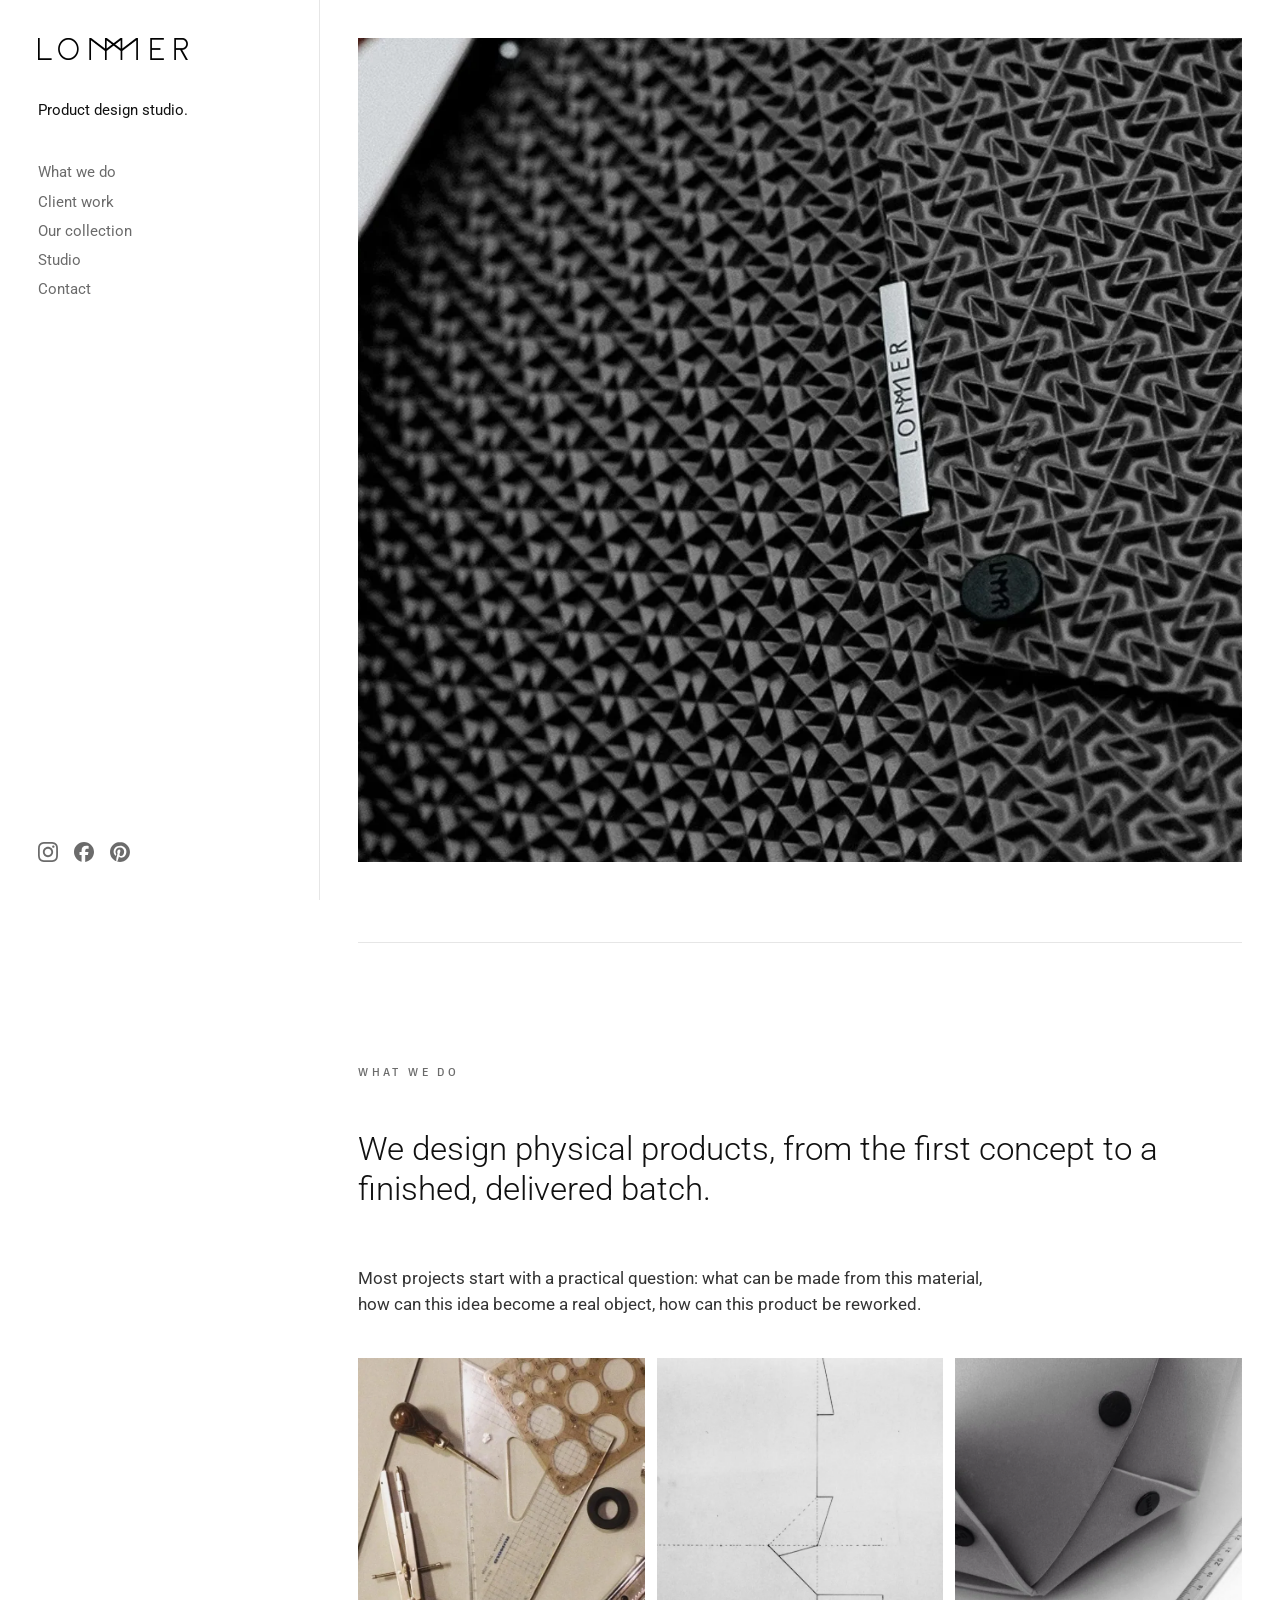
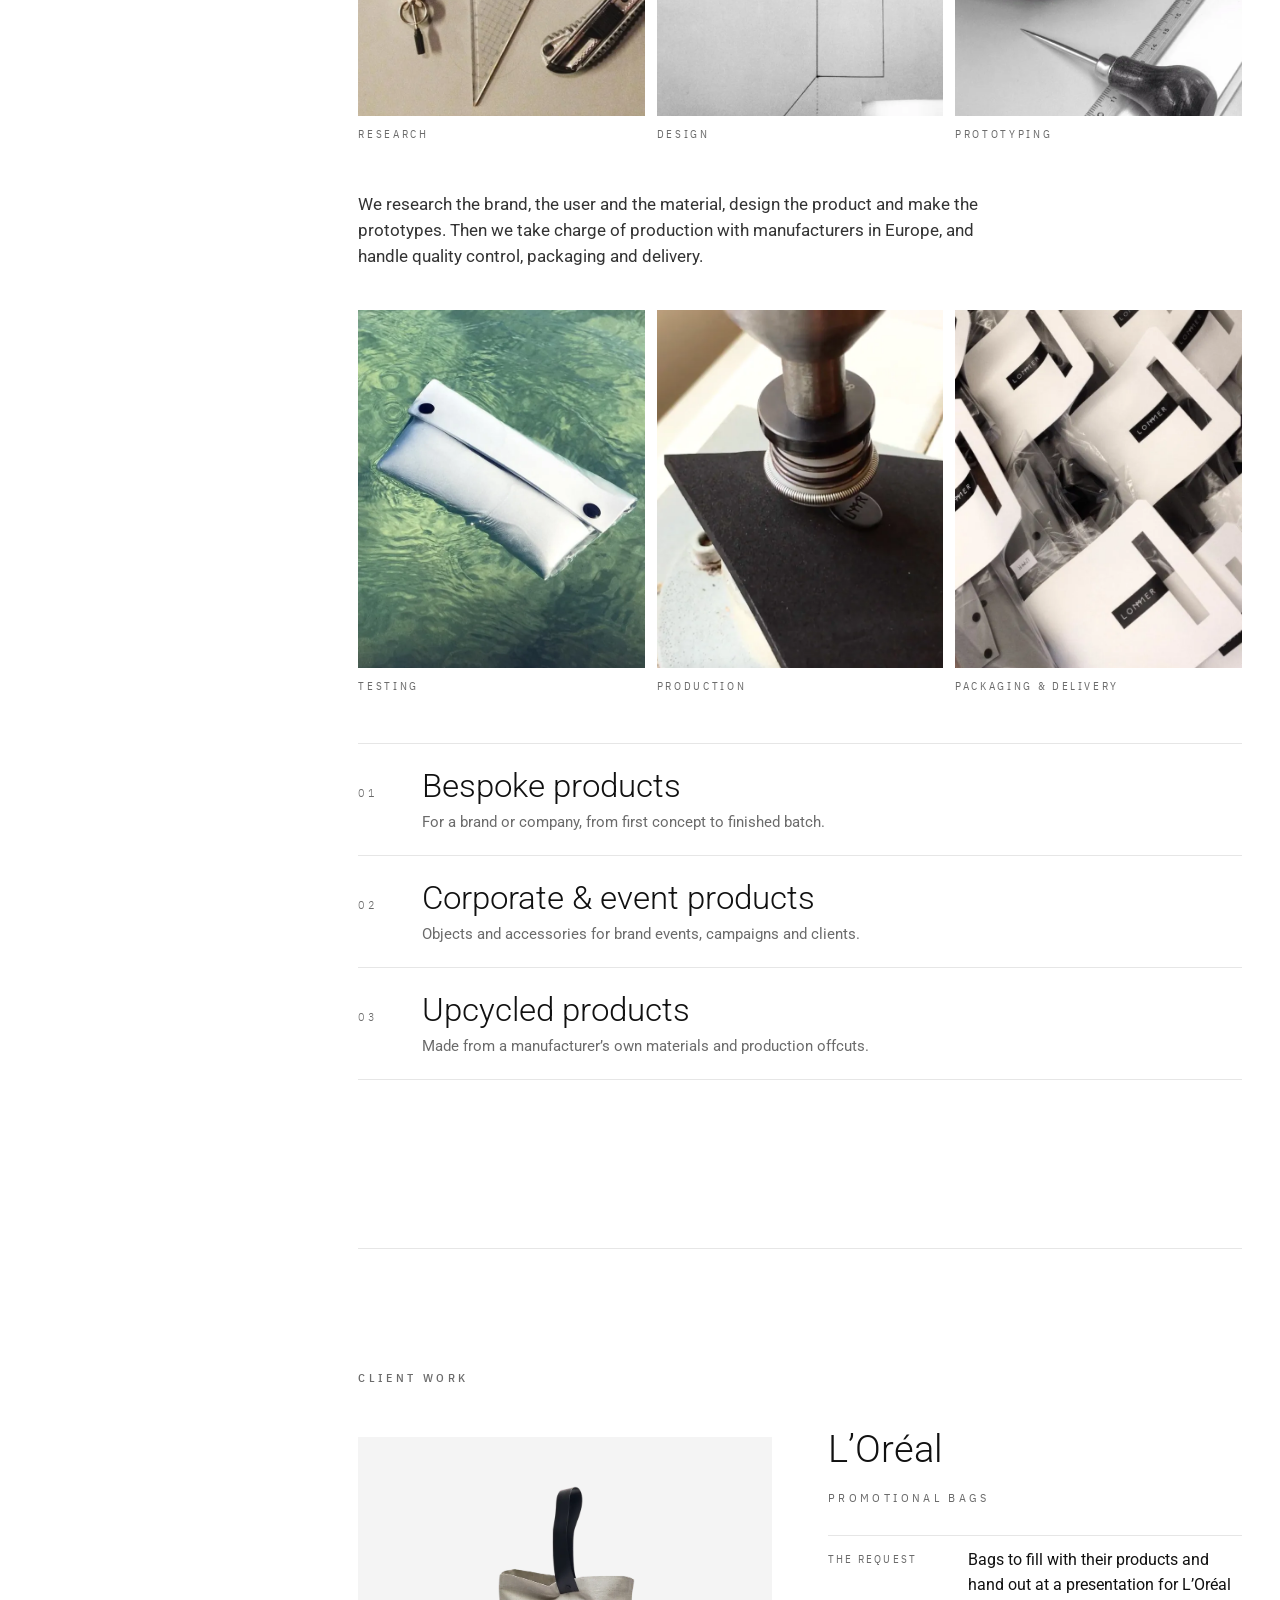
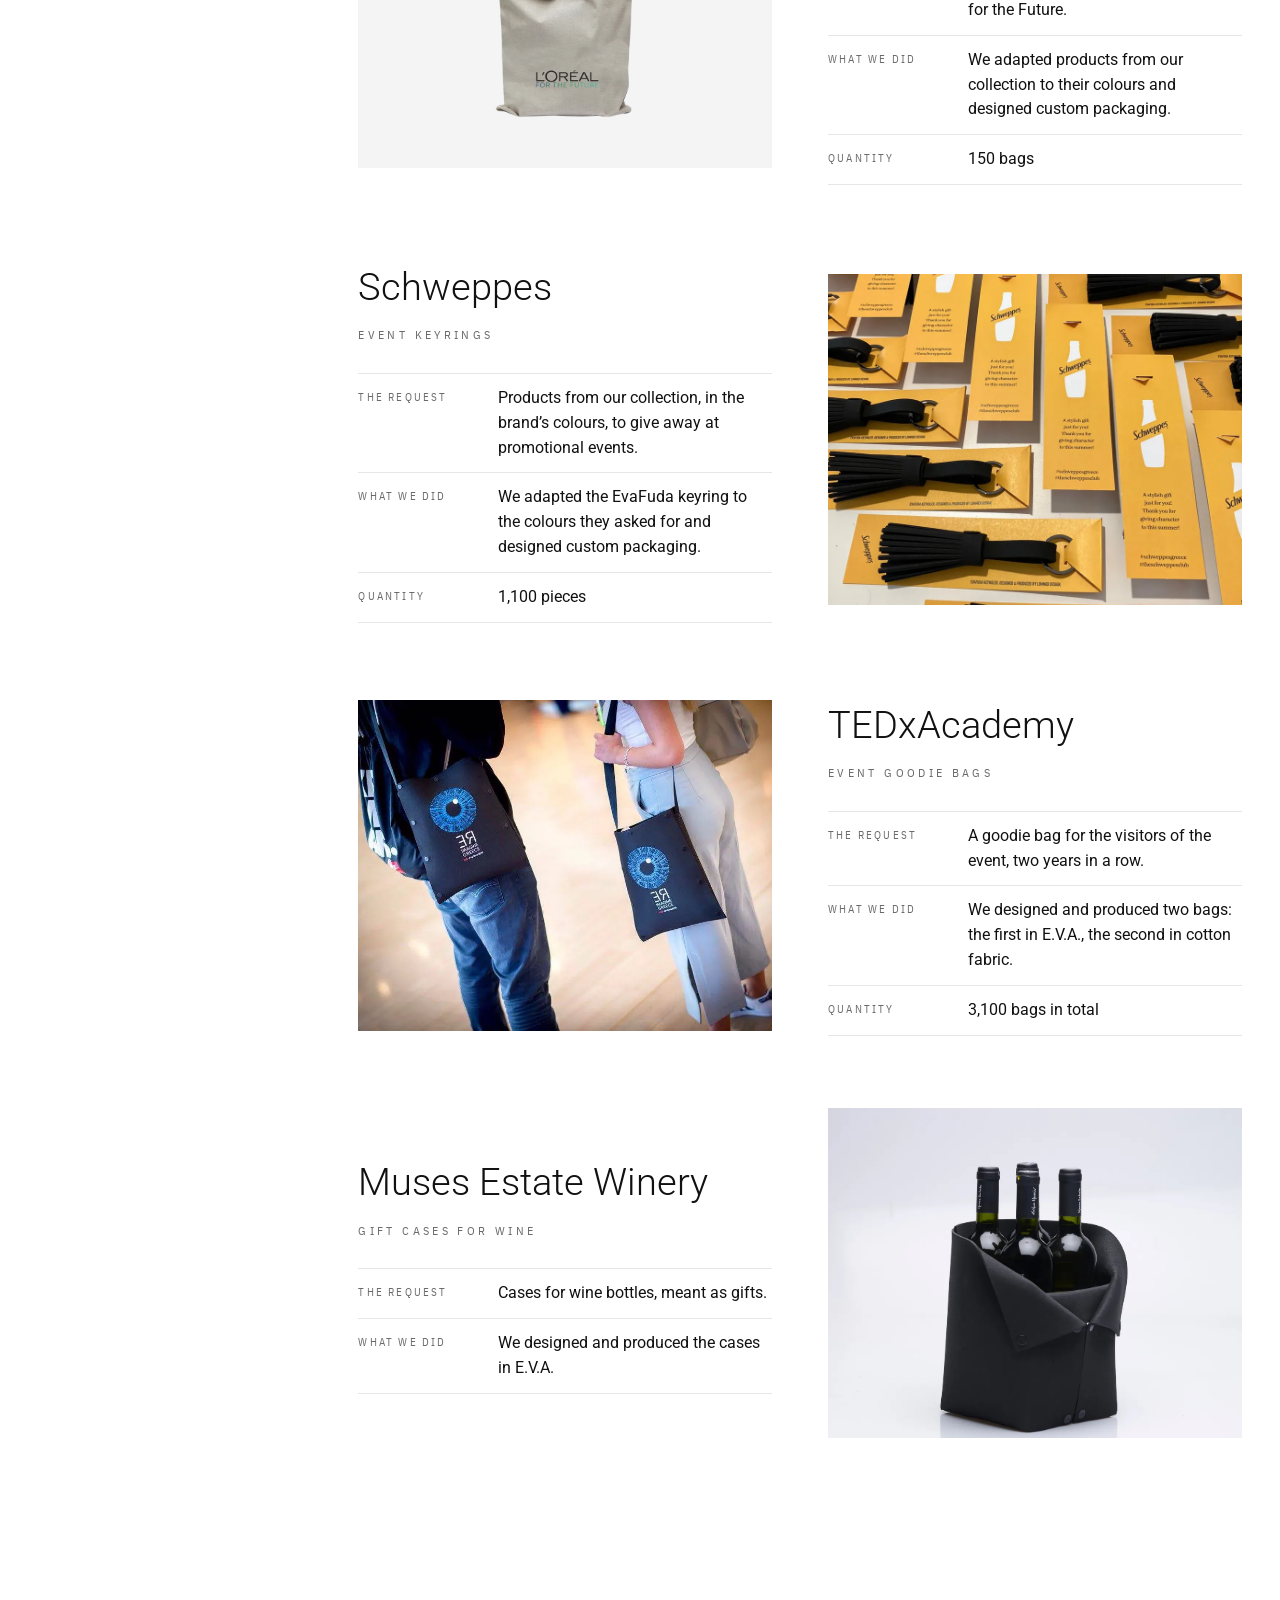
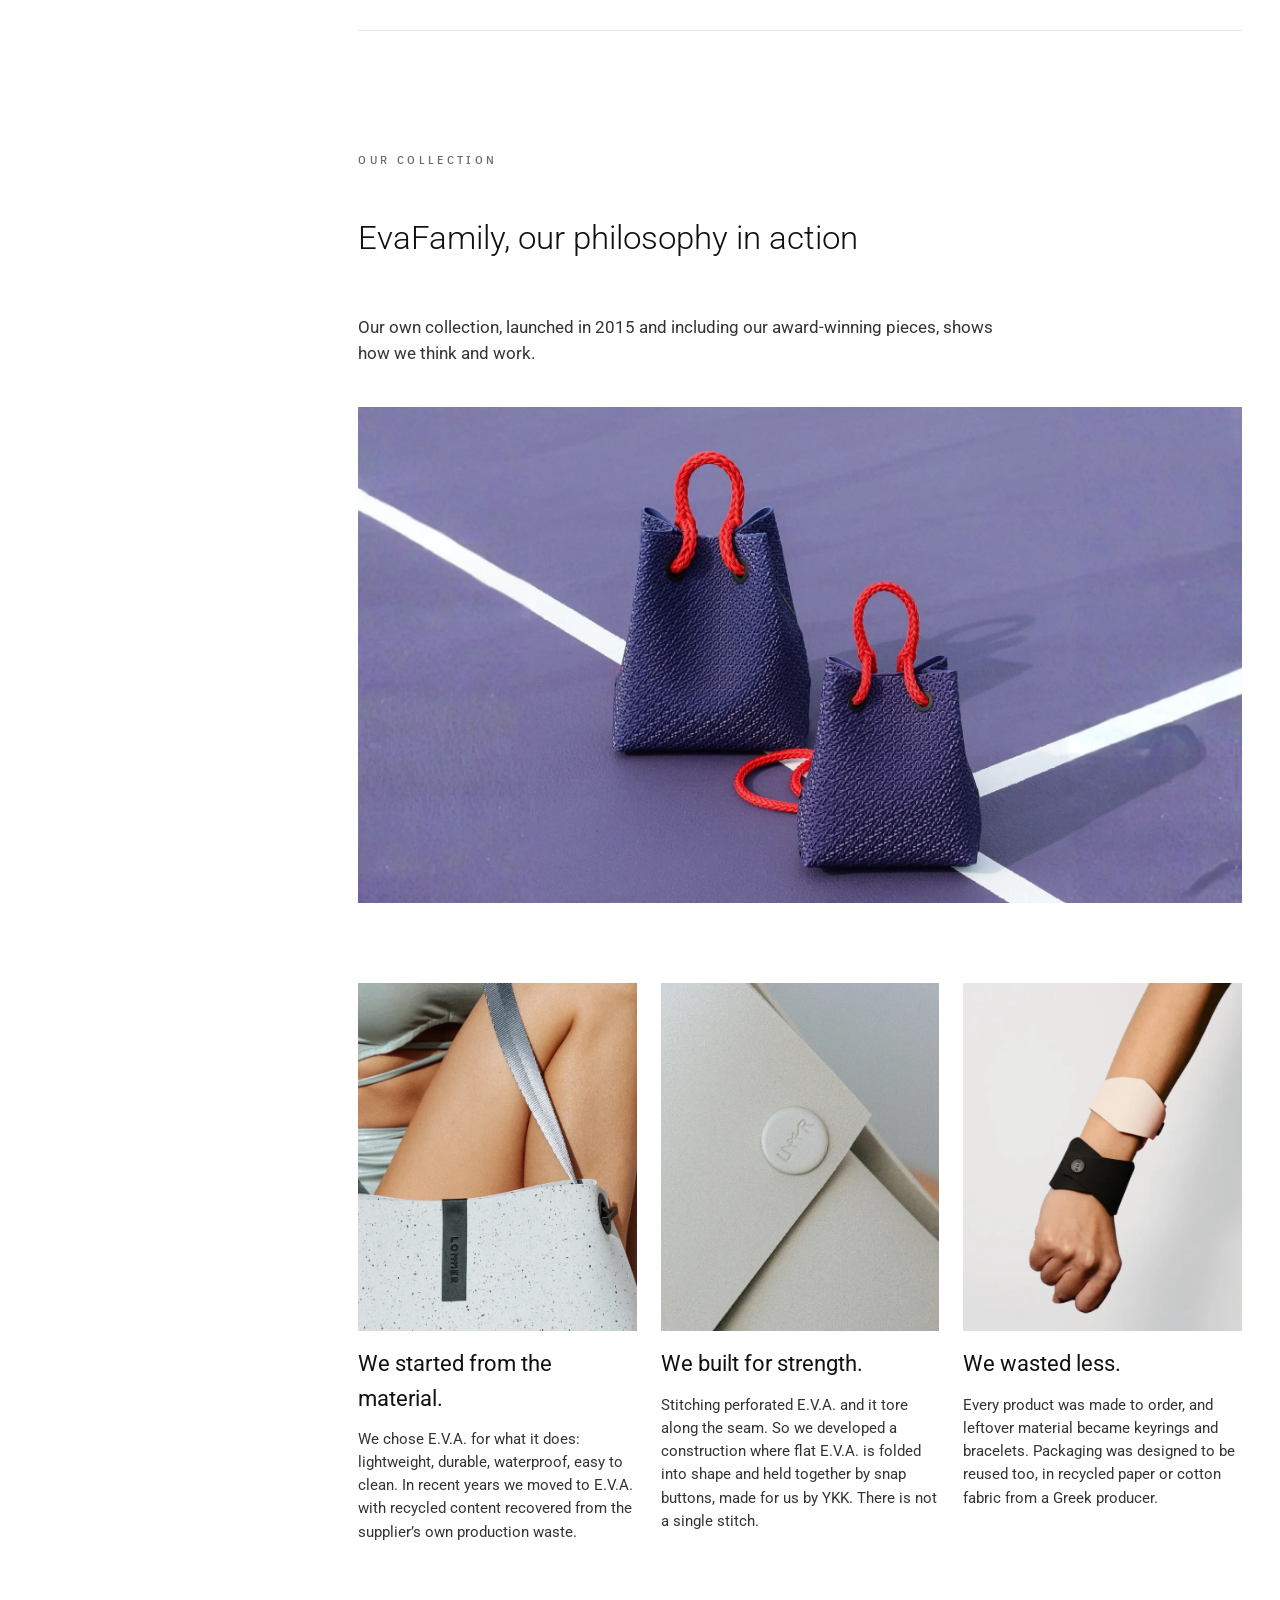
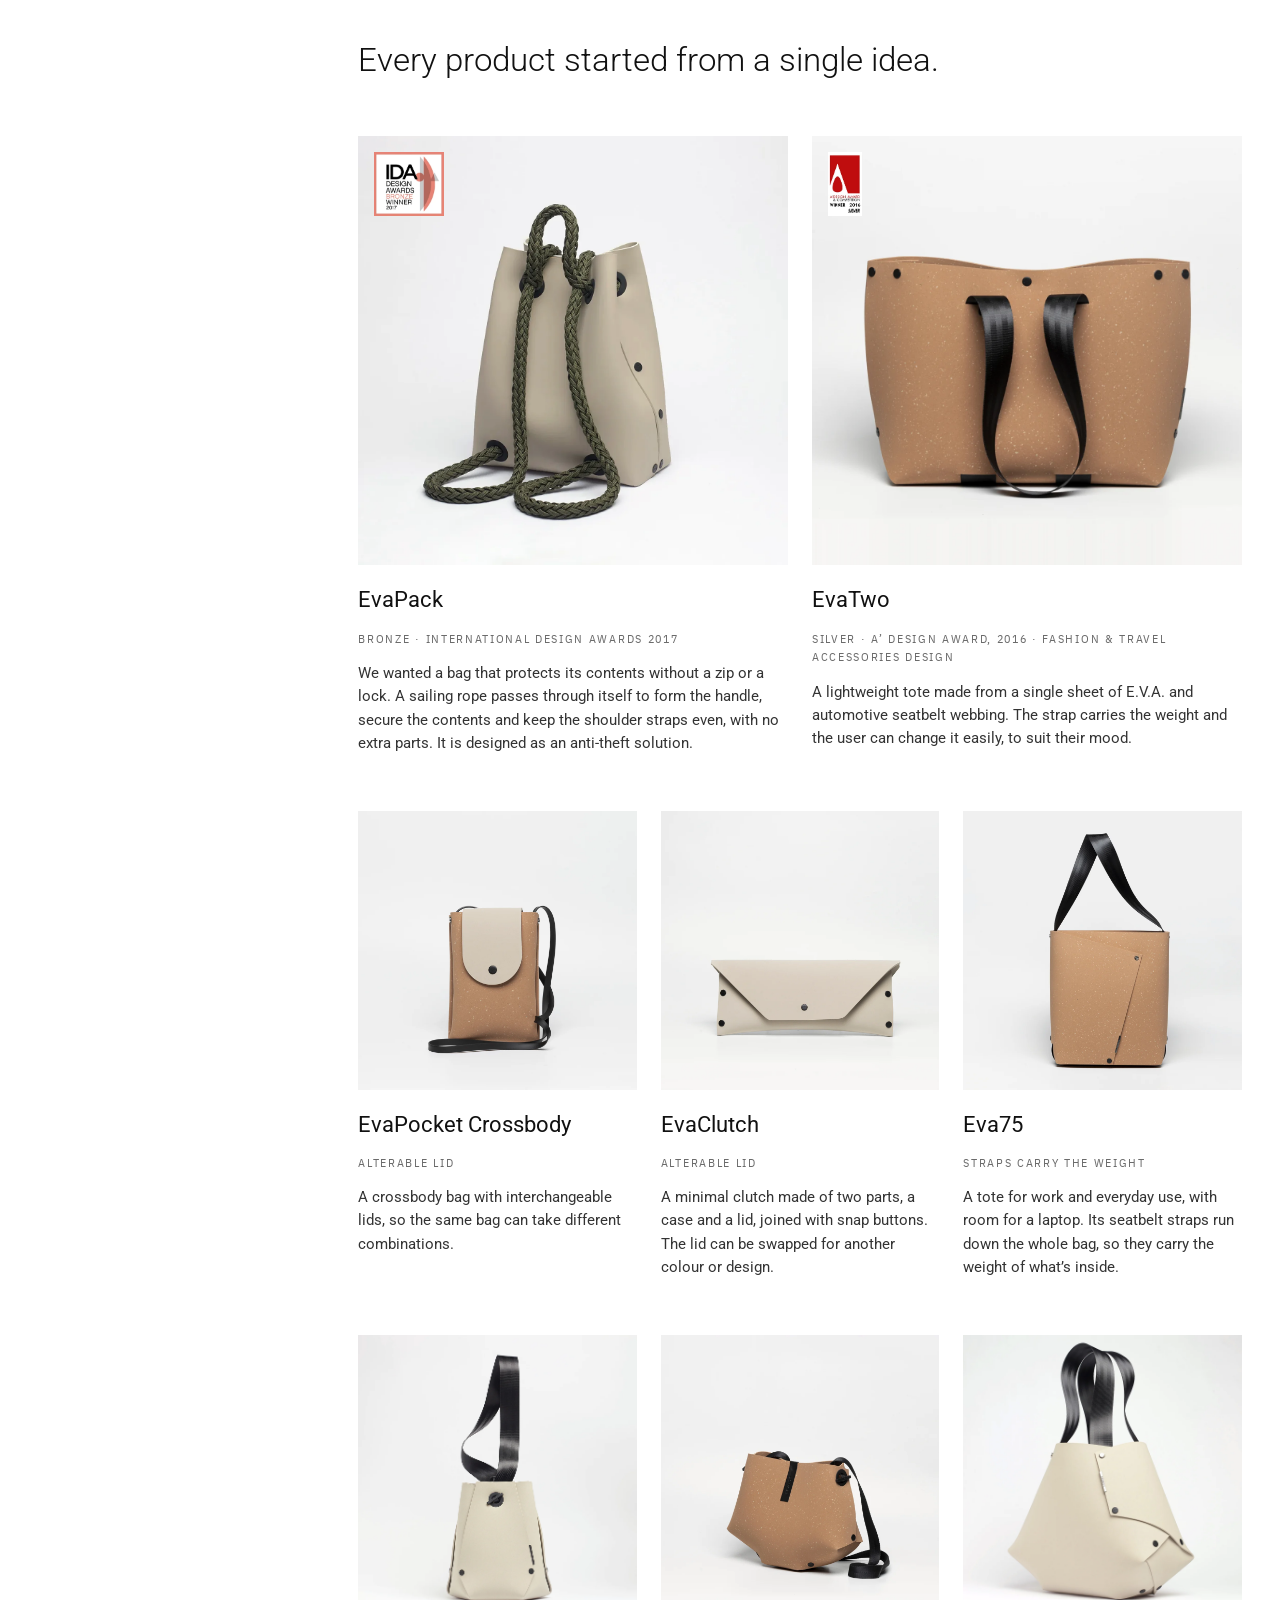
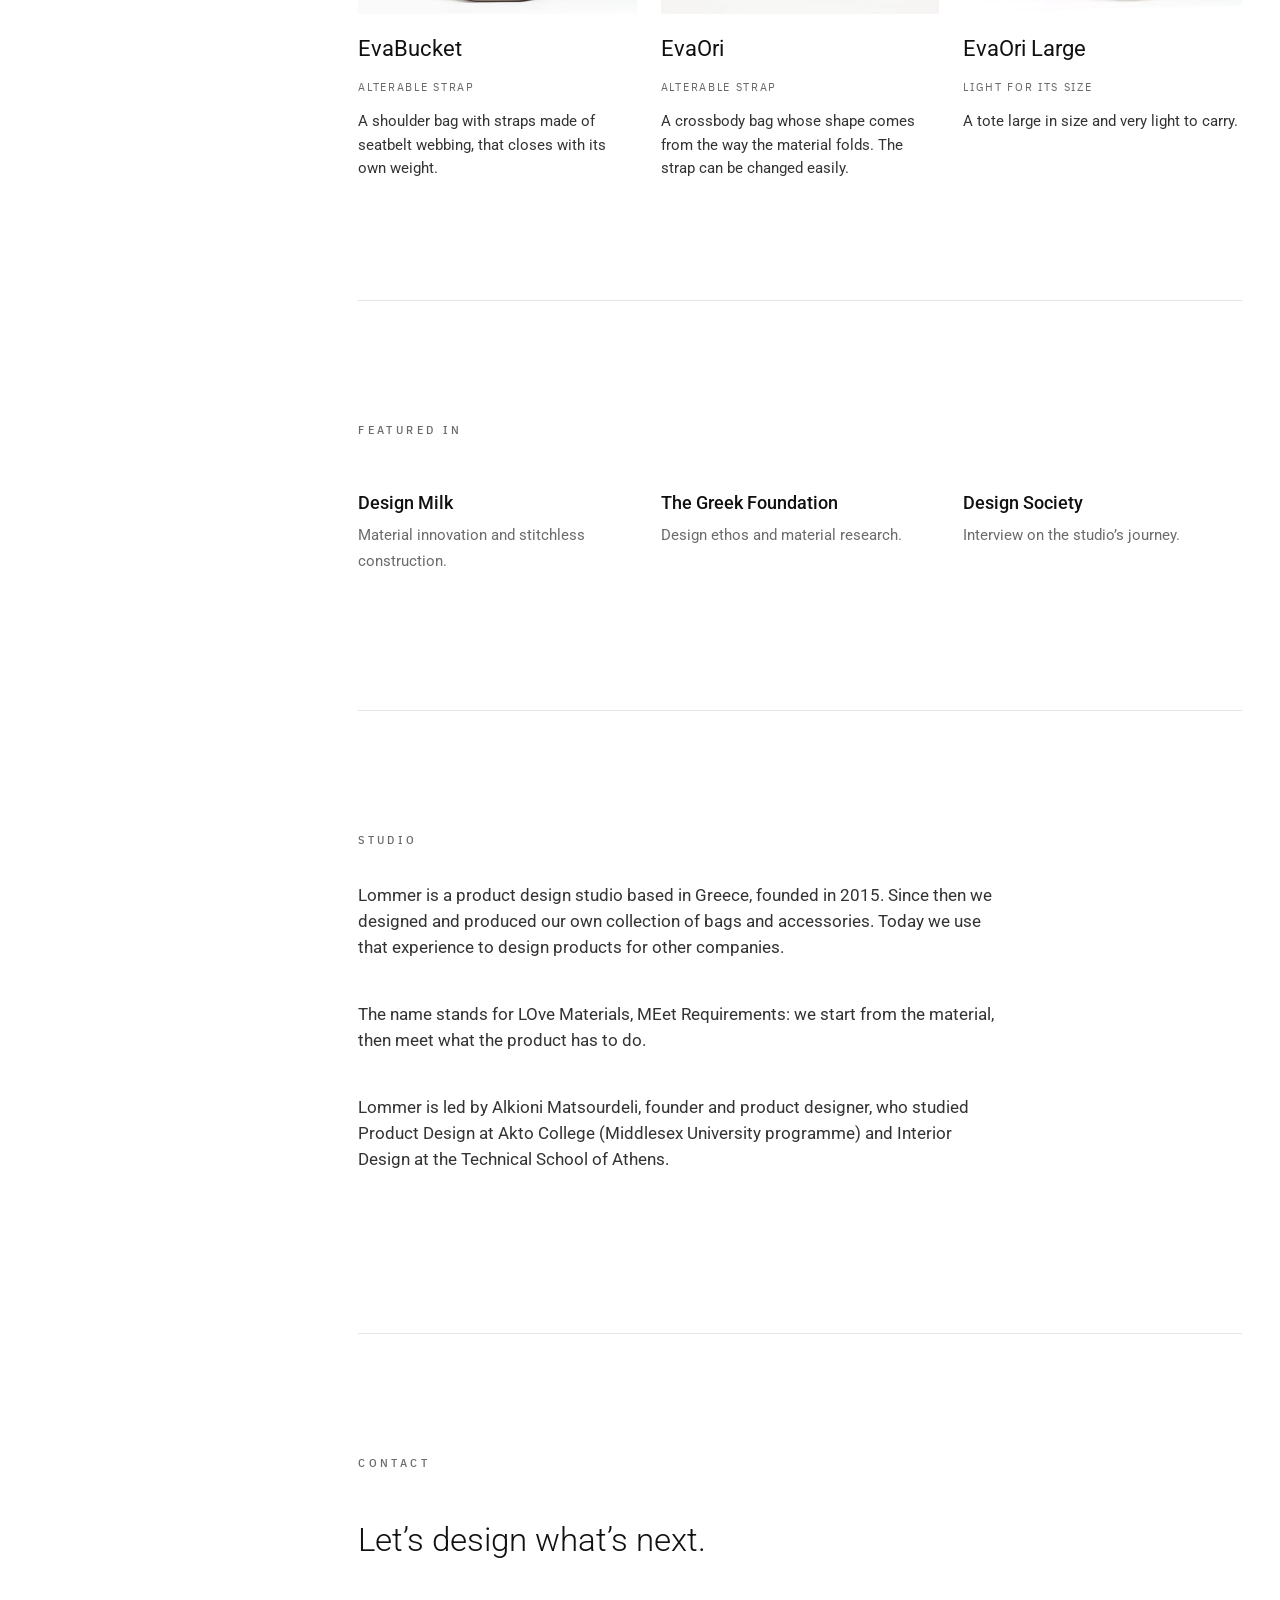
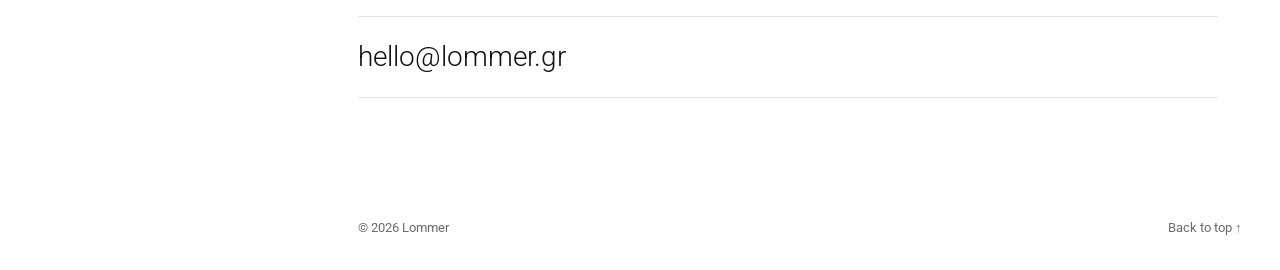
==== commit 6bfdefcb: "Add award badges on the EvaPack and EvaTwo photos - IDA Bronze 2017 and A' Design Silver 2016 badges" ====
--- a/index.html
+++ b/index.html
@@ -34,7 +34,7 @@
   <link rel="preconnect" href="https://fonts.googleapis.com">
   <link rel="preconnect" href="https://fonts.gstatic.com" crossorigin>
   <link href="https://fonts.googleapis.com/css2?family=Roboto:wght@300;400;500&family=IBM+Plex+Sans+Condensed:wght@400;500&display=swap" rel="stylesheet">
-  <link rel="stylesheet" href="style.css?v=21">
+  <link rel="stylesheet" href="style.css?v=22">
   <link rel="alternate" type="text/plain" href="https://lommer.design/llms.txt" title="Summary for AI agents">
   <script type="application/ld+json">
   {
@@ -205,12 +205,14 @@
     <p class="text text--lg products__lead reveal">Every product started from a single idea.</p>
     <div class="products">
       <article class="product product--award reveal">
+        <img class="product__badge" src="assets/img/award-ida-2017.webp" alt="IDA Design Awards, Bronze Winner 2017" width="70" height="64" loading="lazy" decoding="async">
         <figure class="img"><img src="assets/img/evapack-studio.webp" alt="EvaPack" loading="lazy" decoding="async"></figure>
         <h3 class="h3">EvaPack</h3>
         <p class="small">Bronze · International Design Awards 2017</p>
         <p class="text">We wanted a bag that protects its contents without a zip or a lock. A sailing rope passes through itself to form the handle, secure the contents and keep the shoulder straps even, with no extra parts. It is designed as an anti-theft solution.</p>
       </article>
       <article class="product product--award reveal">
+        <img class="product__badge" src="assets/img/award-adesign-2016.webp" alt="A’ Design Award &amp; Competition, Silver Winner 2016" width="34" height="64" loading="lazy" decoding="async">
         <figure class="img"><img src="assets/img/evatwo.webp" alt="EvaTwo tote in tan with black seatbelt straps" loading="lazy" decoding="async"></figure>
         <h3 class="h3">EvaTwo</h3>
         <p class="small">Silver · A’ Design Award, 2016 · Fashion &amp; Travel Accessories Design</p>
--- a/style.css
+++ b/style.css
@@ -189,6 +189,11 @@
 .side__social a:hover { color: var(--ink); }
 .side__social svg { display: block; width: 100%; height: 100%; }
 
+/* Award badge on top of the EvaPack / EvaTwo photo */
+.product--award { position: relative; }
+.product__badge { position: absolute; top: 16px; left: 16px; z-index: 1; width: auto; height: 64px; pointer-events: none; }
+@media (max-width: 900px) { .product__badge { top: 12px; left: 12px; height: 52px; } }
+
 /* ---------- Mobile & tablet ---------- */
 /* Zoom-on-hover only where there is a real mouse */
 @media (hover: none) { .img:hover img { transform: none; } }
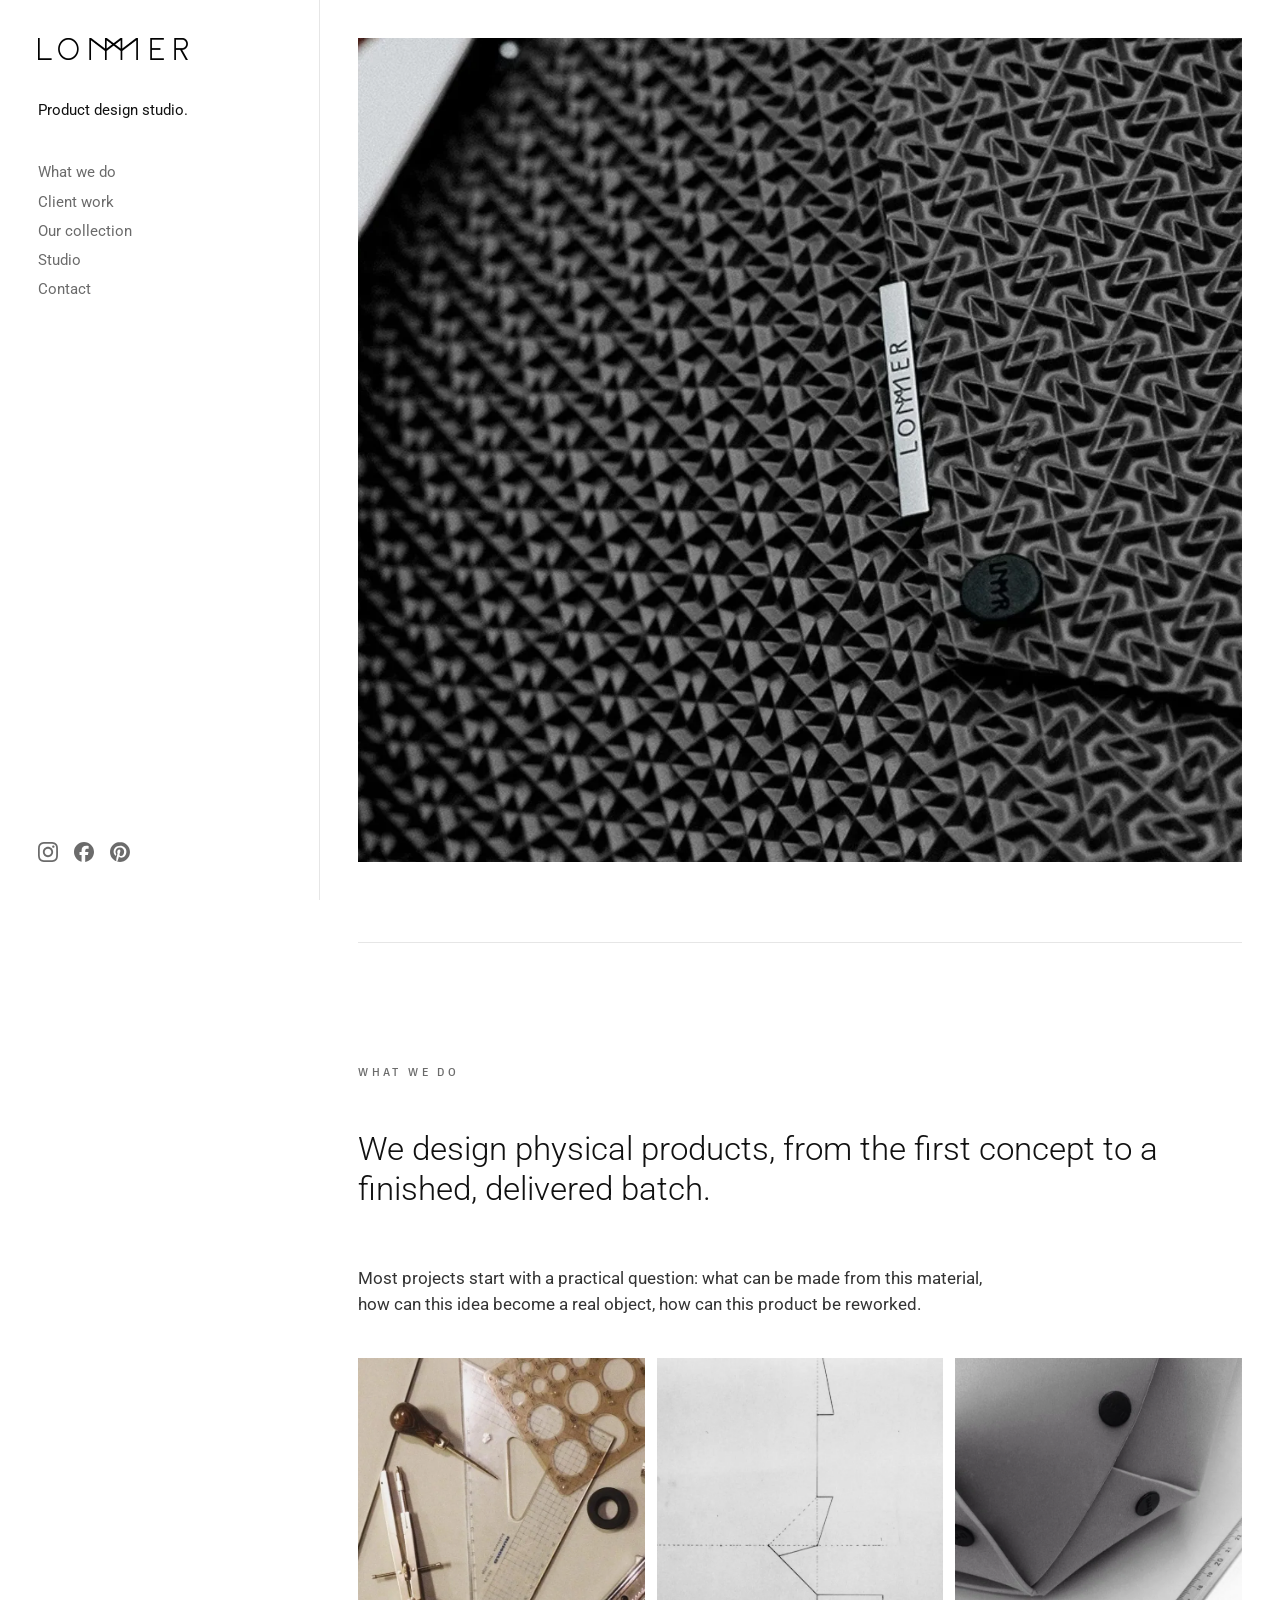
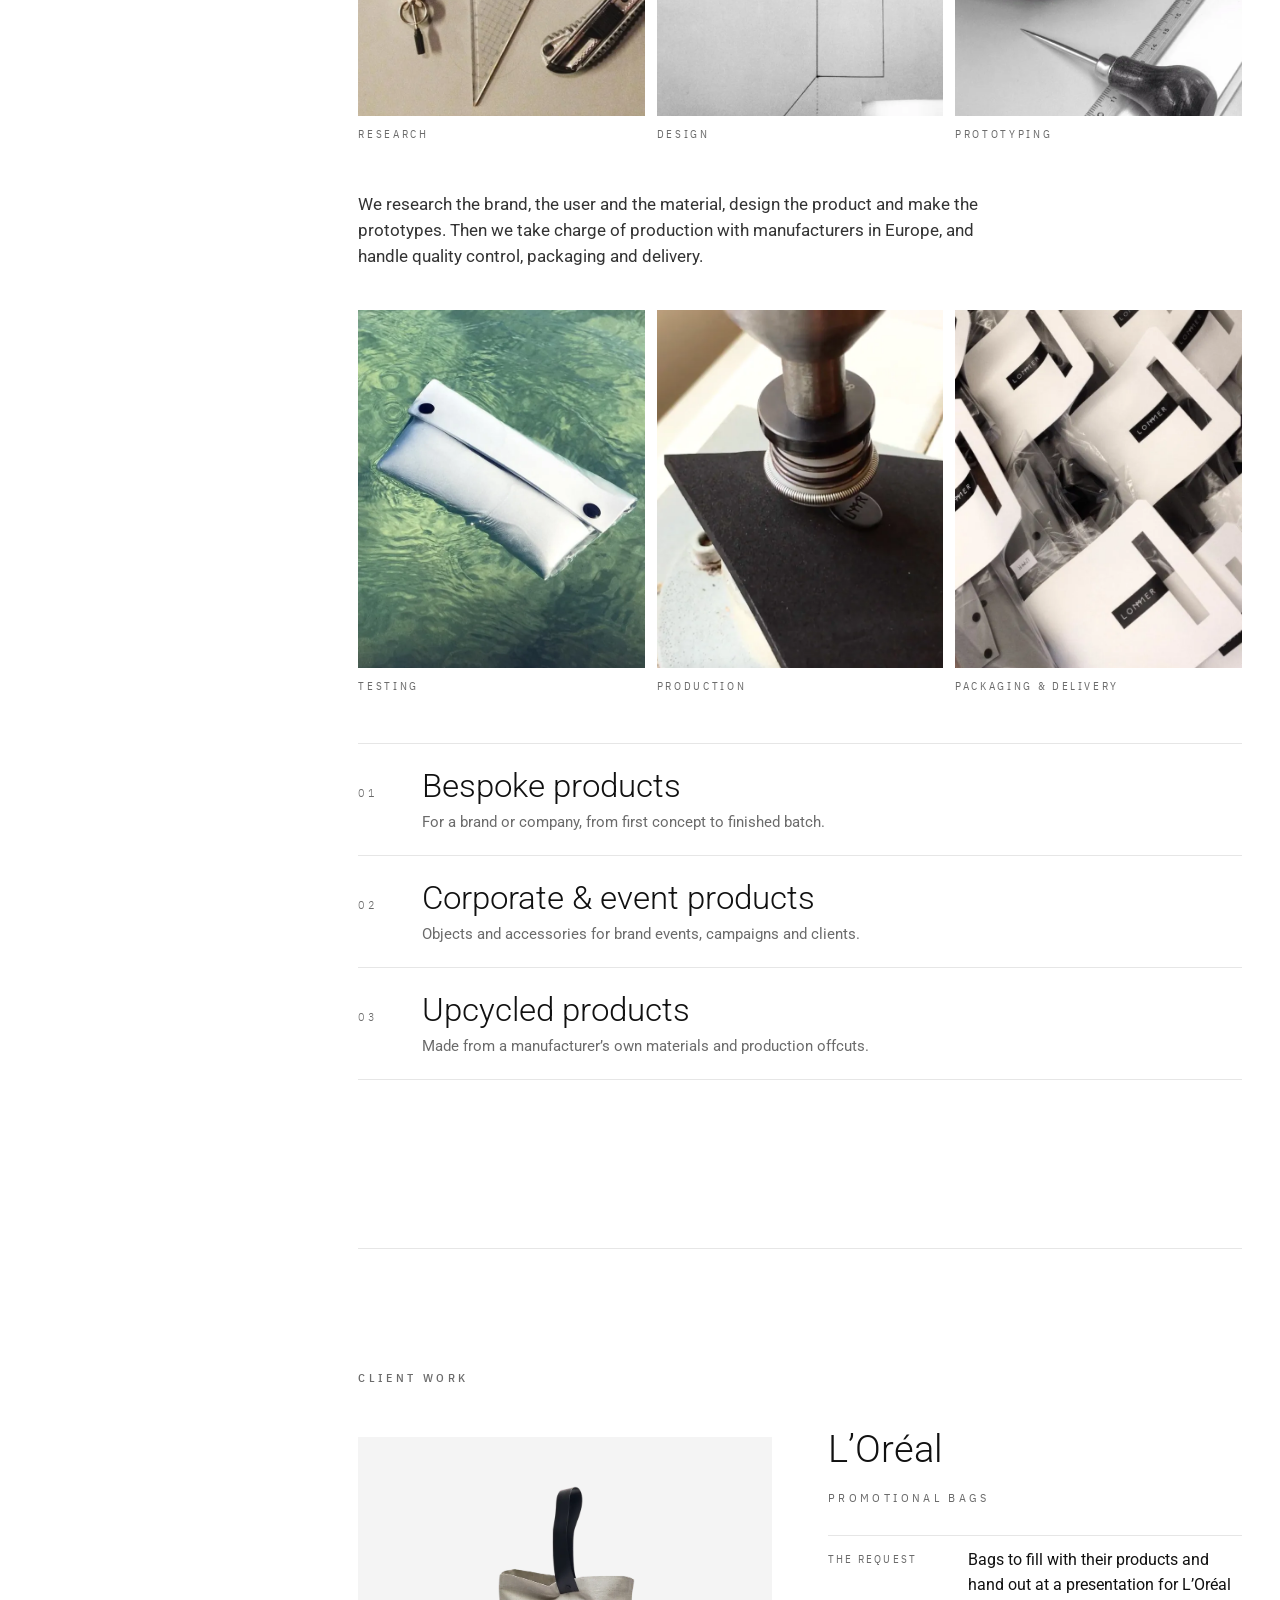
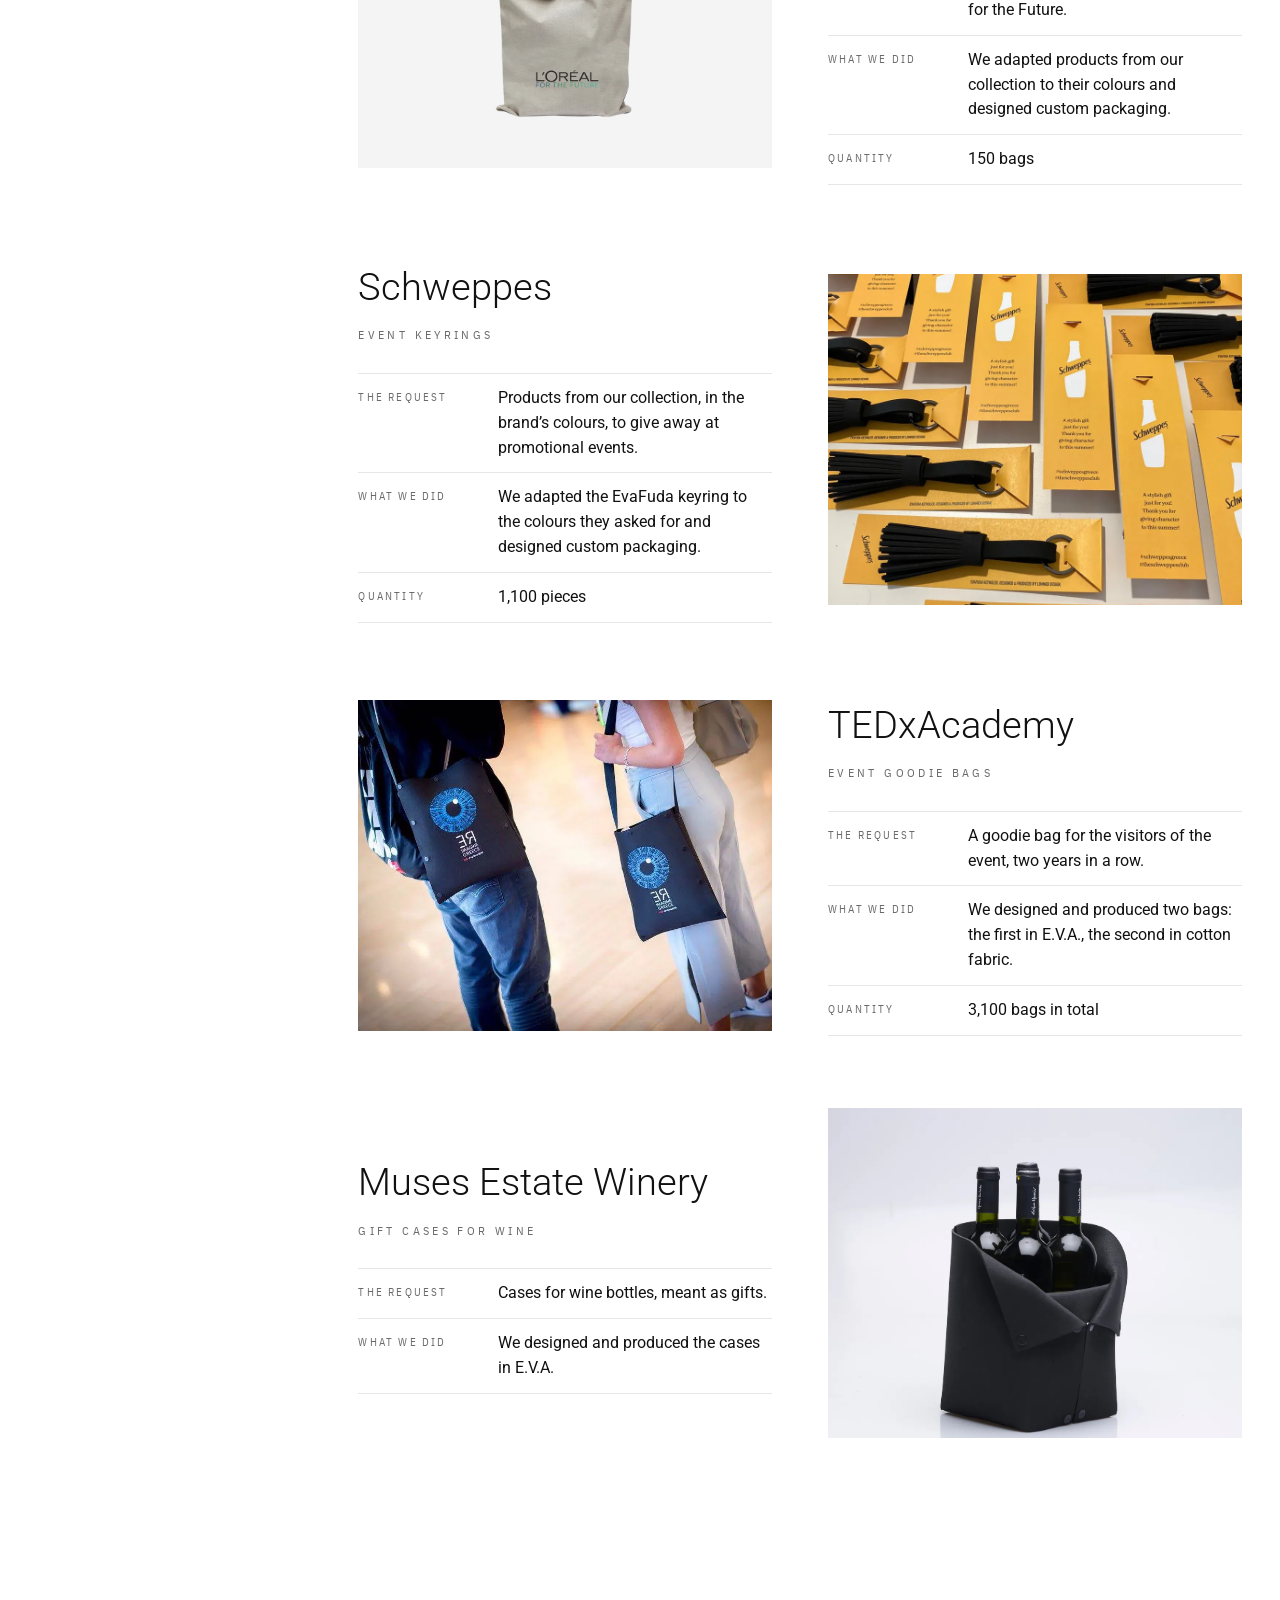
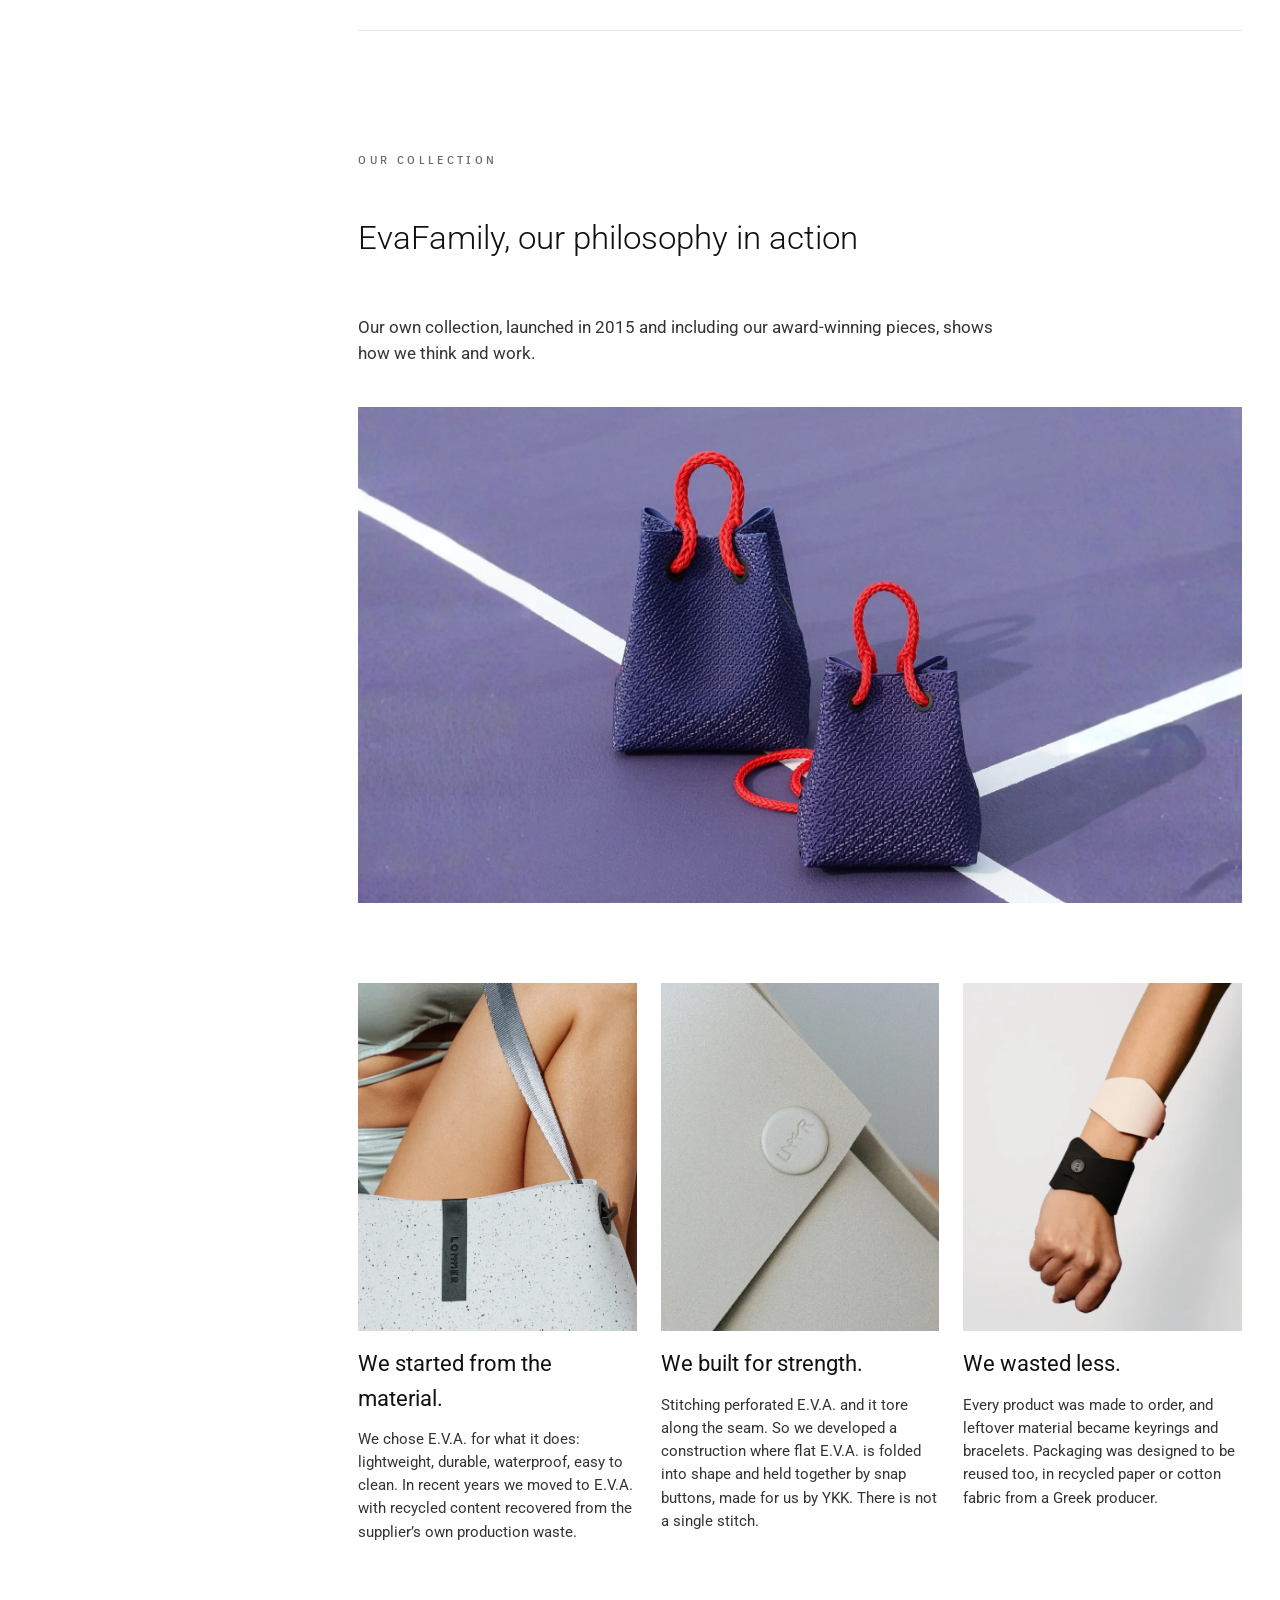
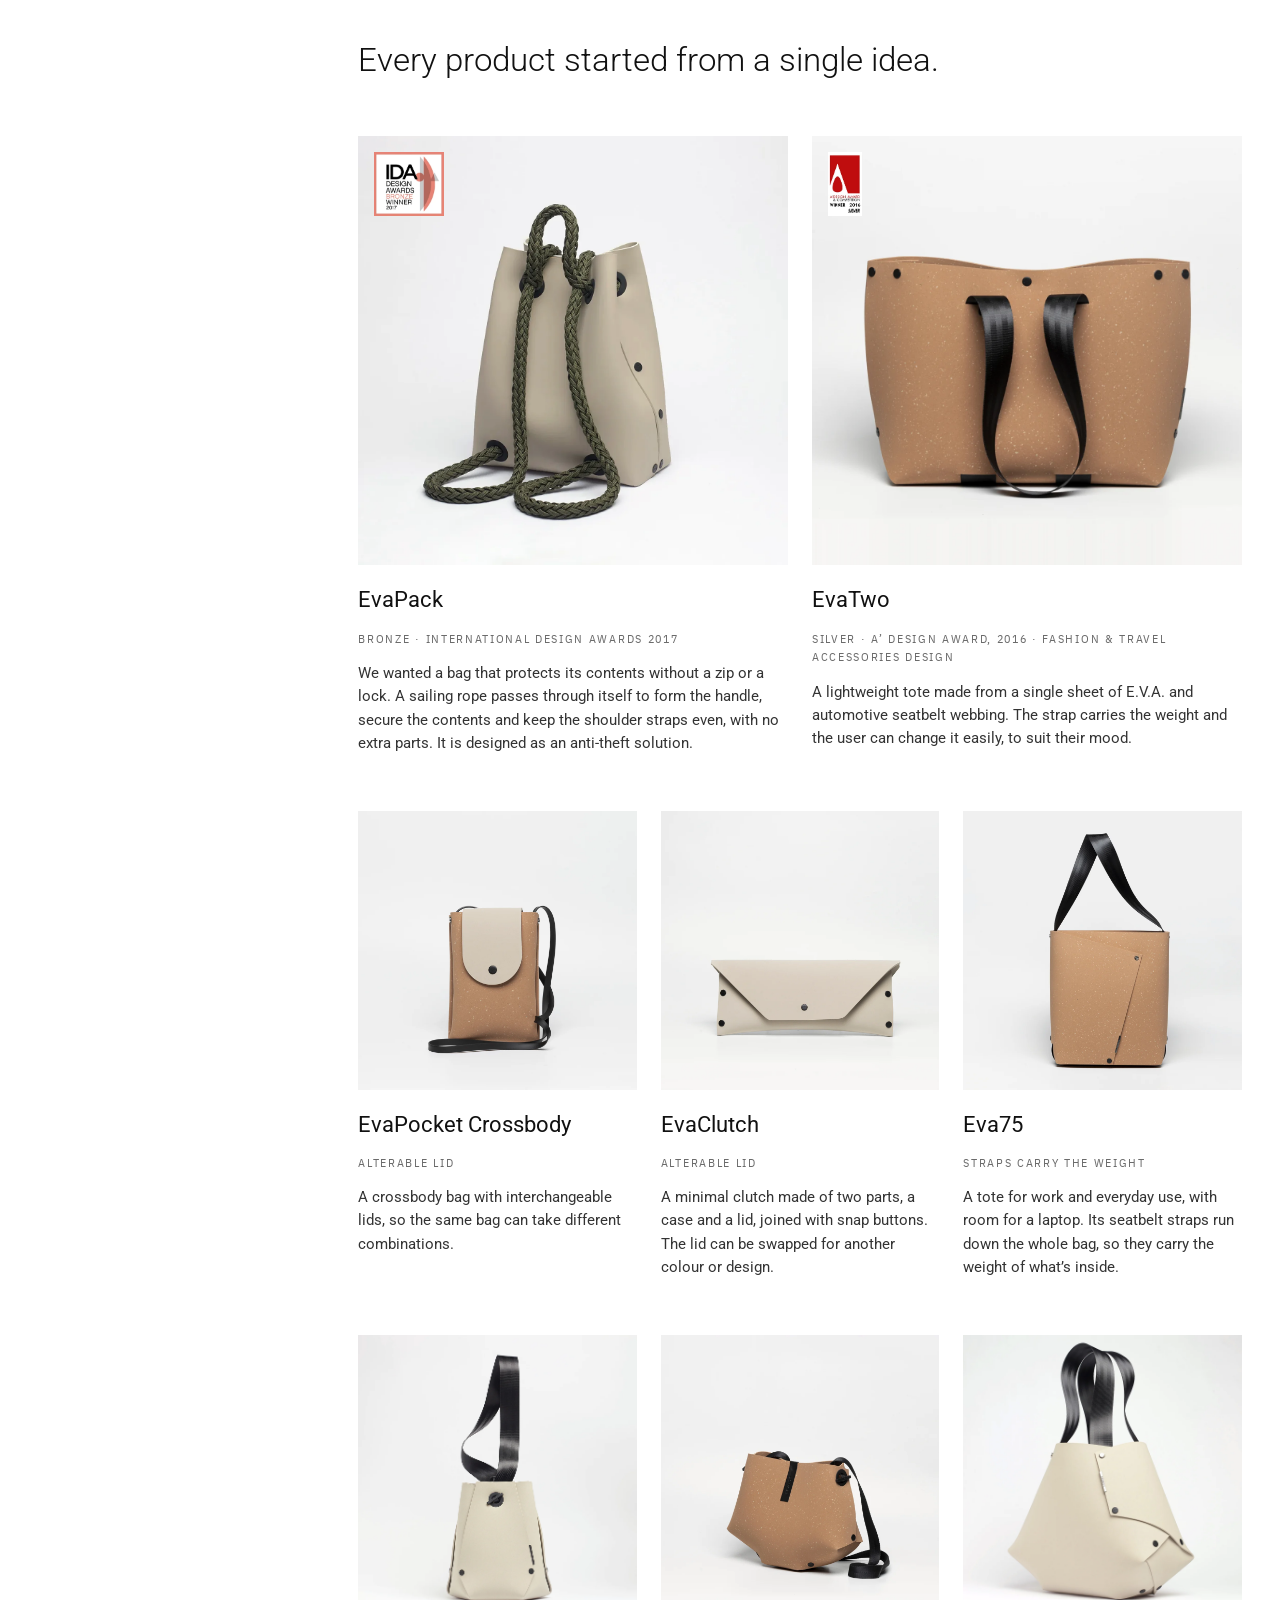
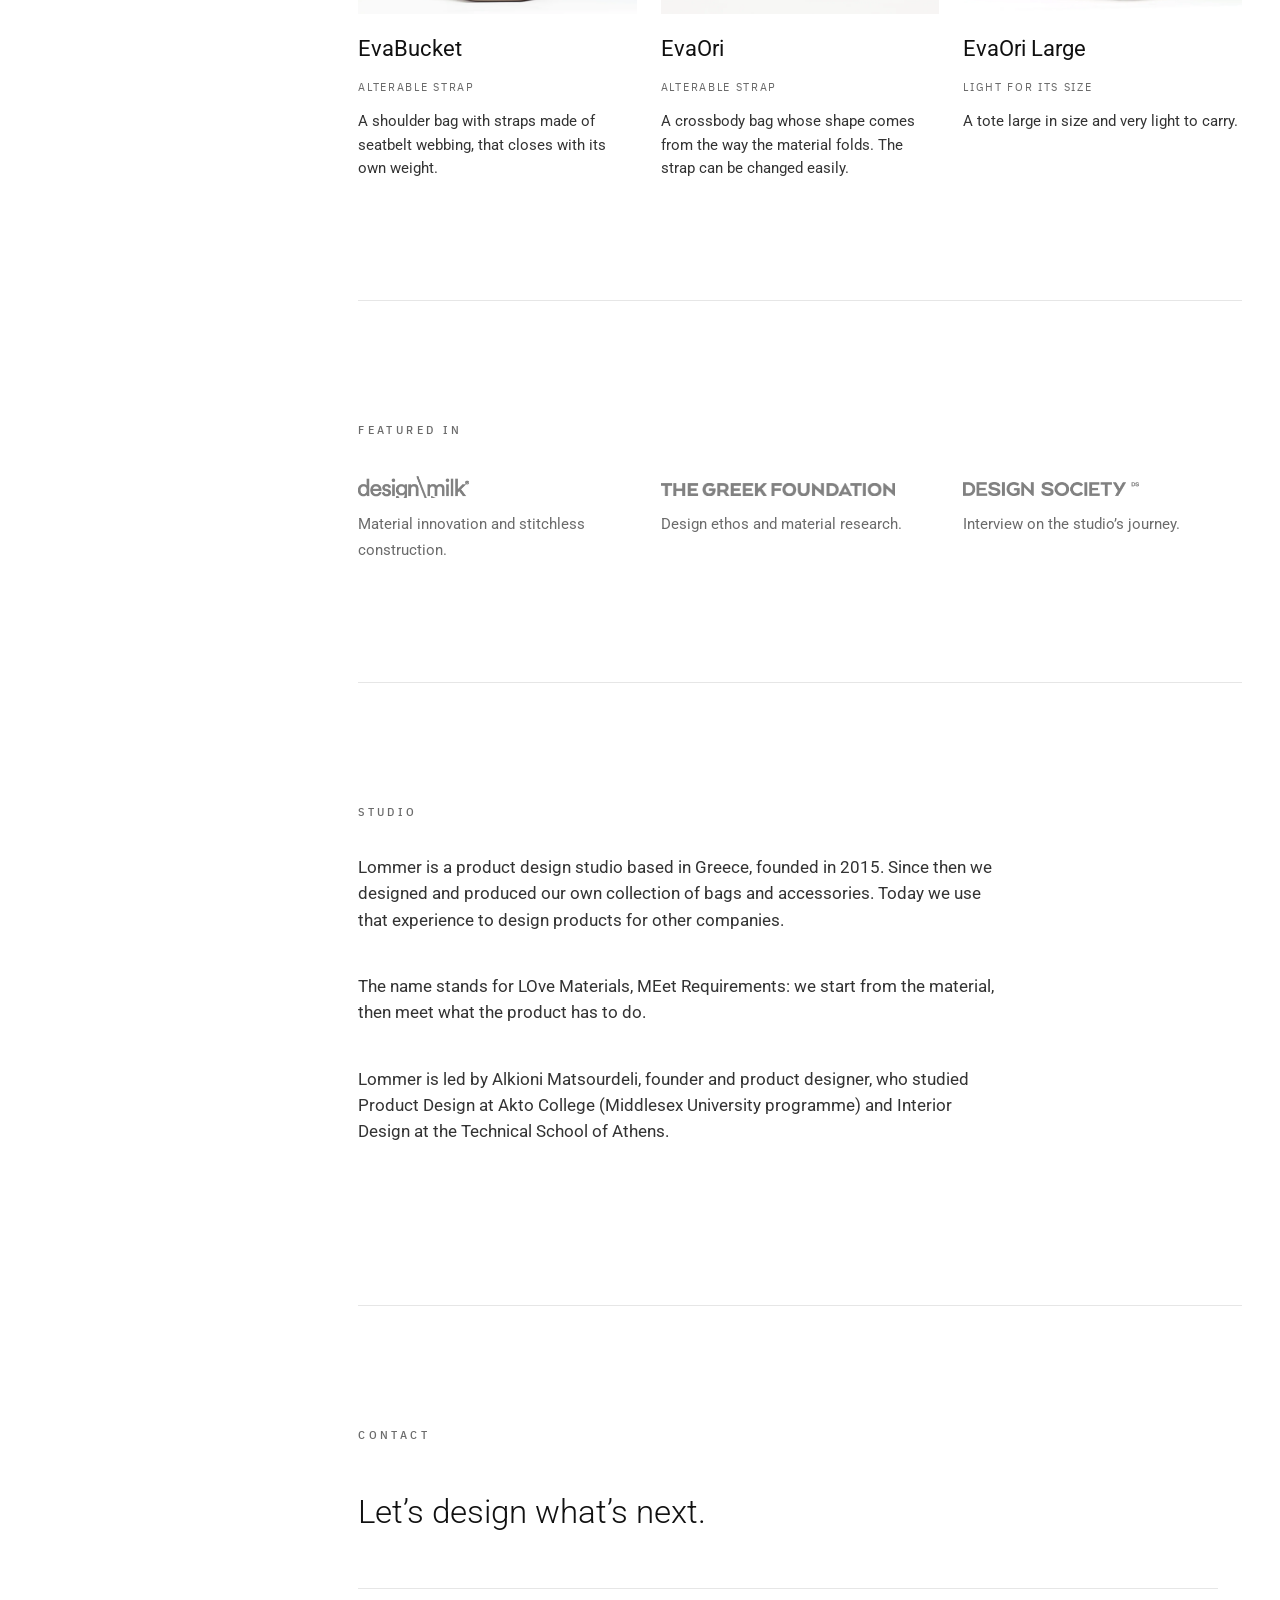
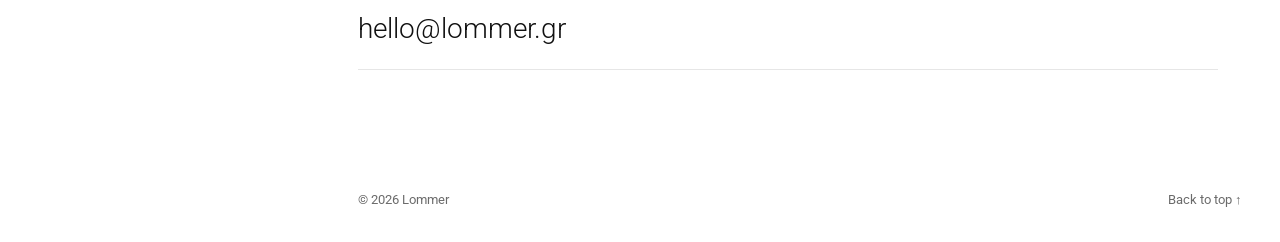
==== commit f3a6bb7b: "Add press logos with article links in Featured in - Grey Design Milk, The Greek Foundation and Desig" ====
--- a/index.html
+++ b/index.html
@@ -34,7 +34,7 @@
   <link rel="preconnect" href="https://fonts.googleapis.com">
   <link rel="preconnect" href="https://fonts.gstatic.com" crossorigin>
   <link href="https://fonts.googleapis.com/css2?family=Roboto:wght@300;400;500&family=IBM+Plex+Sans+Condensed:wght@400;500&display=swap" rel="stylesheet">
-  <link rel="stylesheet" href="style.css?v=22">
+  <link rel="stylesheet" href="style.css?v=24">
   <link rel="alternate" type="text/plain" href="https://lommer.design/llms.txt" title="Summary for AI agents">
   <script type="application/ld+json">
   {
@@ -55,6 +55,11 @@
       "https://gr.pinterest.com/lommerdesign/"
     ],
     "knowsAbout": ["Product design", "E.V.A. bags and accessories", "Upcycled products", "Corporate and event products", "Production management"],
+    "subjectOf": [
+      { "@type": "Article", "publisher": { "@type": "Organization", "name": "Design Milk" }, "url": "https://design-milk.com/lommer-bags-merge-minimalism-and-innovation/" },
+      { "@type": "Article", "publisher": { "@type": "Organization", "name": "The Greek Foundation" }, "url": "https://www.thegreekfoundation.com/?p=36852" },
+      { "@type": "Article", "publisher": { "@type": "Organization", "name": "Design Society" }, "url": "https://designsociety.gr/en/post/interview-with-lommer-the-handcrafted-multicolored-bags_732" }
+    ],
     "award": ["Bronze, International Design Awards 2017 (EvaPack)", "Silver, A' Design Award 2016 (EvaTwo)"],
     "hasOfferCatalog": {
       "@type": "OfferCatalog",
@@ -262,9 +267,9 @@
   <section class="sec" id="press">
     <h2 class="h reveal">Featured in</h2>
     <div class="press reveal">
-      <p><strong>Design Milk</strong><span>Material innovation and stitchless construction.</span></p>
-      <p><strong>The Greek Foundation</strong><span>Design ethos and material research.</span></p>
-      <p><strong>Design Society</strong><span>Interview on the studio’s journey.</span></p>
+      <a class="press__item" href="https://design-milk.com/lommer-bags-merge-minimalism-and-innovation/" target="_blank" rel="noopener"><img class="press__logo press__logo--dm" src="assets/img/press-designmilk.webp" alt="Design Milk" width="424" height="84" loading="lazy" decoding="async"><span>Material innovation and stitchless construction.</span></a>
+      <a class="press__item" href="https://www.thegreekfoundation.com/?p=36852" target="_blank" rel="noopener"><img class="press__logo press__logo--tgf" src="assets/img/press-greekfoundation.webp" alt="The Greek Foundation" width="648" height="36" loading="lazy" decoding="async"><span>Design ethos and material research.</span></a>
+      <a class="press__item" href="https://designsociety.gr/en/post/interview-with-lommer-the-handcrafted-multicolored-bags_732" target="_blank" rel="noopener"><img class="press__logo press__logo--ds" src="assets/img/press-designsociety.webp" alt="Design Society" width="603" height="48" loading="lazy" decoding="async"><span>Interview on the studio’s journey.</span></a>
     </div>
   </section>
 
--- a/style.css
+++ b/style.css
@@ -194,6 +194,19 @@
 .product__badge { position: absolute; top: 16px; left: 16px; z-index: 1; width: auto; height: 64px; pointer-events: none; }
 @media (max-width: 900px) { .product__badge { top: 12px; left: 12px; height: 52px; } }
 
+/* Featured in: grey press logos linking to the articles */
+.press { align-items: start; }
+.press__item { display: block; }
+/* every logo sits in the same 28px band, aligned to its bottom edge */
+.press__logo { display: block; width: auto; max-width: 100%; margin: 0 0 14px; opacity: .85; transition: opacity .2s; object-fit: contain; object-position: left bottom; }
+/* sizes balanced by eye; letter baselines share one line (24px band), text starts 38px below the band top */
+.press__logo--dm { height: 22px; margin-top: 4px; margin-bottom: 12px; }
+.press__logo--tgf { height: 13px; margin-top: 11px; margin-bottom: 14px; }
+.press__logo--ds { height: 14px; margin-top: 10px; margin-bottom: 14px; }
+.press__item:hover .press__logo { opacity: 1; }
+.press__item:hover span { color: var(--ink); }
+.press__item span { transition: color .2s; }
+
 /* ---------- Mobile & tablet ---------- */
 /* Zoom-on-hover only where there is a real mouse */
 @media (hover: none) { .img:hover img { transform: none; } }
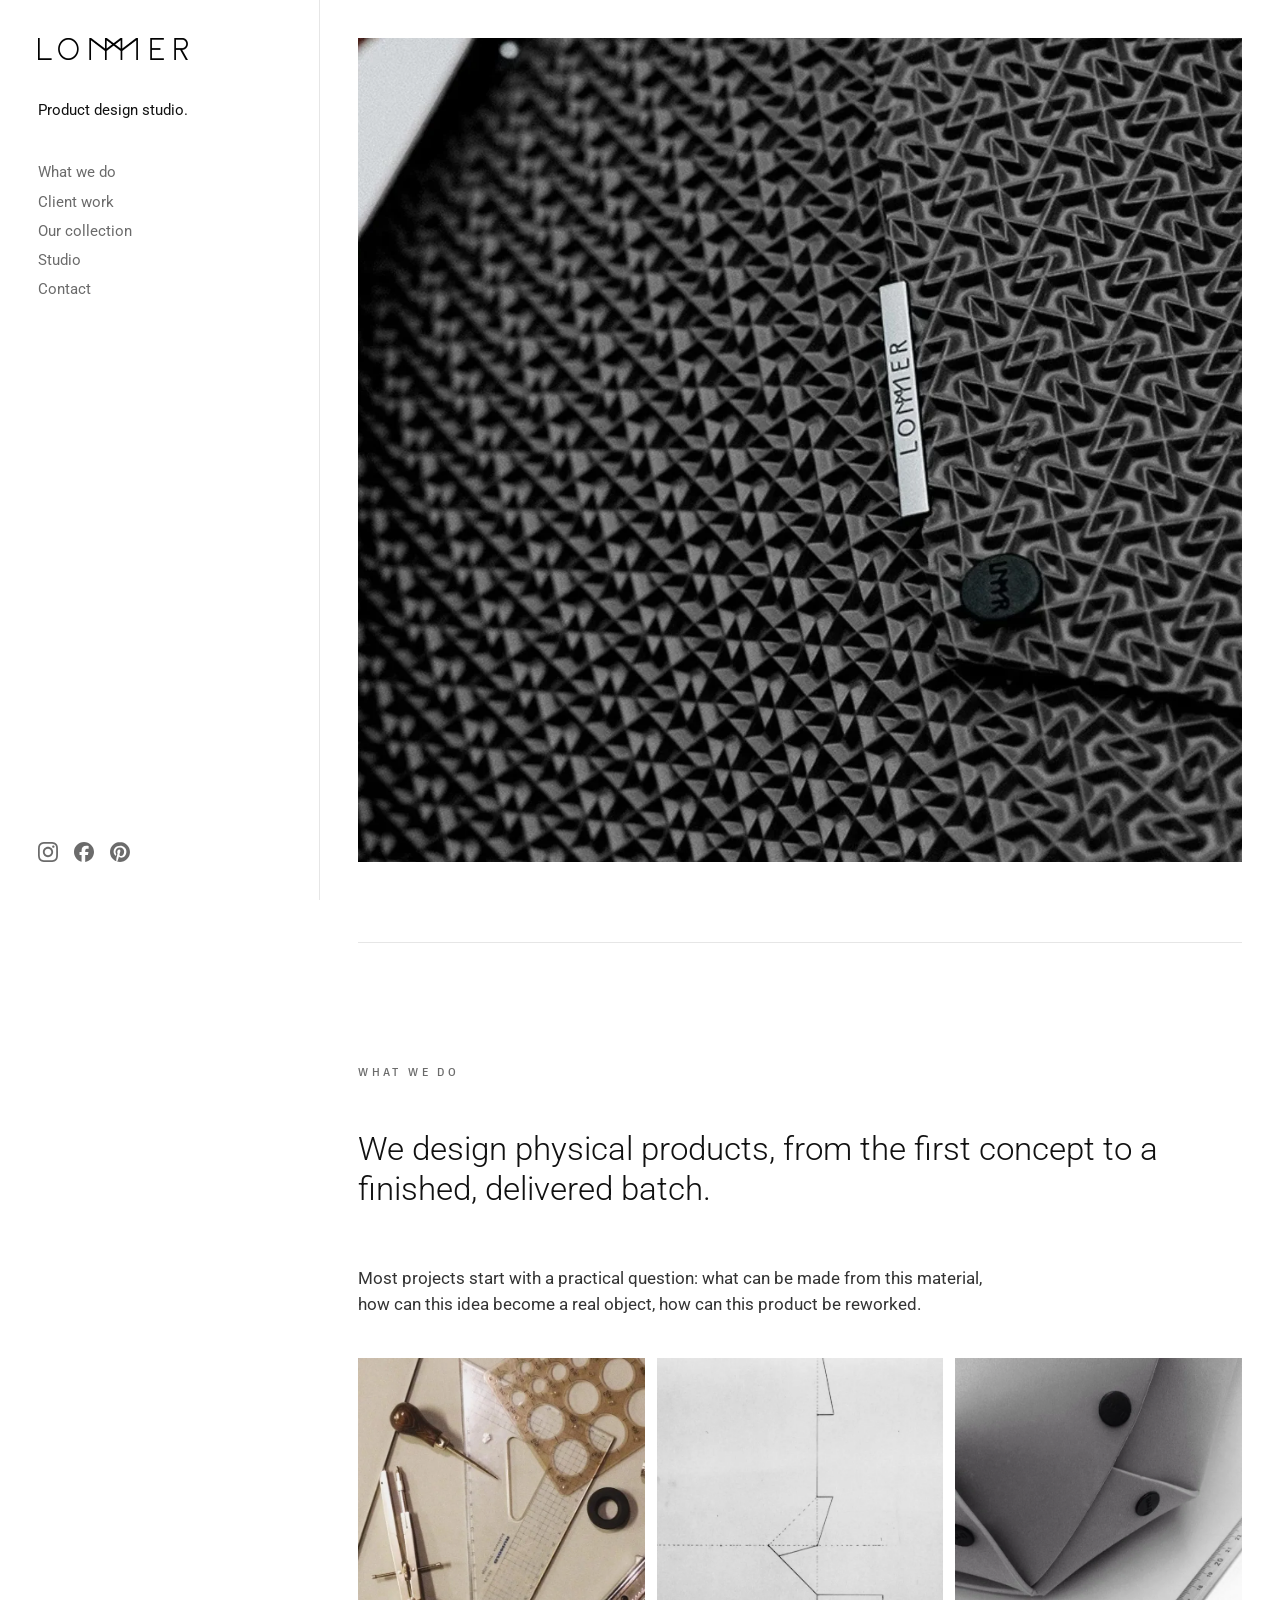
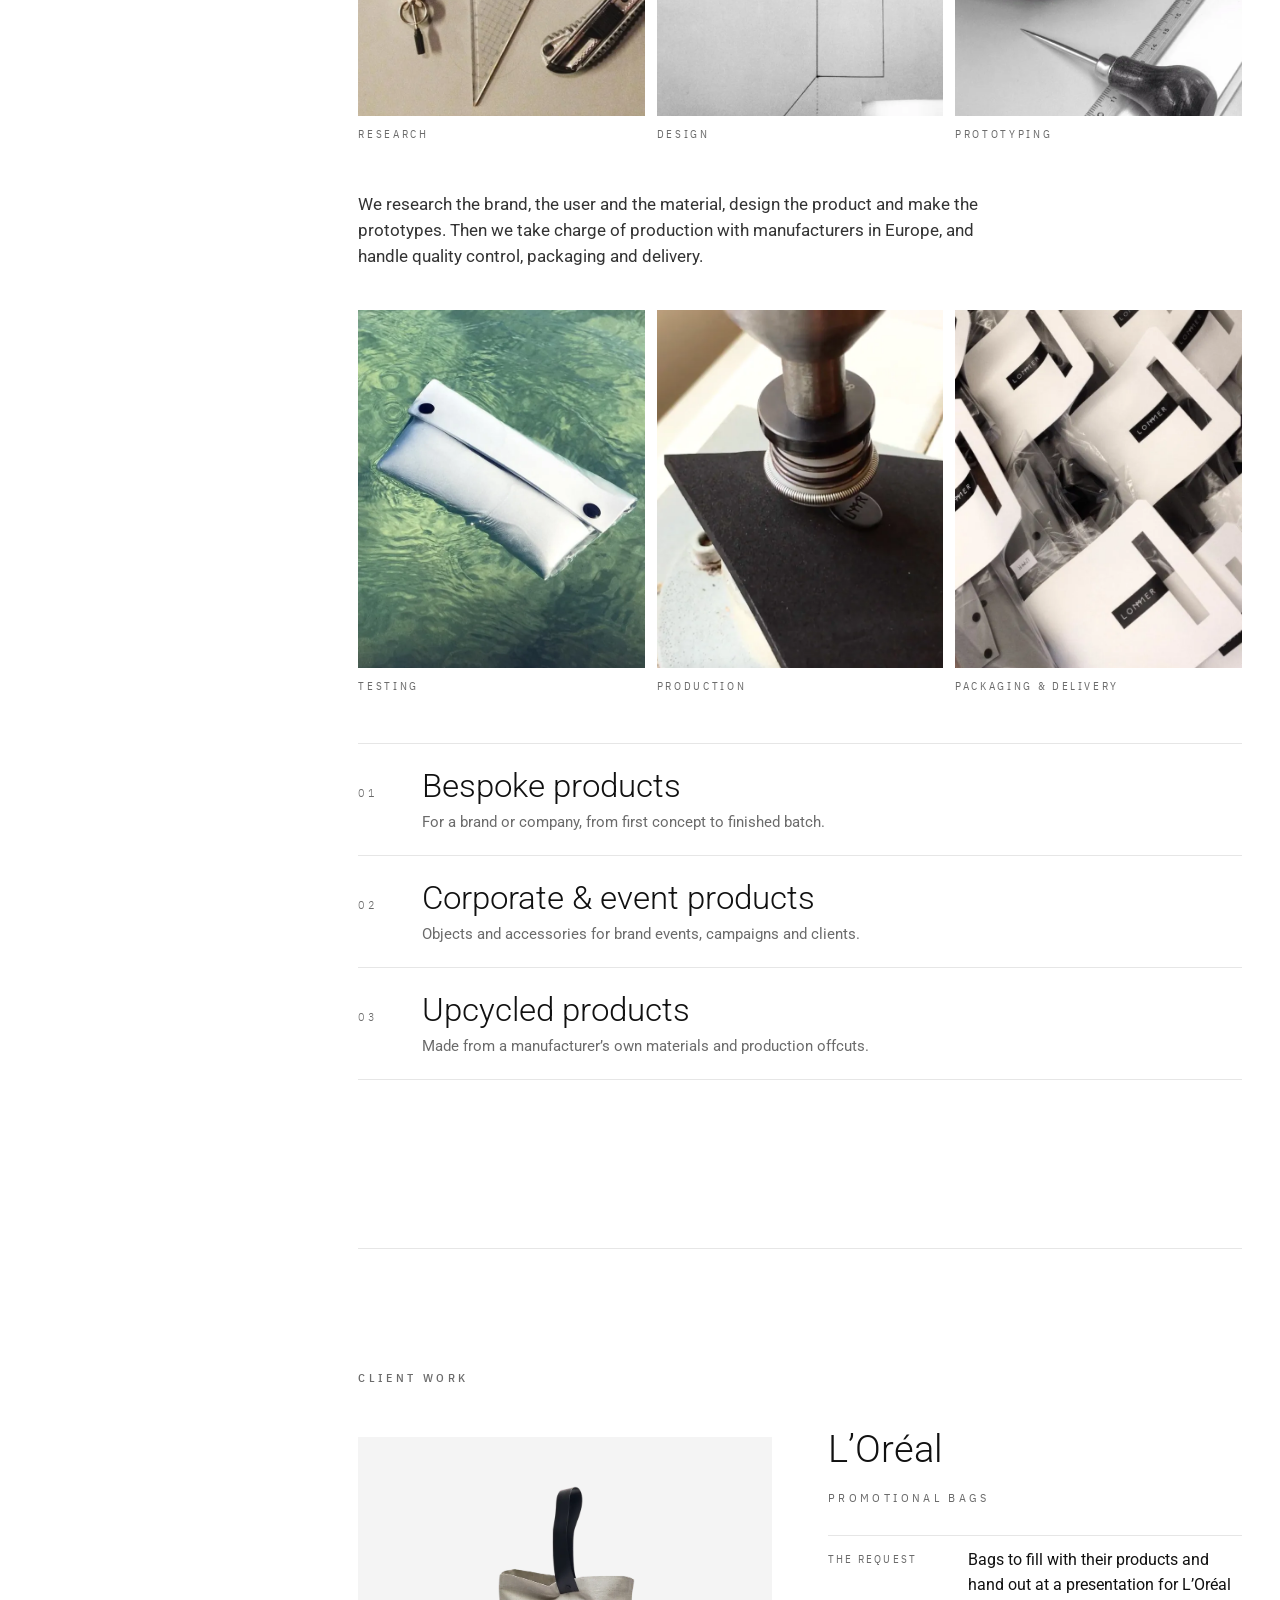
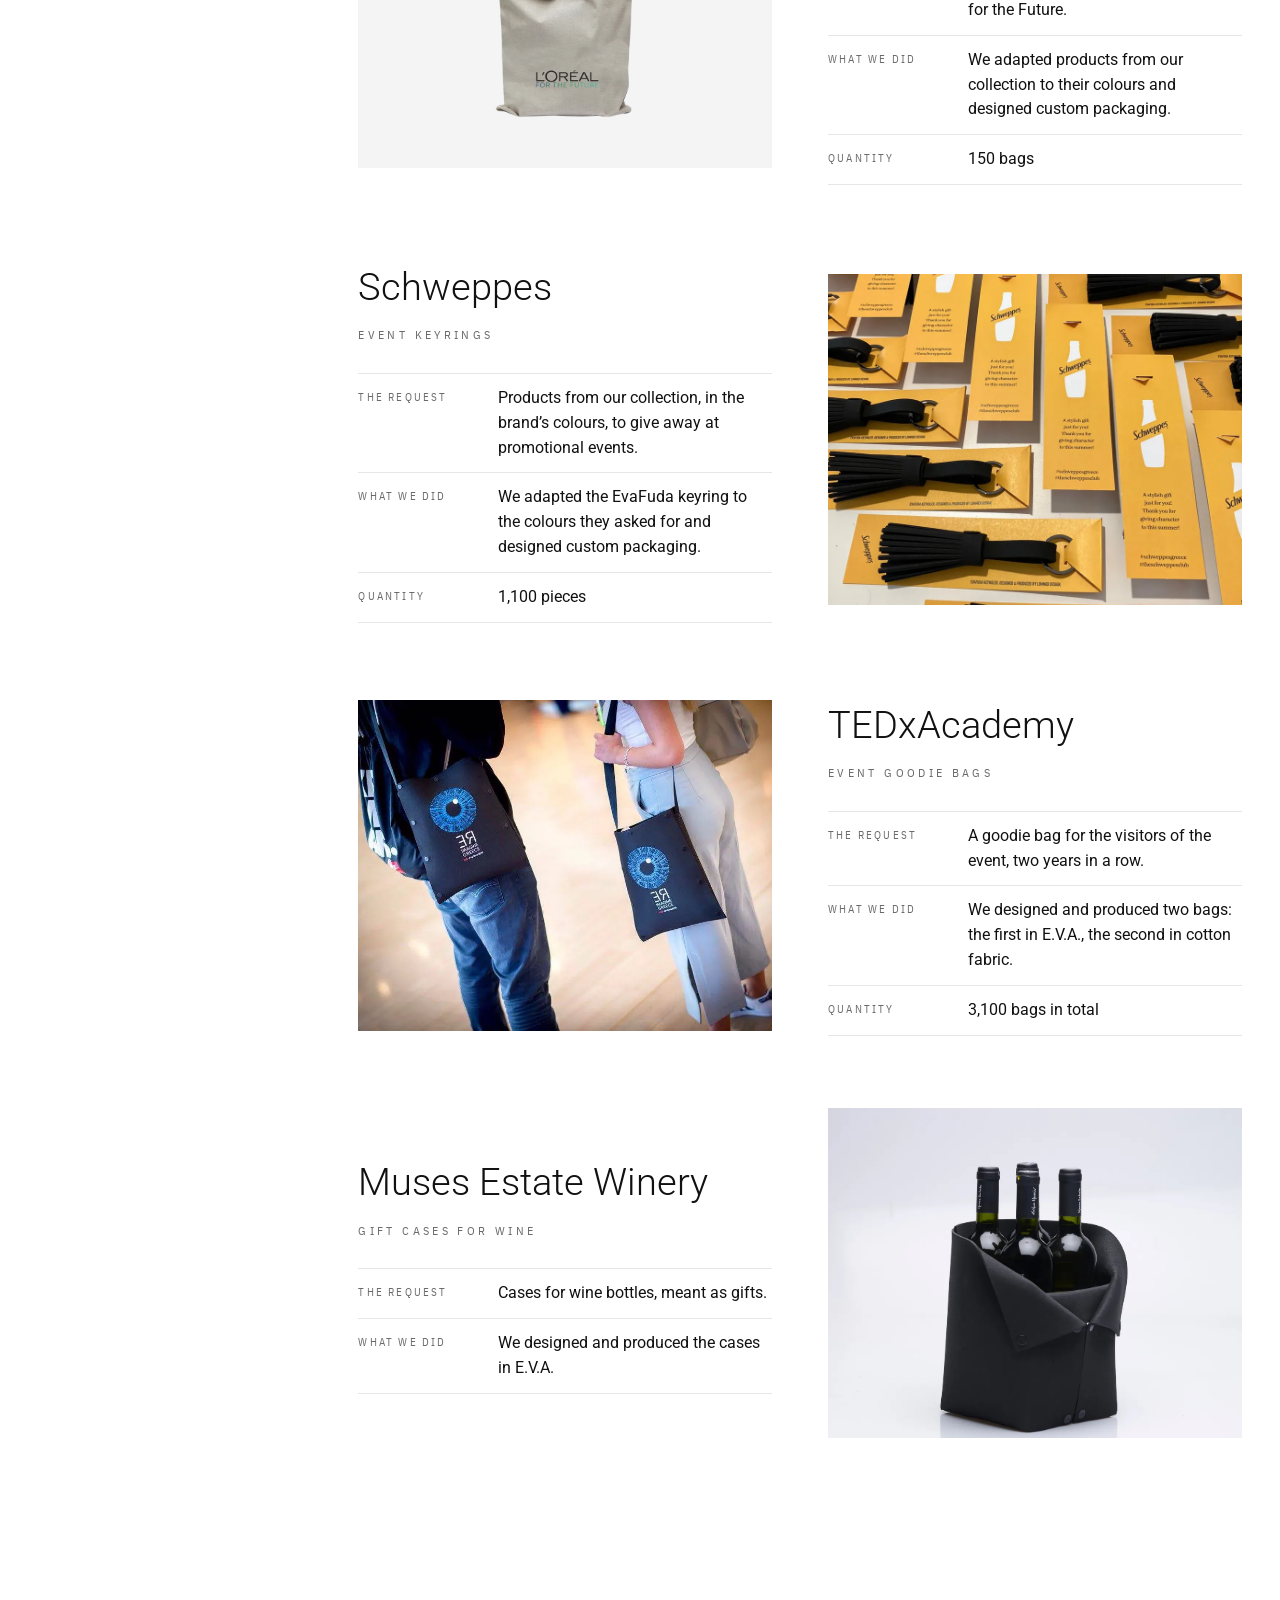
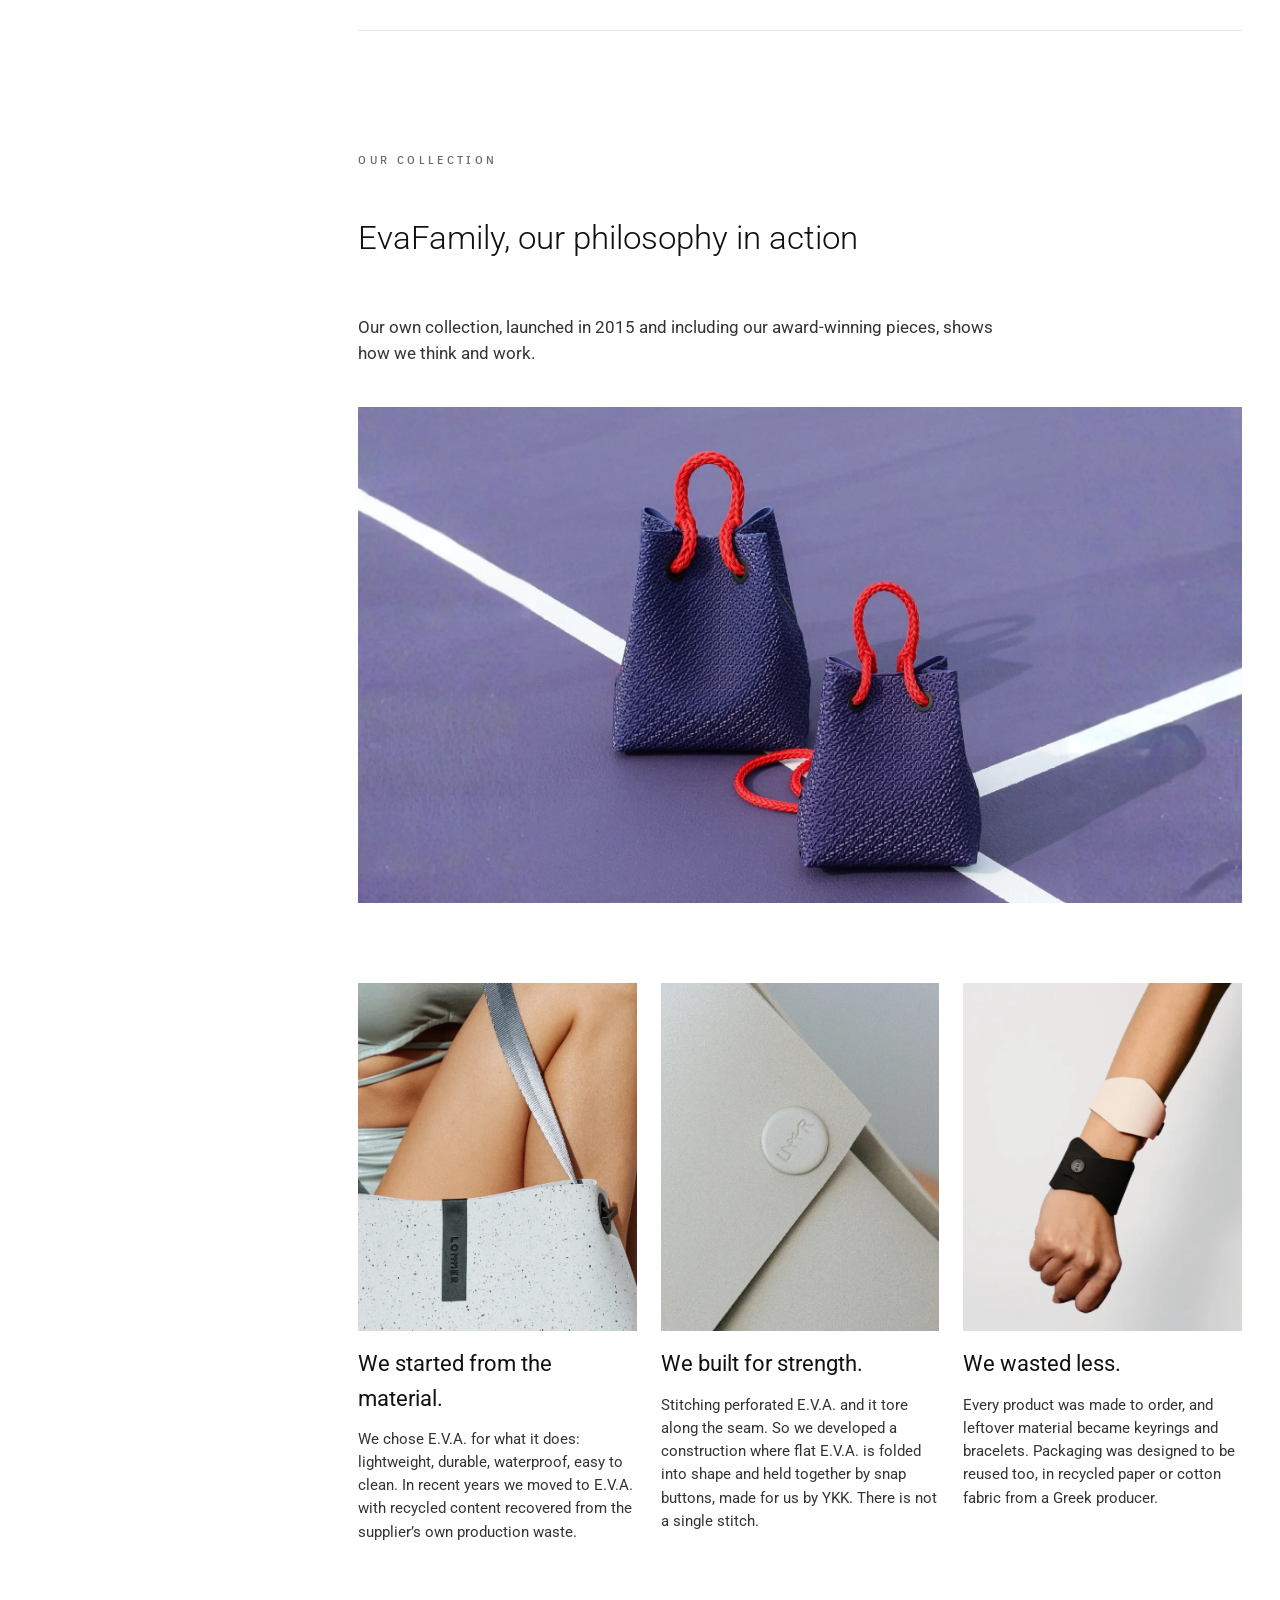
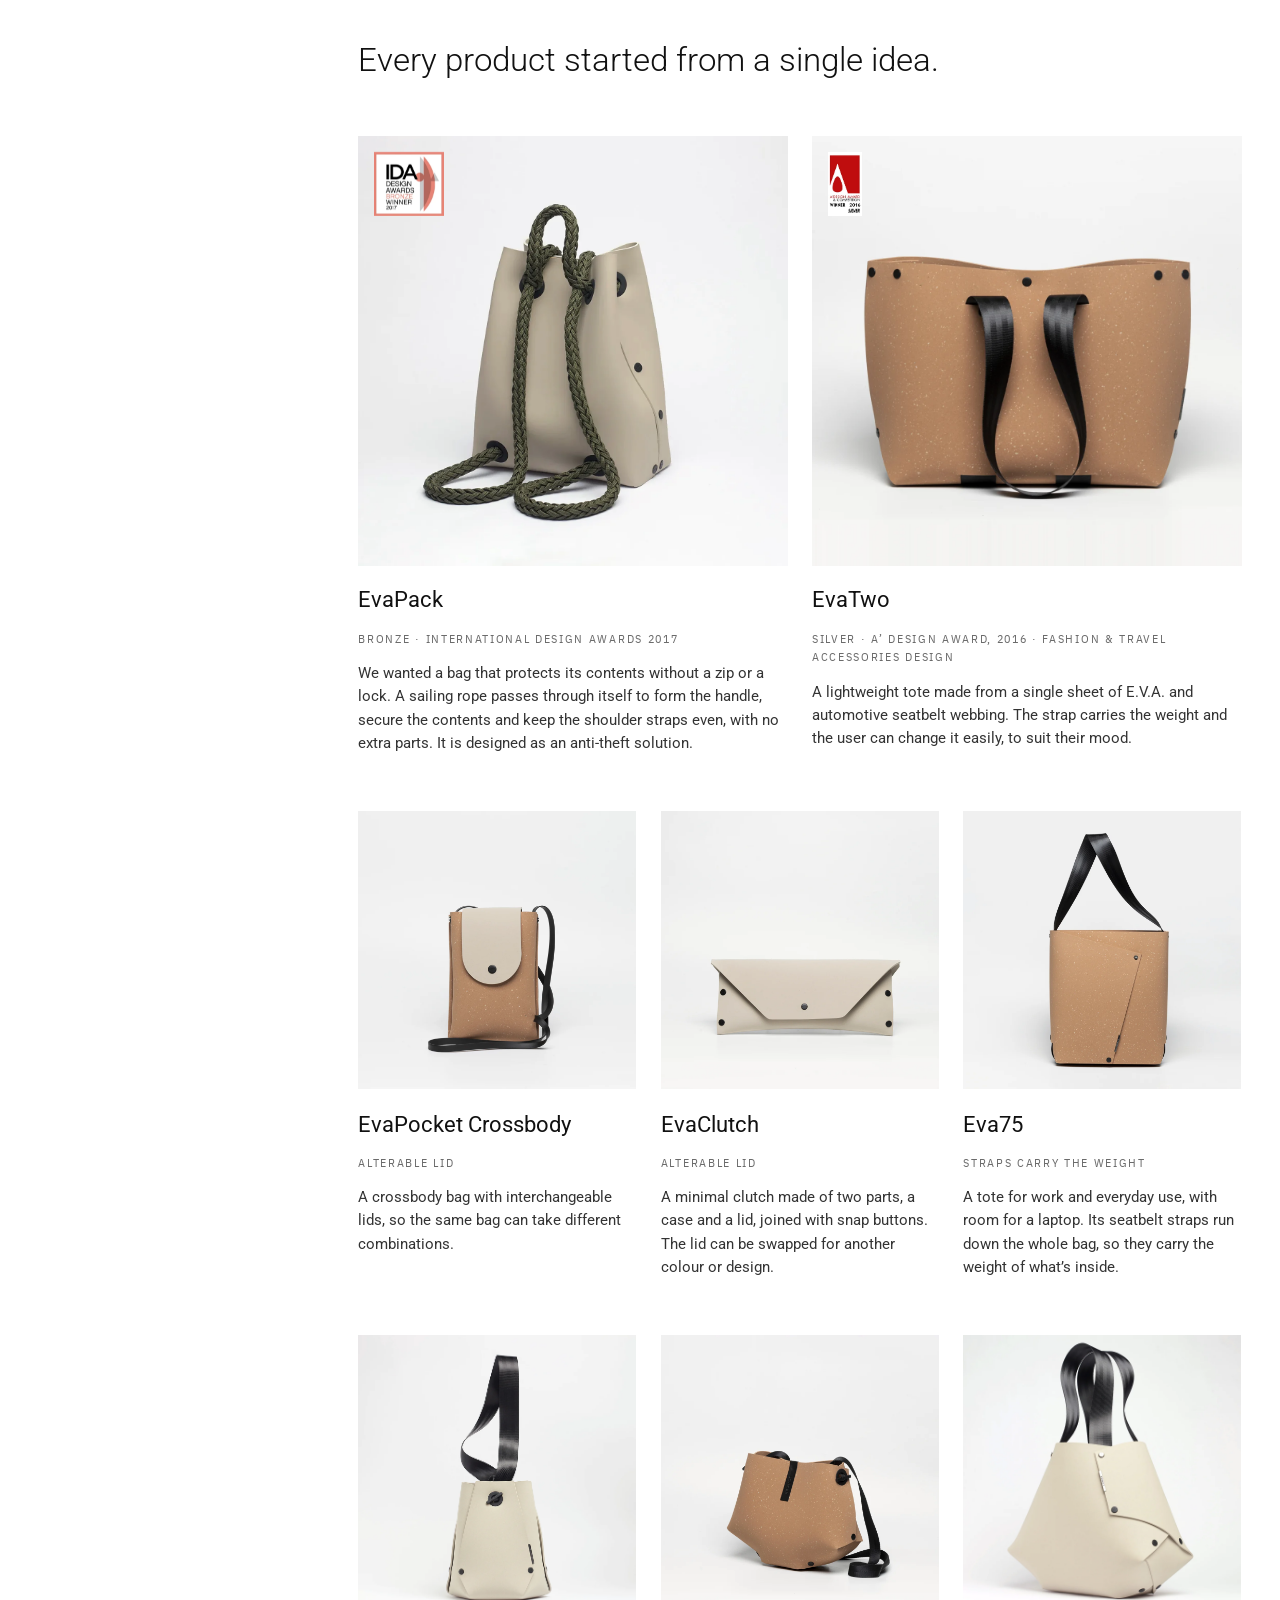
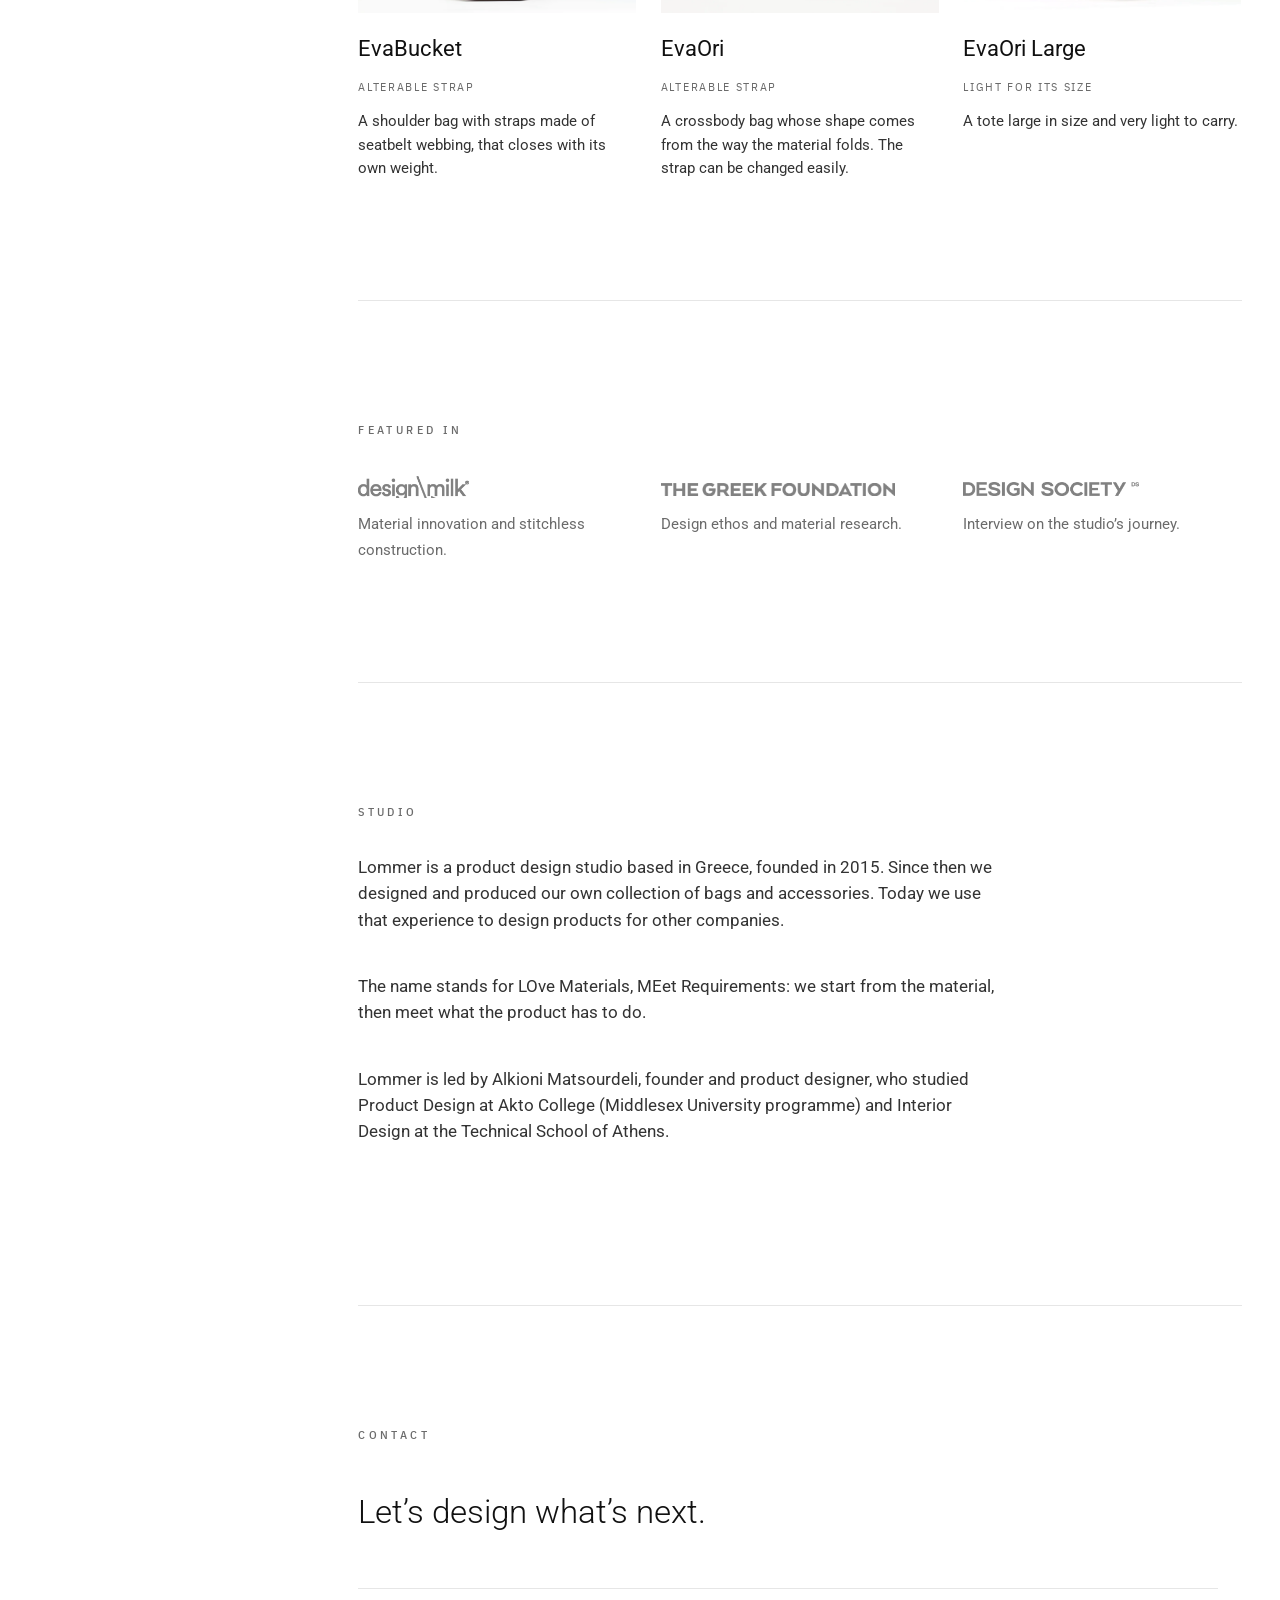
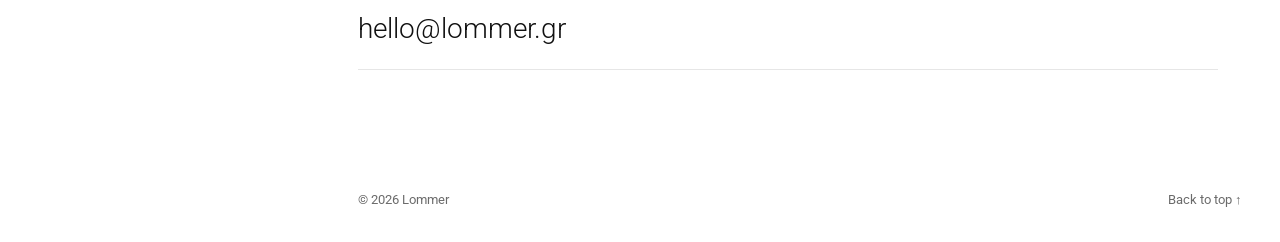
==== commit af0a7d04: "Add 3D turn to the collection photos - Depth maps for all 8 products (123 KB total), made with tools" ====
--- a/index.html
+++ b/index.html
@@ -34,7 +34,7 @@
   <link rel="preconnect" href="https://fonts.googleapis.com">
   <link rel="preconnect" href="https://fonts.gstatic.com" crossorigin>
   <link href="https://fonts.googleapis.com/css2?family=Roboto:wght@300;400;500&family=IBM+Plex+Sans+Condensed:wght@400;500&display=swap" rel="stylesheet">
-  <link rel="stylesheet" href="style.css?v=24">
+  <link rel="stylesheet" href="style.css?v=25">
   <link rel="alternate" type="text/plain" href="https://lommer.design/llms.txt" title="Summary for AI agents">
   <script type="application/ld+json">
   {
@@ -211,51 +211,51 @@
     <div class="products">
       <article class="product product--award reveal">
         <img class="product__badge" src="assets/img/award-ida-2017.webp" alt="IDA Design Awards, Bronze Winner 2017" width="70" height="64" loading="lazy" decoding="async">
-        <figure class="img"><img src="assets/img/evapack-studio.webp" alt="EvaPack" loading="lazy" decoding="async"></figure>
+        <figure class="img"><img src="assets/img/evapack-studio.webp" data-depth="assets/img/depth/evapack-studio-depth.png" alt="EvaPack" loading="lazy" decoding="async"></figure>
         <h3 class="h3">EvaPack</h3>
         <p class="small">Bronze · International Design Awards 2017</p>
         <p class="text">We wanted a bag that protects its contents without a zip or a lock. A sailing rope passes through itself to form the handle, secure the contents and keep the shoulder straps even, with no extra parts. It is designed as an anti-theft solution.</p>
       </article>
       <article class="product product--award reveal">
         <img class="product__badge" src="assets/img/award-adesign-2016.webp" alt="A’ Design Award &amp; Competition, Silver Winner 2016" width="34" height="64" loading="lazy" decoding="async">
-        <figure class="img"><img src="assets/img/evatwo.webp" alt="EvaTwo tote in tan with black seatbelt straps" loading="lazy" decoding="async"></figure>
+        <figure class="img"><img src="assets/img/evatwo.webp" data-depth="assets/img/depth/evatwo-depth.png" alt="EvaTwo tote in tan with black seatbelt straps" loading="lazy" decoding="async"></figure>
         <h3 class="h3">EvaTwo</h3>
         <p class="small">Silver · A’ Design Award, 2016 · Fashion &amp; Travel Accessories Design</p>
         <p class="text">A lightweight tote made from a single sheet of E.V.A. and automotive seatbelt webbing. The strap carries the weight and the user can change it easily, to suit their mood.</p>
       </article>
 
       <article class="product reveal">
-        <figure class="img"><img src="assets/img/evapocket-crossbody.webp" alt="EvaPocket Crossbody in tan with a cream lid" loading="lazy" decoding="async"></figure>
+        <figure class="img"><img src="assets/img/evapocket-crossbody.webp" data-depth="assets/img/depth/evapocket-crossbody-depth.png" alt="EvaPocket Crossbody in tan with a cream lid" loading="lazy" decoding="async"></figure>
         <h3 class="h3">EvaPocket Crossbody</h3>
         <p class="small">ALTERABLE LID</p>
         <p class="text">A crossbody bag with interchangeable lids, so the same bag can take different combinations.</p>
       </article>
       <article class="product reveal">
-        <figure class="img"><img src="assets/img/evaclutch.webp" alt="EvaClutch in cream" loading="lazy" decoding="async"></figure>
+        <figure class="img"><img src="assets/img/evaclutch.webp" data-depth="assets/img/depth/evaclutch-depth.png" alt="EvaClutch in cream" loading="lazy" decoding="async"></figure>
         <h3 class="h3">EvaClutch</h3>
         <p class="small">ALTERABLE LID</p>
         <p class="text">A minimal clutch made of two parts, a case and a lid, joined with snap buttons. The lid can be swapped for another colour or design.</p>
       </article>
       <article class="product reveal">
-        <figure class="img"><img src="assets/img/eva75.webp" alt="Eva75 tote in tan with a black seatbelt strap" loading="lazy" decoding="async"></figure>
+        <figure class="img"><img src="assets/img/eva75.webp" data-depth="assets/img/depth/eva75-depth.png" alt="Eva75 tote in tan with a black seatbelt strap" loading="lazy" decoding="async"></figure>
         <h3 class="h3">Eva75</h3>
         <p class="small">STRAPS CARRY THE WEIGHT</p>
         <p class="text">A tote for work and everyday use, with room for a laptop. Its seatbelt straps run down the whole bag, so they carry the weight of what’s inside.</p>
       </article>
       <article class="product reveal">
-        <figure class="img"><img src="assets/img/evabucket.webp" alt="EvaBucket in cream with a black seatbelt strap" loading="lazy" decoding="async"></figure>
+        <figure class="img"><img src="assets/img/evabucket.webp" data-depth="assets/img/depth/evabucket-depth.png" alt="EvaBucket in cream with a black seatbelt strap" loading="lazy" decoding="async"></figure>
         <h3 class="h3">EvaBucket</h3>
         <p class="small">ALTERABLE STRAP</p>
         <p class="text">A shoulder bag with straps made of seatbelt webbing, that closes with its own weight.</p>
       </article>
       <article class="product reveal">
-        <figure class="img"><img src="assets/img/evaori.webp" alt="EvaOri crossbody in tan" loading="lazy" decoding="async"></figure>
+        <figure class="img"><img src="assets/img/evaori.webp" data-depth="assets/img/depth/evaori-depth.png" alt="EvaOri crossbody in tan" loading="lazy" decoding="async"></figure>
         <h3 class="h3">EvaOri</h3>
         <p class="small">ALTERABLE STRAP</p>
         <p class="text">A crossbody bag whose shape comes from the way the material folds. The strap can be changed easily.</p>
       </article>
       <article class="product reveal">
-        <figure class="img"><img src="assets/img/evaori-large.webp" alt="EvaOri Large tote in cream" loading="lazy" decoding="async"></figure>
+        <figure class="img"><img src="assets/img/evaori-large.webp" data-depth="assets/img/depth/evaori-large-depth.png" alt="EvaOri Large tote in cream" loading="lazy" decoding="async"></figure>
         <h3 class="h3">EvaOri Large</h3>
         <p class="small">LIGHT FOR ITS SIZE</p>
         <p class="text">A tote large in size and very light to carry.</p>
@@ -299,6 +299,7 @@
 <div class="lb" id="lb" role="dialog" aria-modal="true" aria-label="Enlarged photo" hidden><img alt=""><button type="button" aria-label="Close">×</button></div>
 
 <script src="assets/js/main.js" defer></script>
+<script src="assets/js/product-3d.js" defer></script>
 <script>
 (() => {
   // Active menu item follows the section in view
--- a/style.css
+++ b/style.css
@@ -207,6 +207,11 @@
 .press__item:hover span { color: var(--ink); }
 .press__item span { transition: color .2s; }
 
+/* Product 3D (assets/js/product-3d.js): depth canvas on top of each collection photo */
+.product .img { position: relative; touch-action: pan-y; }
+.product .img .p3d { position: absolute; inset: 0; width: 100%; height: 100%; pointer-events: none; opacity: 0; transition: opacity .5s; }
+.product .img .p3d.on { opacity: 1; }
+
 /* ---------- Mobile & tablet ---------- */
 /* Zoom-on-hover only where there is a real mouse */
 @media (hover: none) { .img:hover img { transform: none; } }
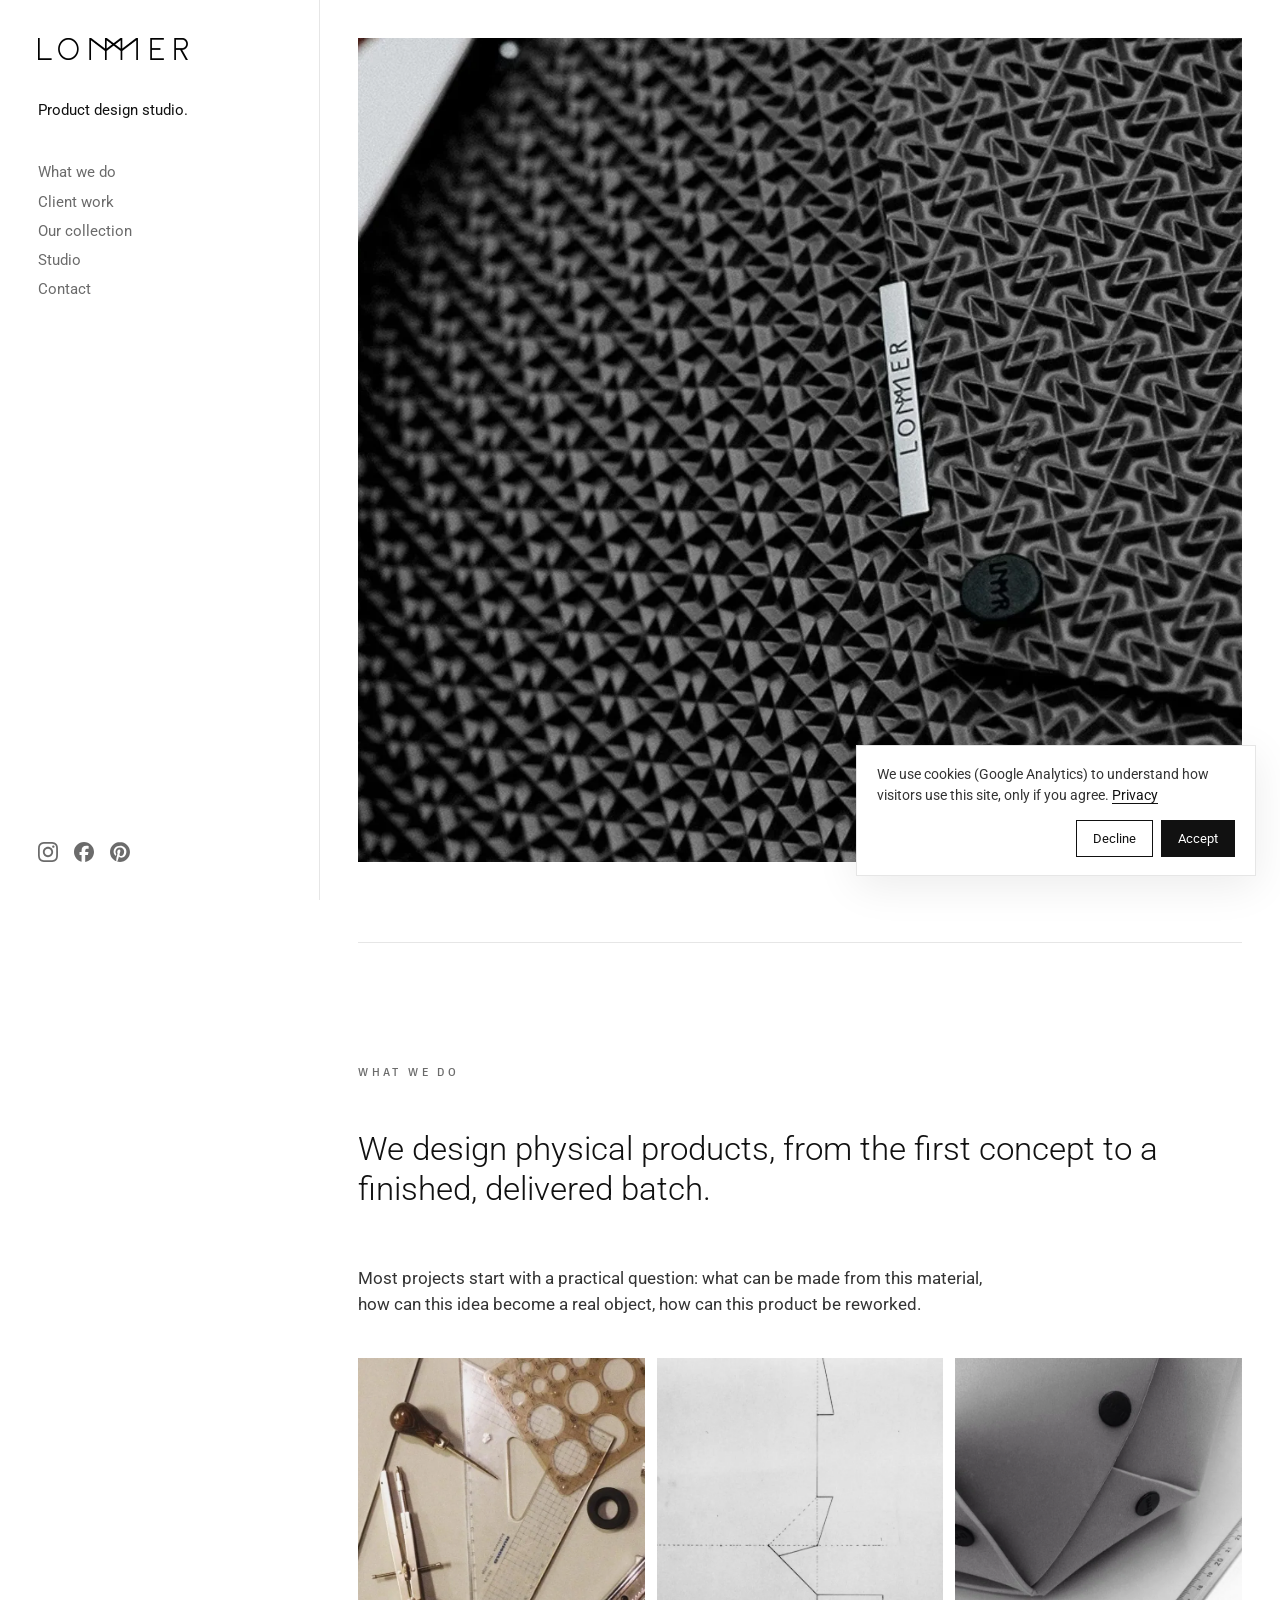
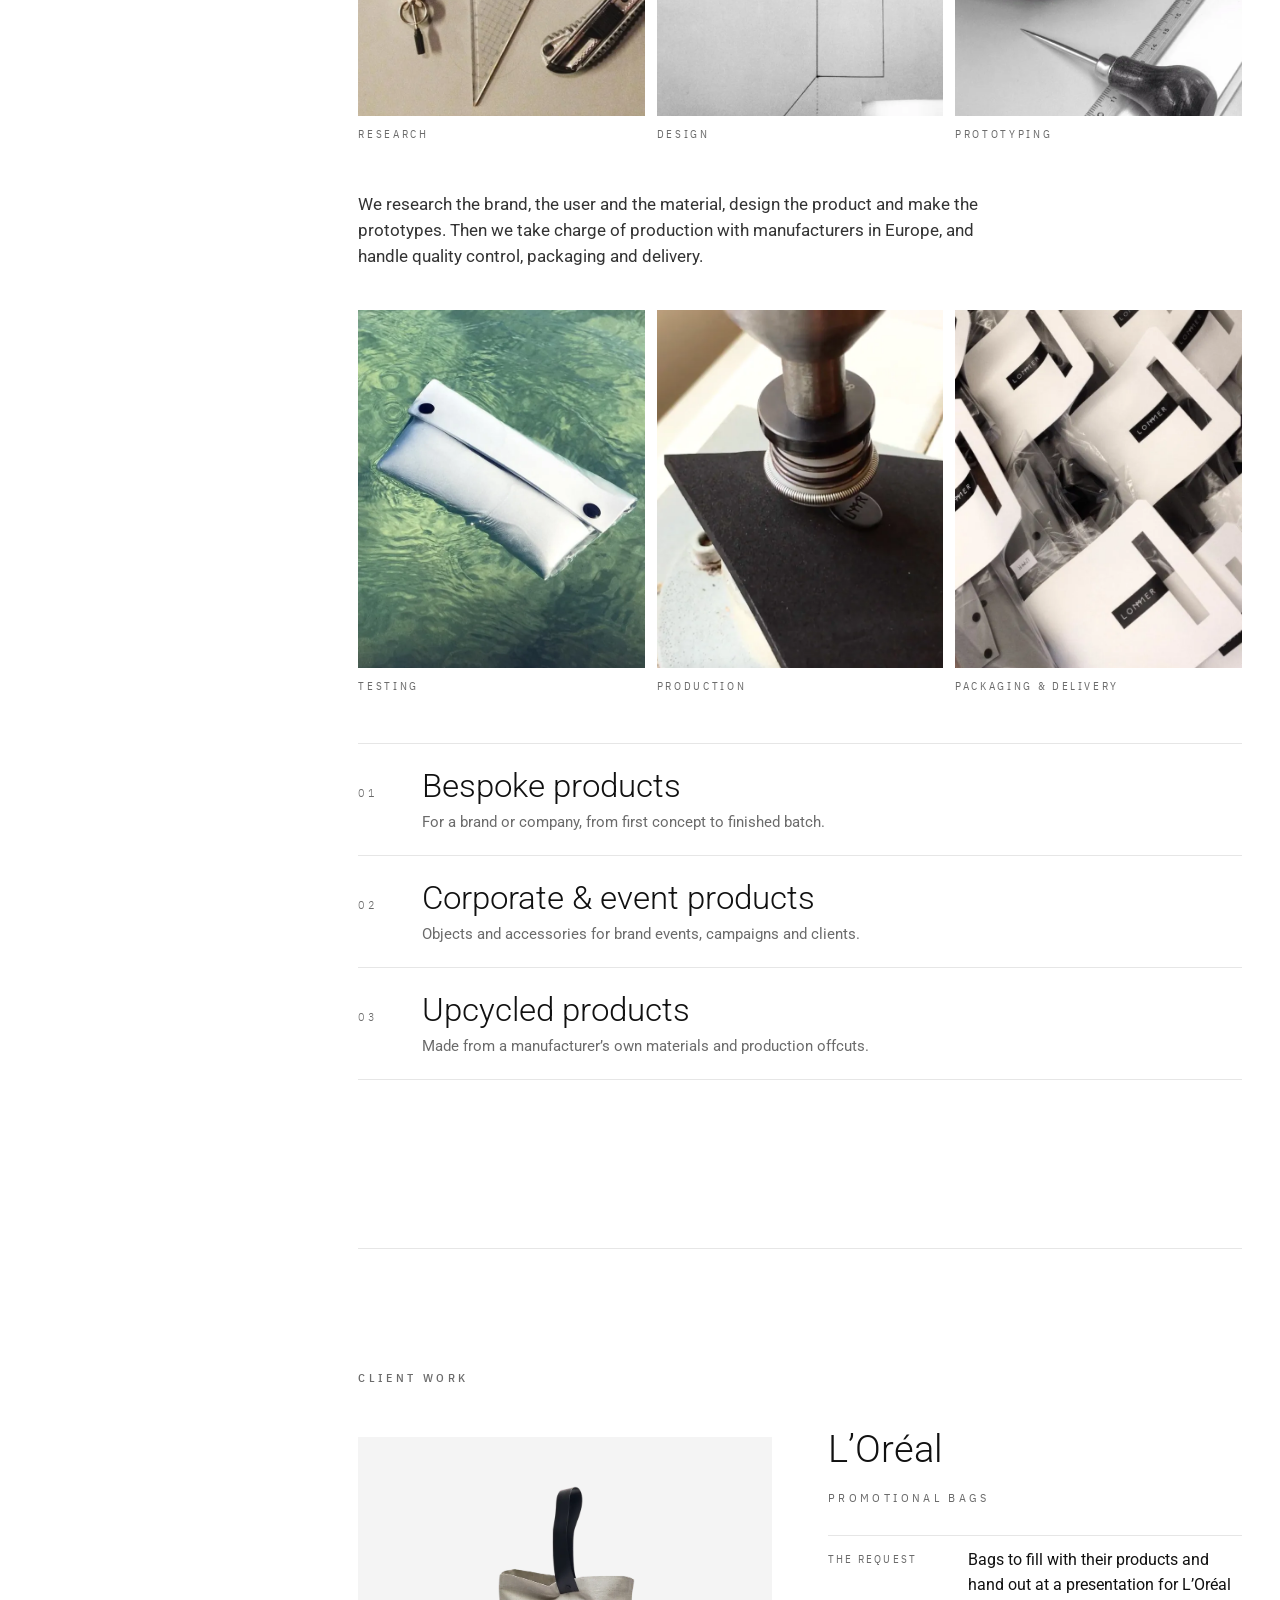
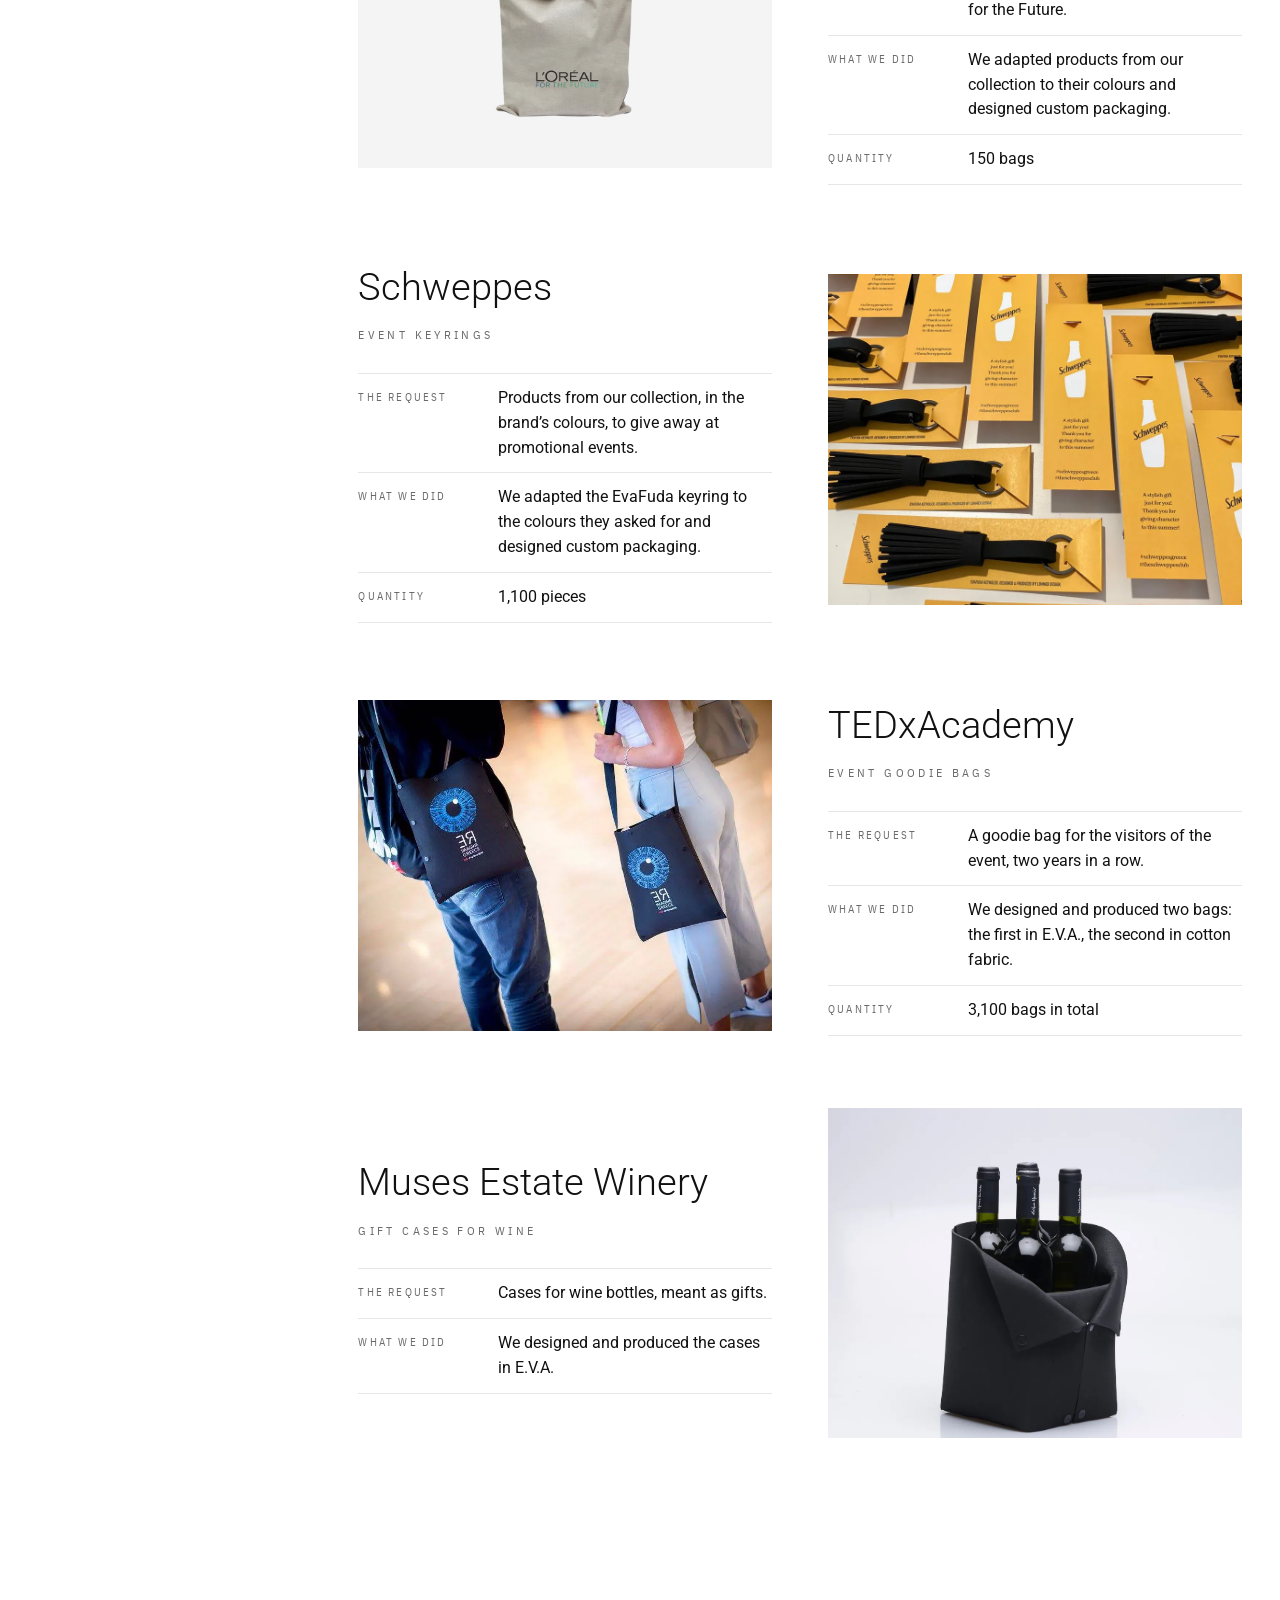
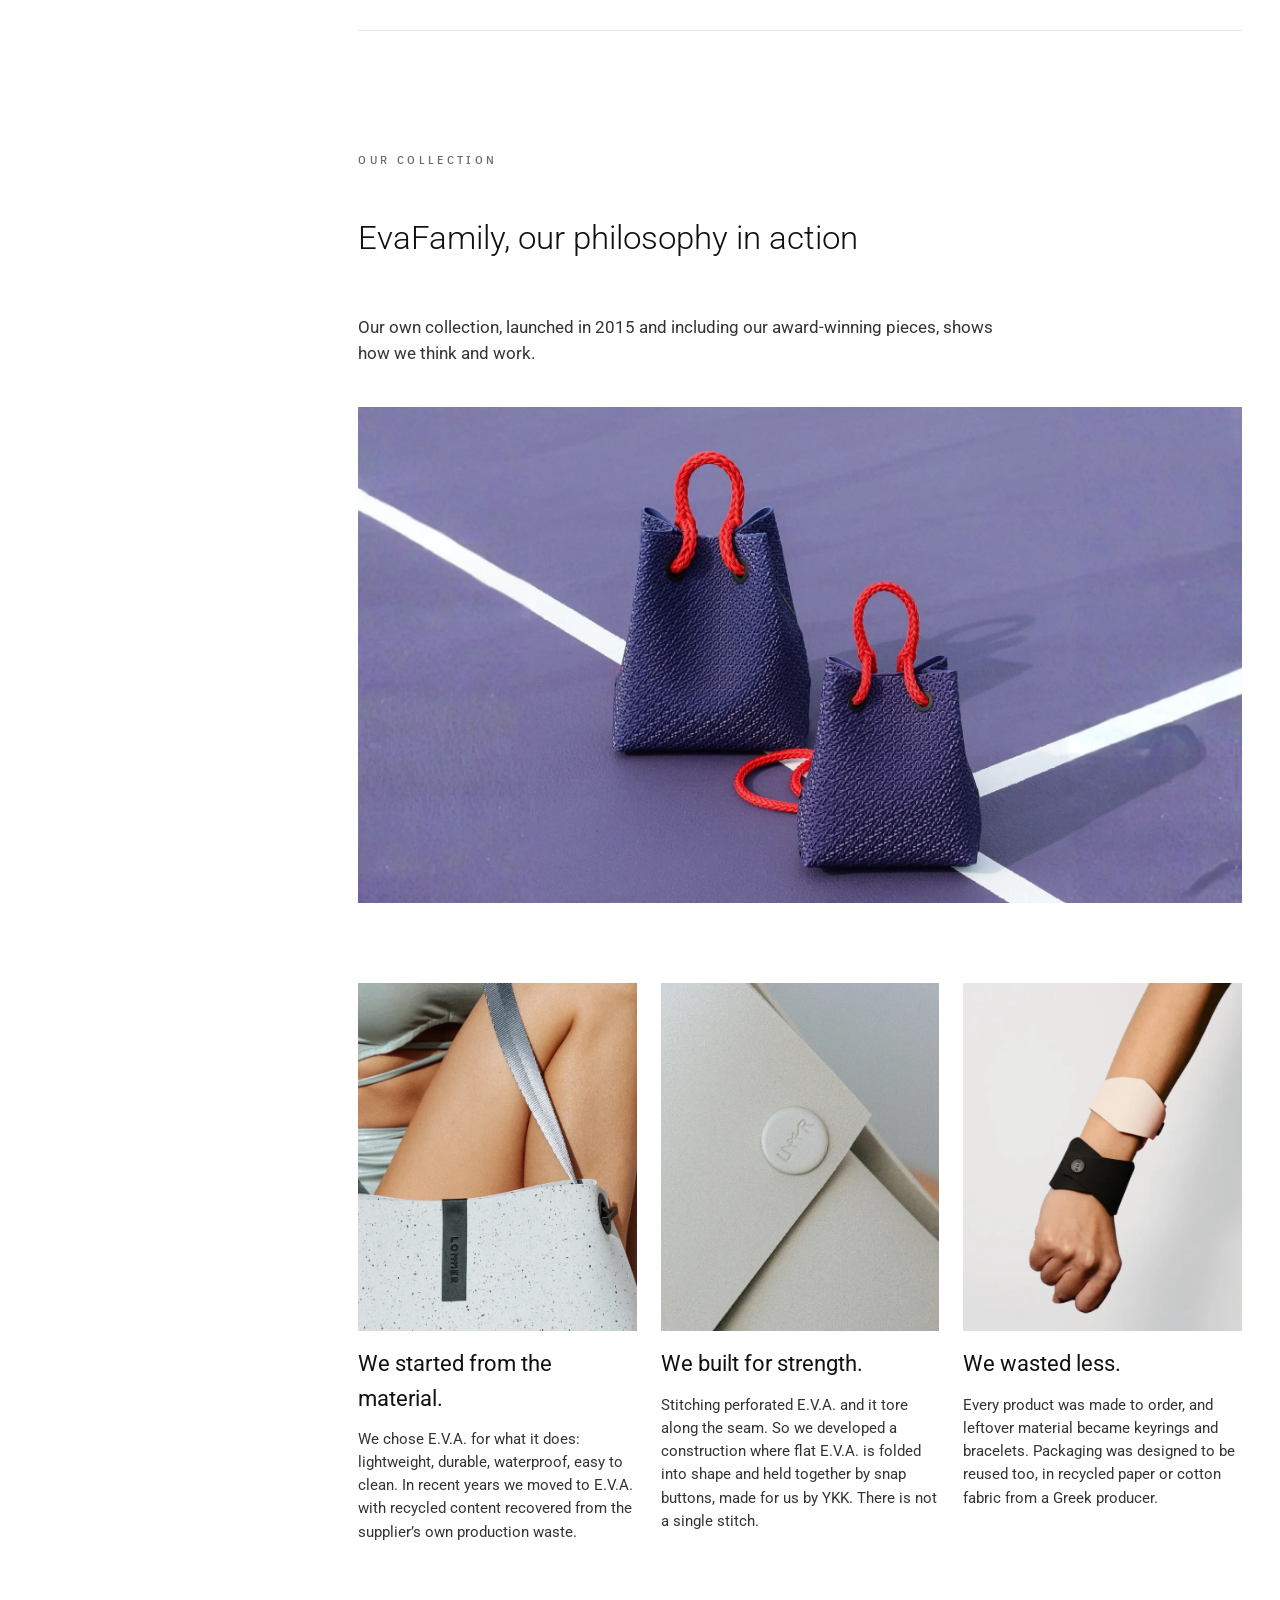
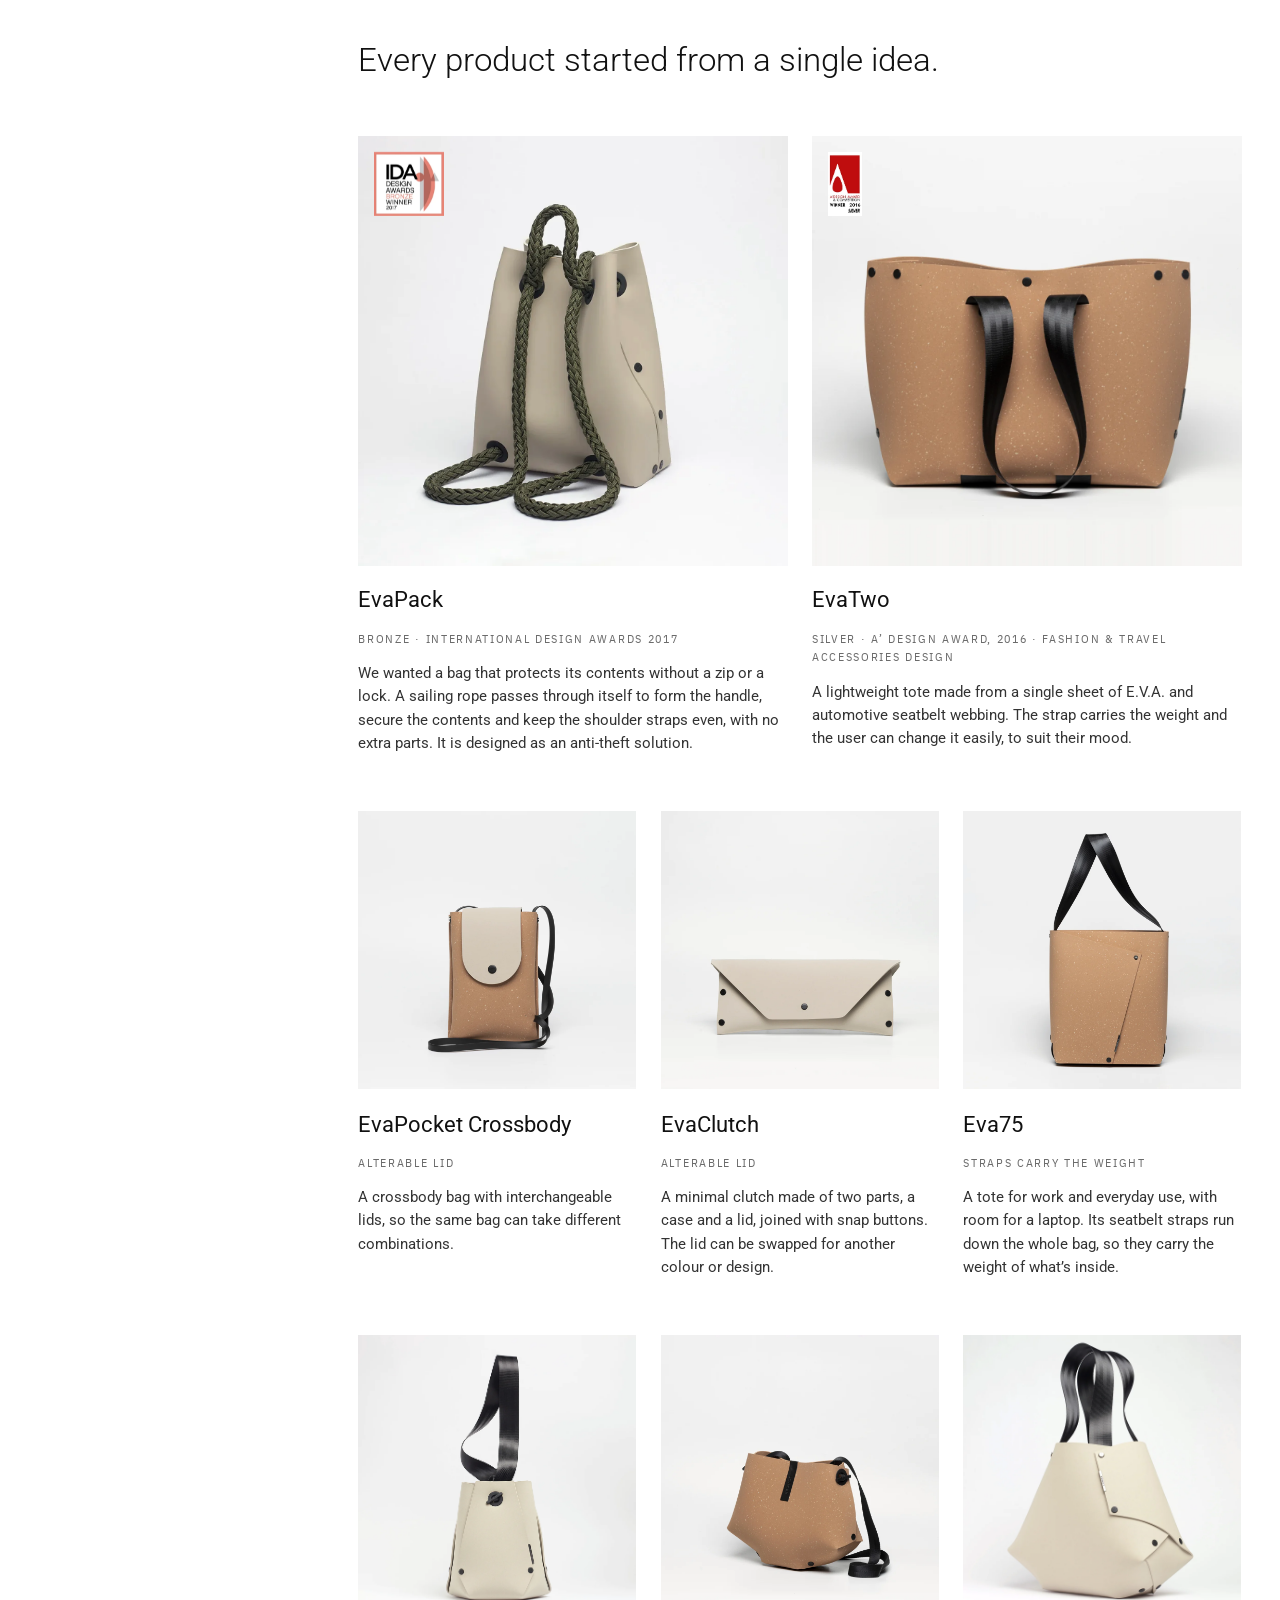
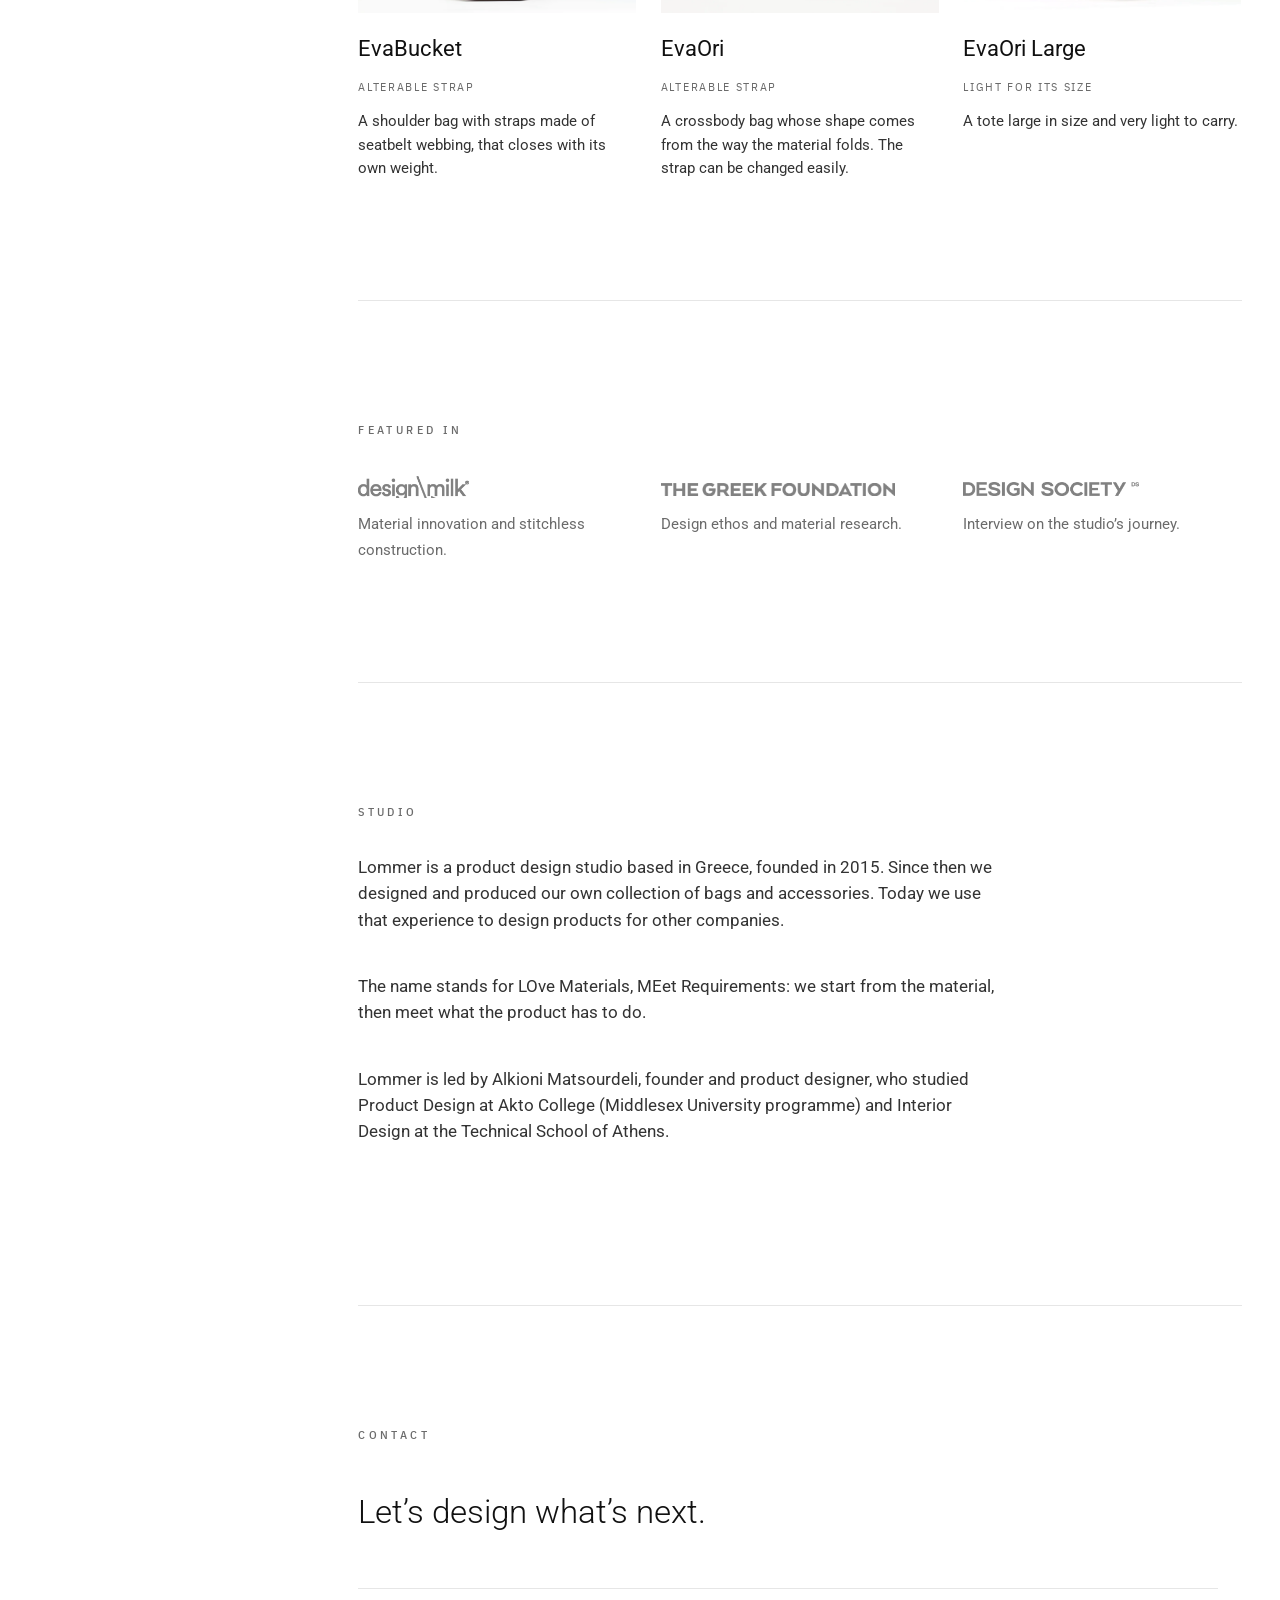
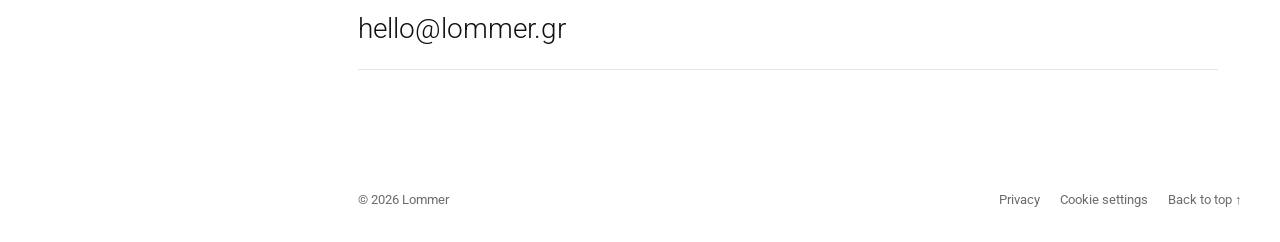
==== commit a00b320e: "Add fold-open intro, Google Analytics with cookie consent, privacy page - Intro: white screen with t" ====
--- a/index.html
+++ b/index.html
@@ -34,7 +34,9 @@
   <link rel="preconnect" href="https://fonts.googleapis.com">
   <link rel="preconnect" href="https://fonts.gstatic.com" crossorigin>
   <link href="https://fonts.googleapis.com/css2?family=Roboto:wght@300;400;500&family=IBM+Plex+Sans+Condensed:wght@400;500&display=swap" rel="stylesheet">
-  <link rel="stylesheet" href="style.css?v=25">
+  <link rel="stylesheet" href="style.css?v=29">
+  <script>/* intro: only once per visit, never with "Reduce motion" (see assets/js/intro.js) */
+    try { if (/[?&]intro\b/.test(location.search) || (!matchMedia('(prefers-reduced-motion: reduce)').matches && !sessionStorage.getItem('lommer-intro'))) document.documentElement.classList.add('intro'); } catch (e) {}  /* ?intro in the address always shows it (for checking) */</script>
   <link rel="alternate" type="text/plain" href="https://lommer.design/llms.txt" title="Summary for AI agents">
   <script type="application/ld+json">
   {
@@ -74,6 +76,7 @@
   </script>
 </head>
 <body>
+<div id="ldr" aria-hidden="true"><div class="ldr-half ldr-half--l"></div><div class="ldr-half ldr-half--r"></div><div class="ldr-center"><img class="ldr-mm" src="assets/img/apple-touch-icon.png" alt="" width="96" height="96"><div class="ldr-snaps"><i></i><i></i><i></i></div></div></div>
 <a class="skip" href="#top">Skip to content</a>
 
 <aside class="side" id="nav">
@@ -292,13 +295,15 @@
 
   <footer class="foot">
     <span>© <span id="year">2026</span> Lommer</span>
-    <a href="#top">Back to top ↑</a>
+    <span class="foot__links"><a href="privacy.html">Privacy</a><a href="#" data-consent-open>Cookie settings</a><a href="#top">Back to top ↑</a></span>
   </footer>
 </main>
 
 <div class="lb" id="lb" role="dialog" aria-modal="true" aria-label="Enlarged photo" hidden><img alt=""><button type="button" aria-label="Close">×</button></div>
 
+<script src="assets/js/intro.js"></script>
 <script src="assets/js/main.js" defer></script>
+<script src="assets/js/consent.js" defer></script>
 <script src="assets/js/product-3d.js" defer></script>
 <script>
 (() => {
--- a/style.css
+++ b/style.css
@@ -212,6 +212,38 @@
 .product .img .p3d { position: absolute; inset: 0; width: 100%; height: 100%; pointer-events: none; opacity: 0; transition: opacity .5s; }
 .product .img .p3d.on { opacity: 1; }
 
+/* Intro "Fold open" (assets/js/intro.js): hidden unless <html> has the class "intro" */
+#ldr { display: none; }
+html.intro #ldr { display: grid; position: fixed; inset: 0; z-index: 100; --p: 0; grid-template-columns: 1fr 1fr; perspective: 1600px; background: #fff;
+  animation: ldr-safety 0s 7s forwards; }                       /* safety: if the script never runs, the screen hides itself */
+@keyframes ldr-safety { to { visibility: hidden; } }
+html.intro.is-loading, html.intro.is-loading body { overflow: hidden; }
+html.intro #ldr.ldr--out { background: transparent; }   /* must beat "html.intro #ldr" so the page shows as the panels open */
+#ldr .ldr-half { background: #fff; transition: transform 1.1s cubic-bezier(.65,0,.35,1); backface-visibility: hidden; }
+#ldr .ldr-half--l { transform-origin: left center; }
+#ldr .ldr-half--r { transform-origin: right center; }
+#ldr .ldr-center { position: absolute; inset: 0; display: grid; place-items: center; pointer-events: none; }
+#ldr .ldr-mm { width: 96px; height: auto; opacity: calc(.15 + var(--p) * .85); transform: scale(calc(.9 + var(--p) * .1)); }
+#ldr .ldr-snaps { position: absolute; top: 50%; left: 50%; transform: translate(-50%, 70px); display: flex; gap: 10px; }
+#ldr .ldr-snaps i { width: 8px; height: 8px; border-radius: 50%; background: #111; opacity: .12; transition: opacity .25s; }
+#ldr .ldr-snaps i:nth-child(1) { opacity: calc((var(--p) - .05) * 6); }
+#ldr .ldr-snaps i:nth-child(2) { opacity: calc((var(--p) - .35) * 6); }
+#ldr .ldr-snaps i:nth-child(3) { opacity: calc((var(--p) - .65) * 6); }
+#ldr.ldr--out .ldr-half--l { transform: rotateY(-100deg); box-shadow: inset -1px 0 0 #e6e6e6; }   /* the fold line appears only as it opens */
+#ldr.ldr--out .ldr-half--r { transform: rotateY(100deg); box-shadow: inset 1px 0 0 #e6e6e6; }
+#ldr.ldr--out .ldr-center { transition: opacity .3s; opacity: 0; }
+
+/* Cookie consent (assets/js/consent.js) */
+.consent { position: fixed; right: 24px; bottom: 24px; z-index: 90; max-width: 400px; background: #fff; border: 1px solid var(--line); box-shadow: 0 10px 40px rgba(0,0,0,.08); padding: 18px 20px; font-size: 14px; line-height: 1.5; color: #333; }
+.consent p { margin: 0 0 14px; }
+.consent a { text-decoration: underline; text-underline-offset: 3px; color: var(--ink); }
+.consent__btns { display: flex; gap: 8px; justify-content: flex-end; }
+.consent button { font: inherit; font-size: 13px; padding: 8px 16px; border: 1px solid var(--ink); background: #fff; color: var(--ink); cursor: pointer; }
+.consent button.is-primary { background: var(--ink); color: #fff; }
+.foot__links { display: flex; flex-wrap: wrap; gap: 6px 20px; justify-content: flex-end; }
+.foot__links a:hover { color: var(--ink); }
+@media (max-width: 900px) { .consent { left: 12px; right: 12px; bottom: calc(12px + env(safe-area-inset-bottom)); max-width: none; } }
+
 /* ---------- Mobile & tablet ---------- */
 /* Zoom-on-hover only where there is a real mouse */
 @media (hover: none) { .img:hover img { transform: none; } }
